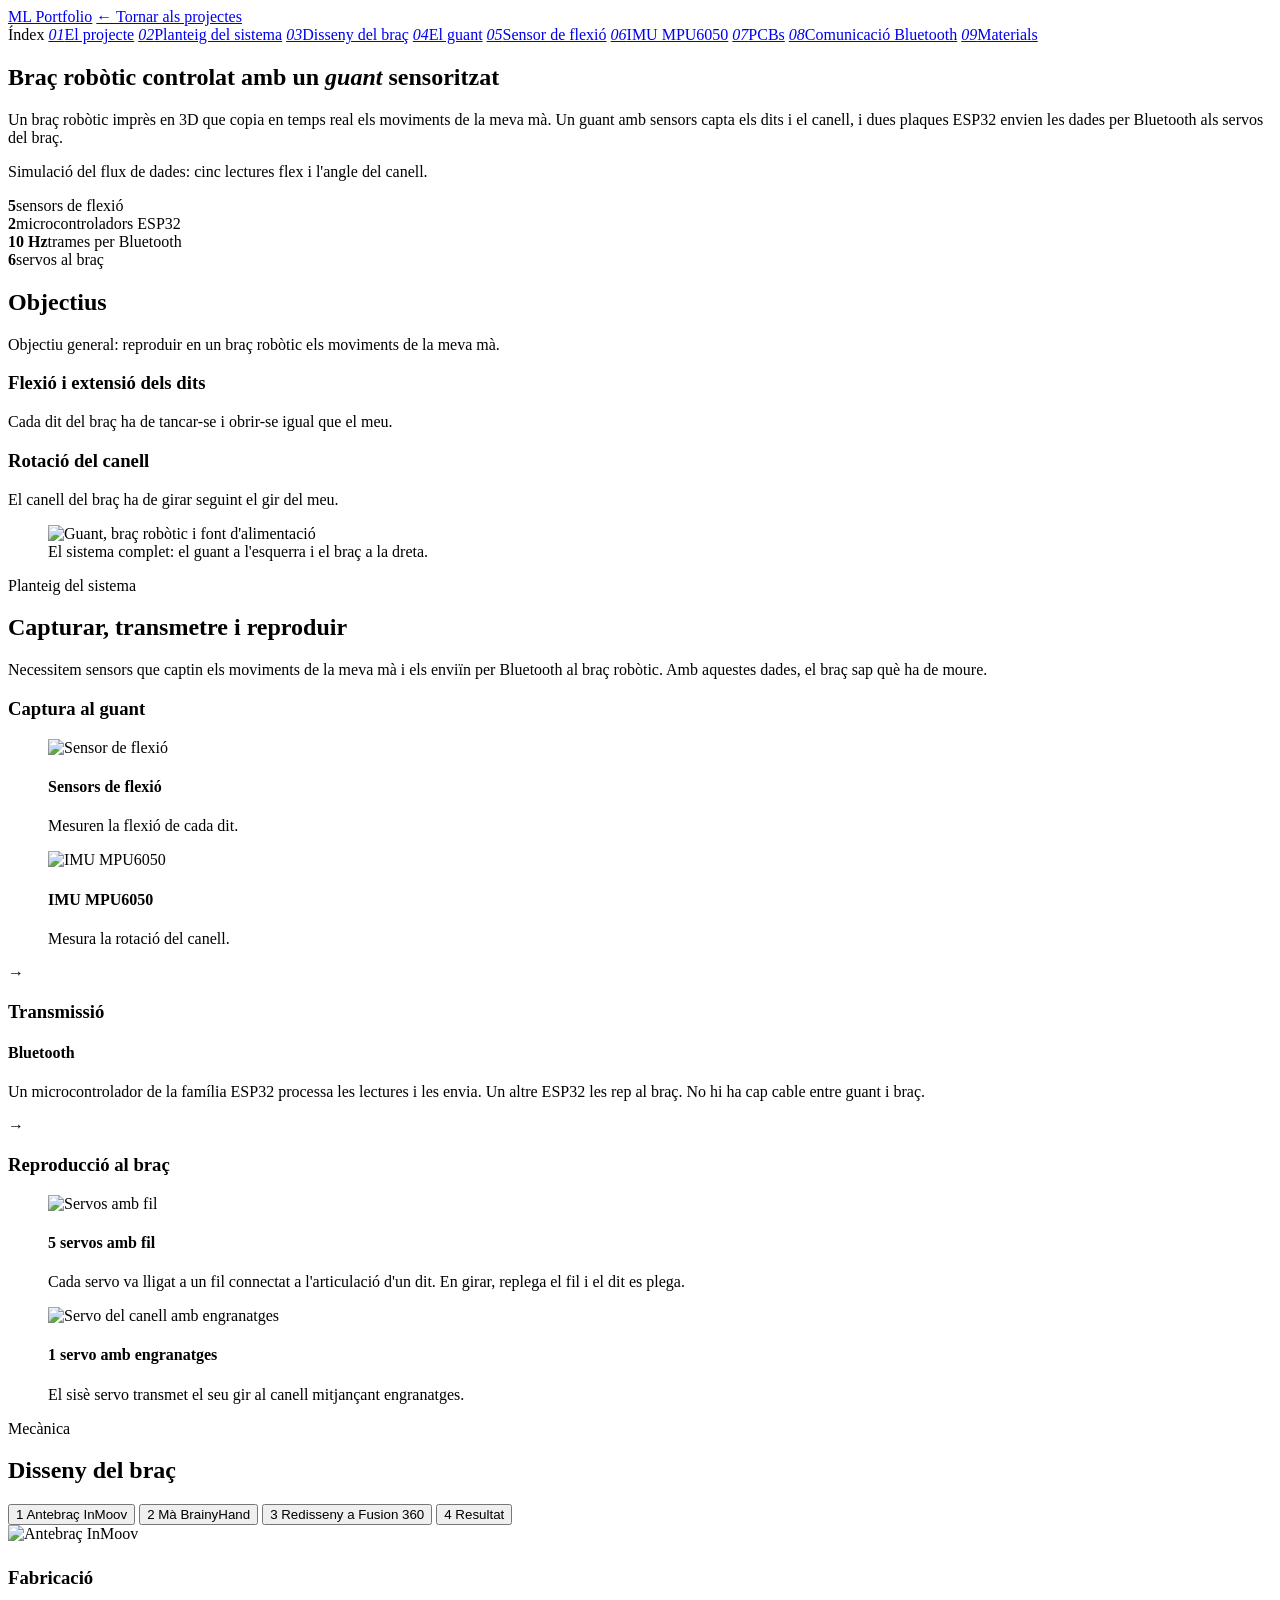
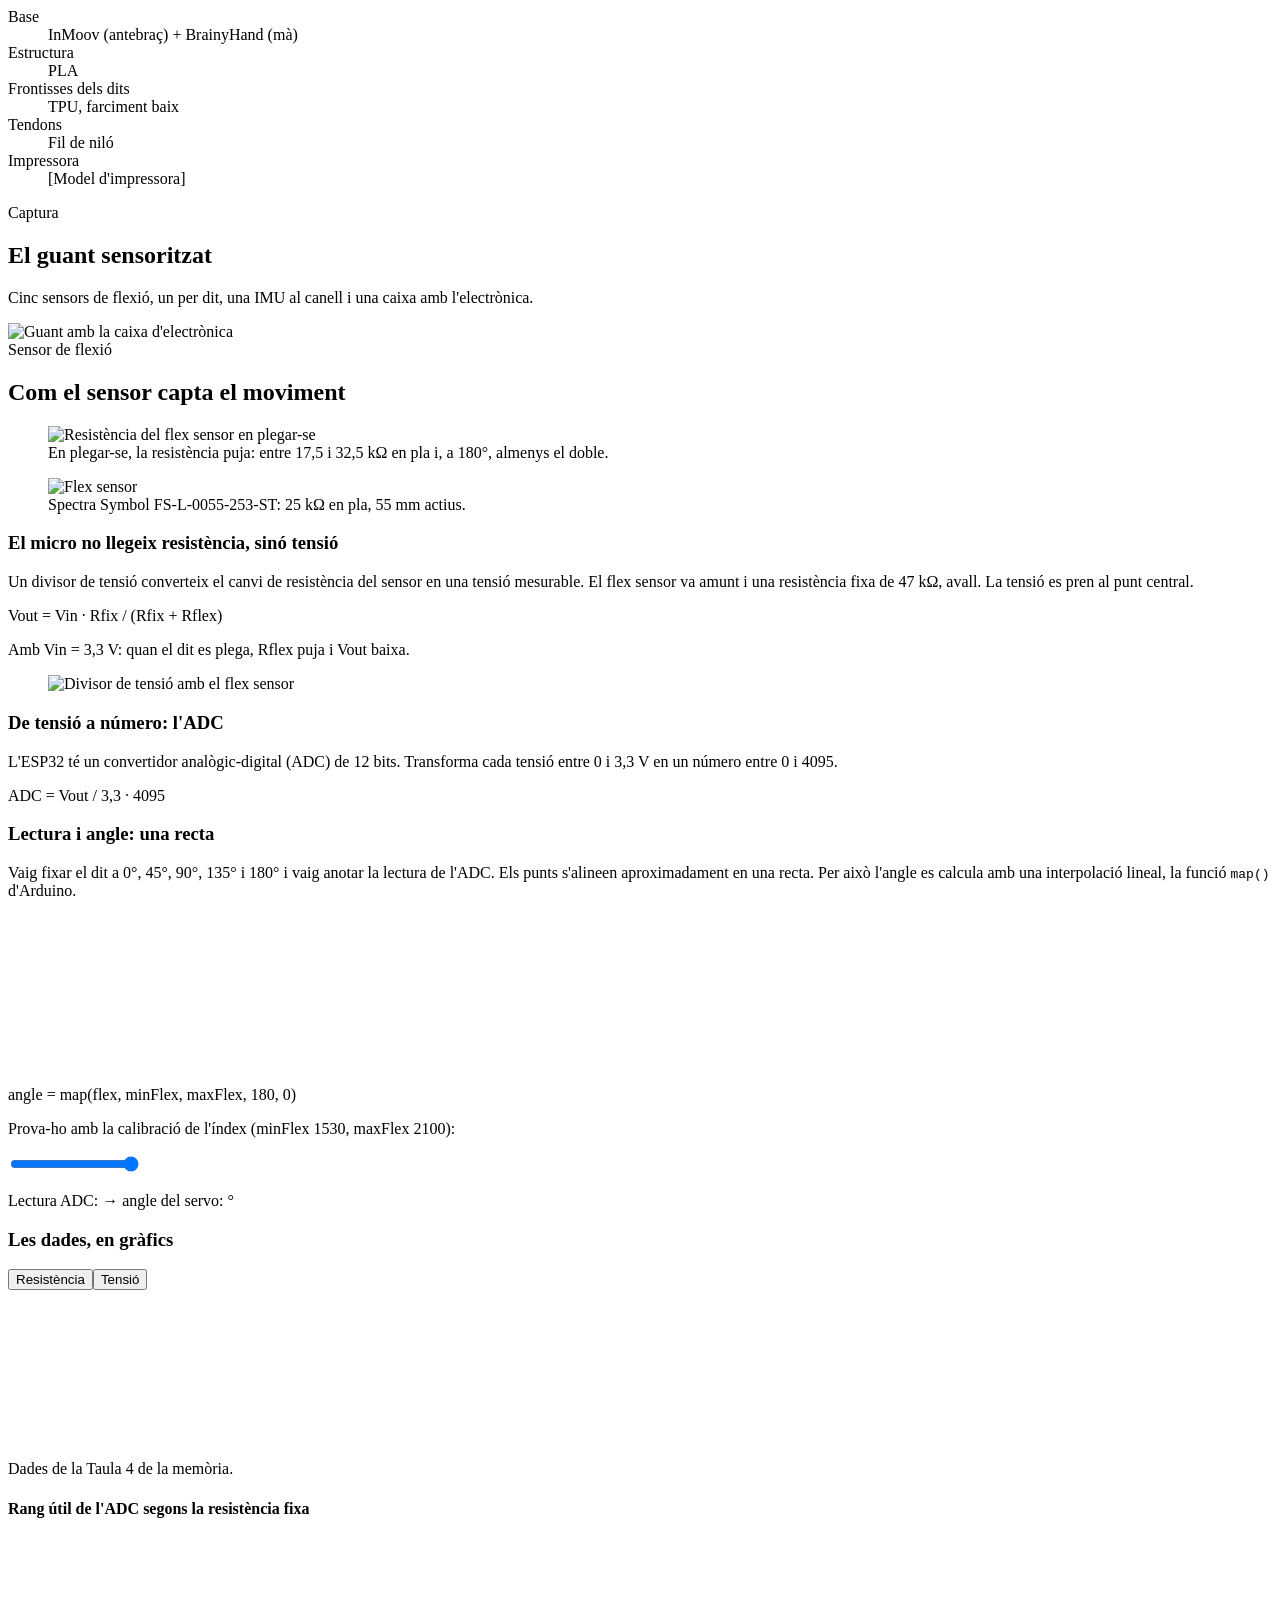
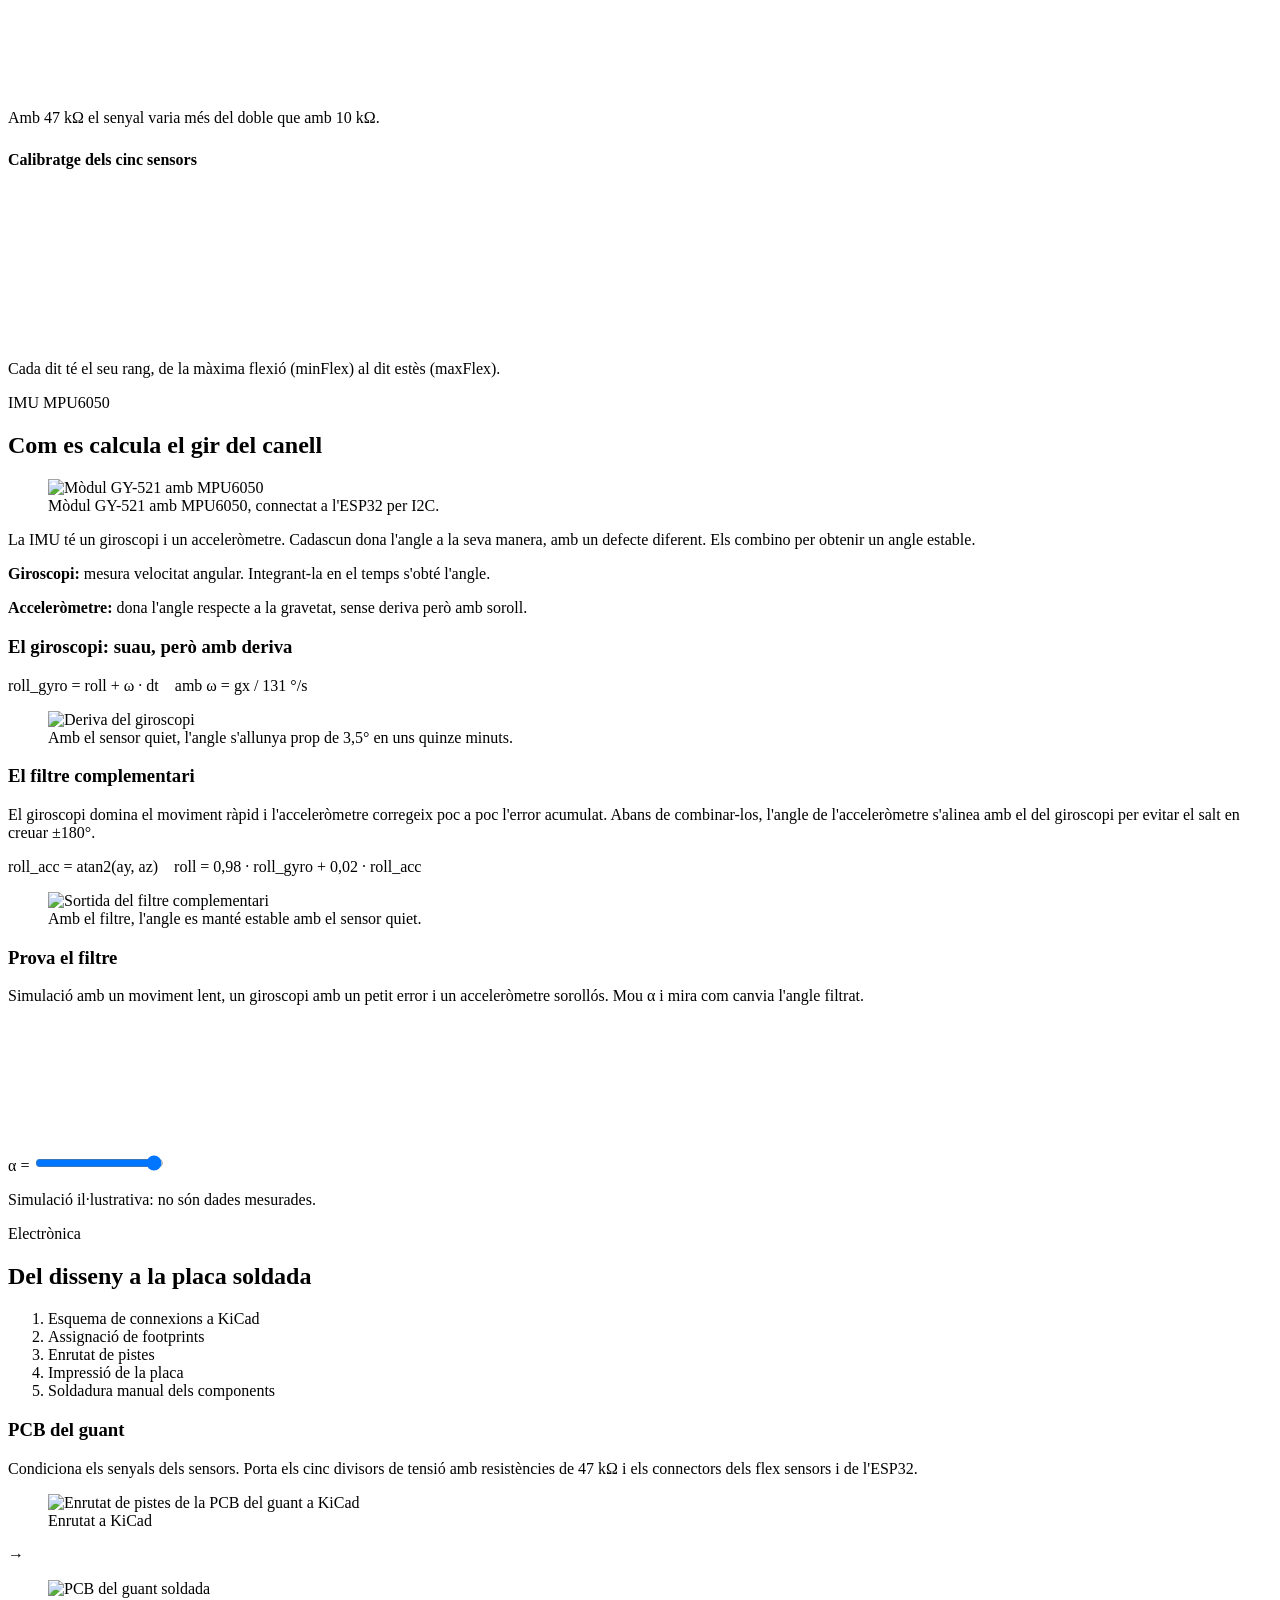
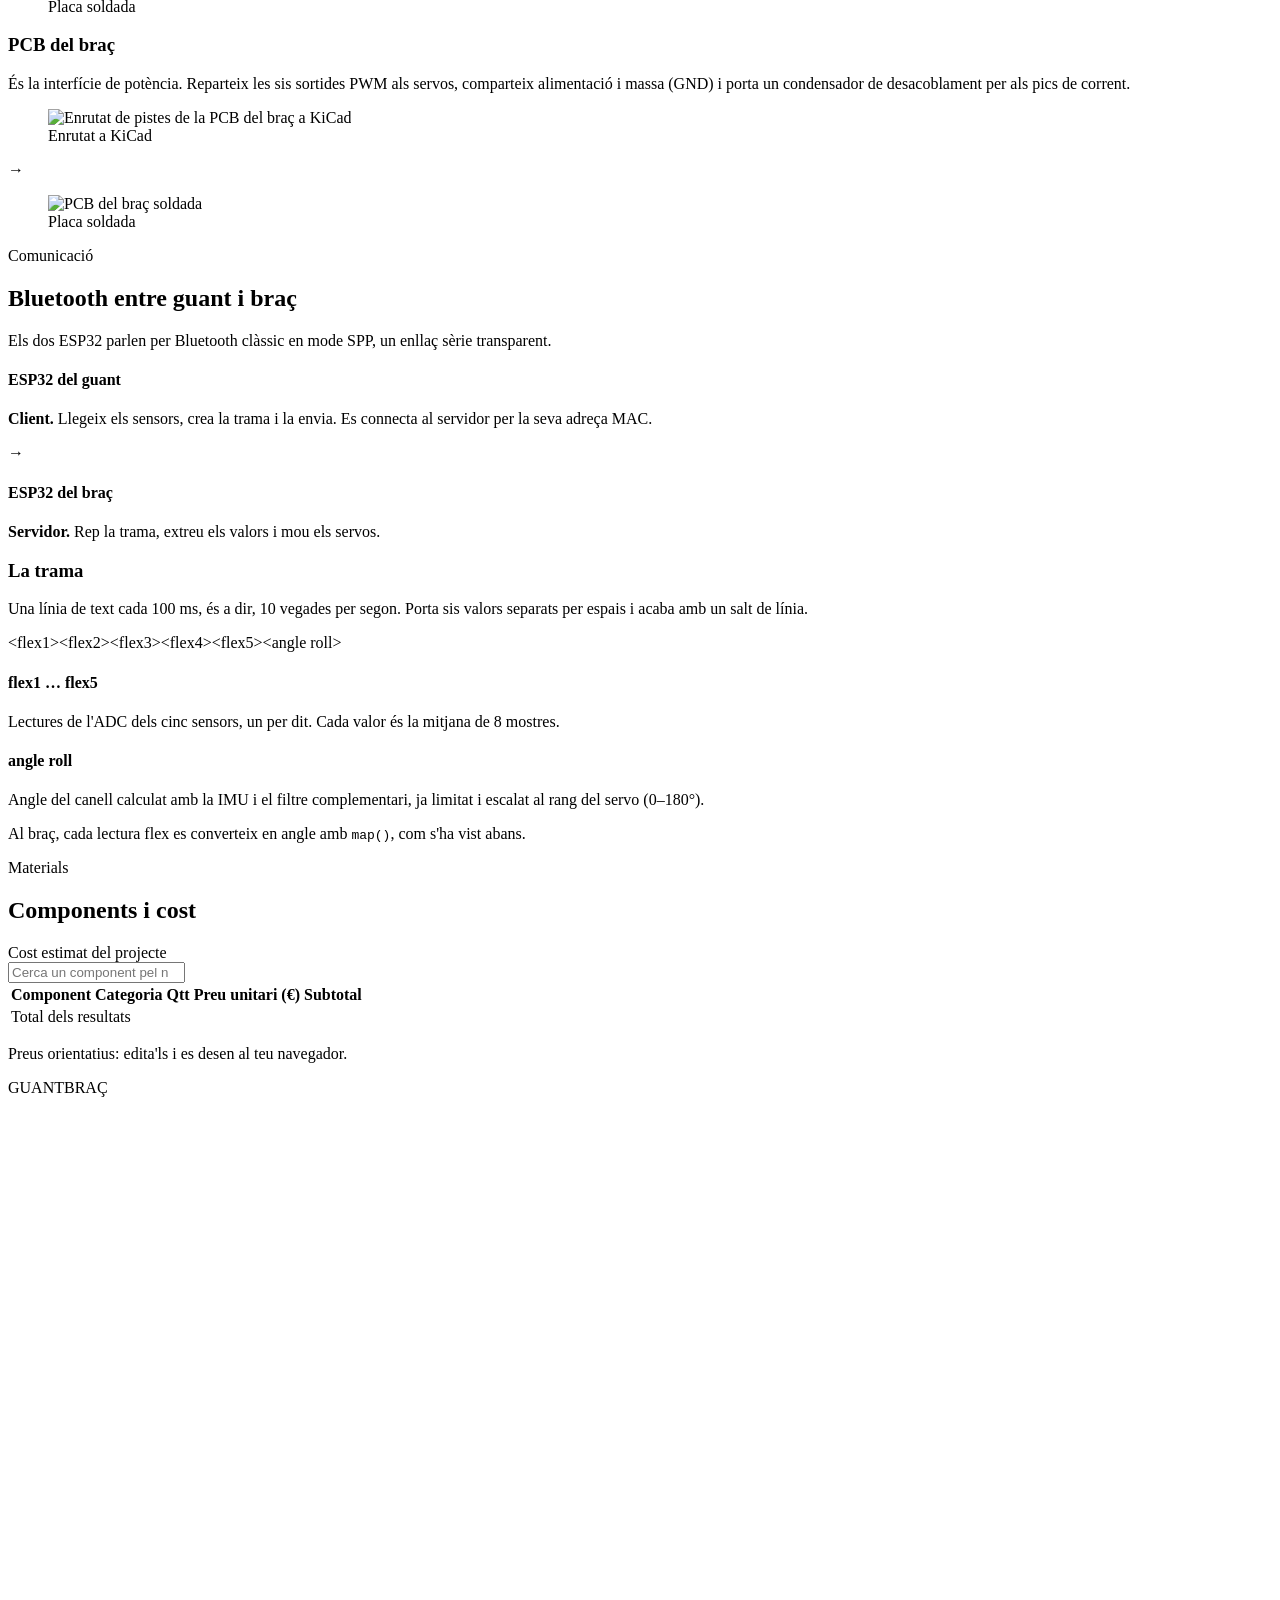
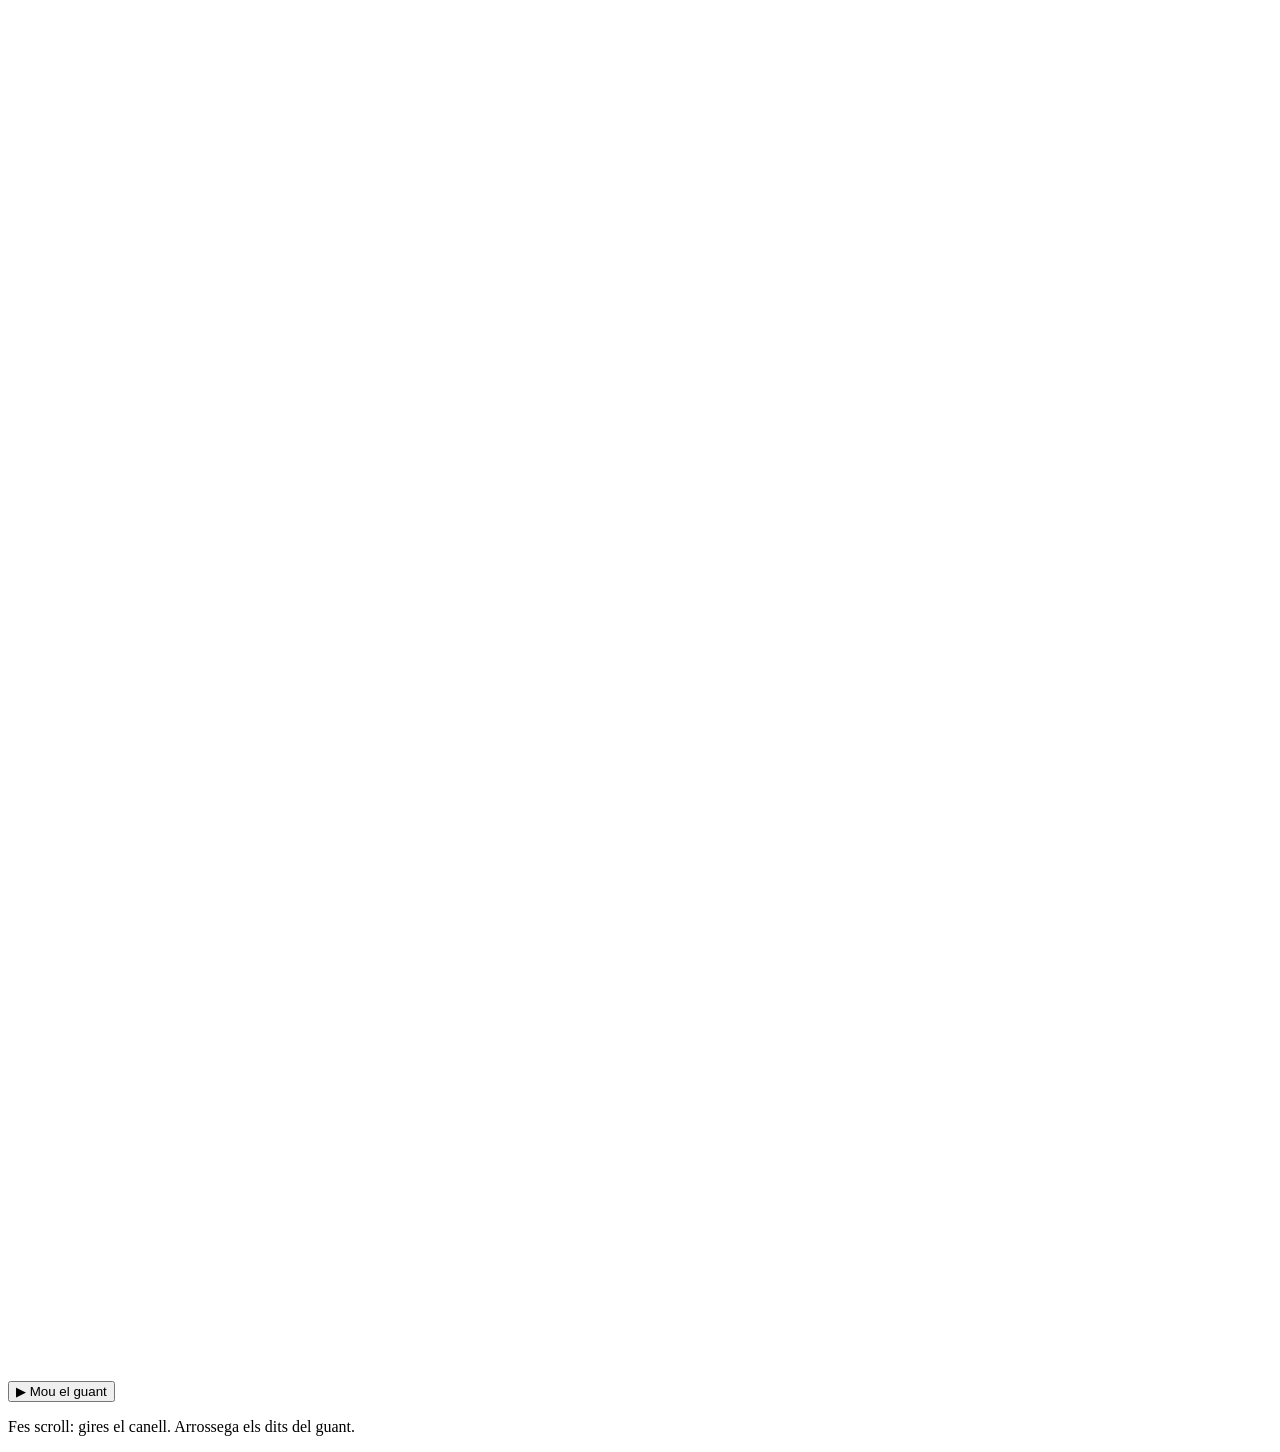
==== index.html @ b6fbe1e4 "Update stylesheet and script references in index.html" ====
<!DOCTYPE html>
<html lang="ca">
<head>
<meta charset="UTF-8">
<meta name="viewport" content="width=device-width, initial-scale=1">
<title>Braç robòtic controlat amb guant sensoritzat | ML Portfolio</title>
<link rel="preconnect" href="https://fonts.googleapis.com">
<link rel="preconnect" href="https://fonts.gstatic.com" crossorigin>
<link href="https://fonts.googleapis.com/css2?family=Syne:wght@600;700;800&family=Manrope:wght@400;500;700;800&family=Space+Mono:wght@400;700&display=swap" rel="stylesheet">
<link rel="stylesheet" href="styles.css">
<script src="https://cdn.jsdelivr.net/npm/chart.js@4.4.1/dist/chart.umd.min.js" defer></script>
<script src="script.js" defer></script>
</head>
<body>
<div id="progress"></div>
<header class="nav">
  <a href="index.html" class="logo">ML Portfolio</a>
  <a href="index.html" class="btn">&larr; Tornar als projectes</a>
</header>

<div class="layout">
<aside class="side">
  <nav class="side-in" aria-label="Índex del projecte">
    <span class="mono">Índex</span>
    <a href="#objectius" class="active"><i>01</i>El projecte</a>
    <a href="#sistema"><i>02</i>Planteig del sistema</a>
    <a href="#disseny"><i>03</i>Disseny del braç</a>
    <a href="#guant"><i>04</i>El guant</a>
    <a href="#flex"><i>05</i>Sensor de flexió</a>
    <a href="#imu"><i>06</i>IMU MPU6050</a>
    <a href="#pcb"><i>07</i>PCBs</a>
    <a href="#bluetooth"><i>08</i>Comunicació Bluetooth</a>
    <a href="#material"><i>09</i>Materials</a>
  </nav>
</aside>

<main class="main">

<section id="objectius">
  <h1>Braç robòtic controlat amb un <em>guant</em> sensoritzat</h1>
  <p class="lead">Un braç robòtic imprès en 3D que copia en temps real els moviments de la meva mà. Un guant amb sensors capta els dits i el canell, i dues plaques ESP32 envien les dades per Bluetooth als servos del braç.</p>
  <div class="ticker" aria-hidden="true"><div id="tick"></div></div>
  <p class="mono tk-note">Simulació del flux de dades: cinc lectures flex i l'angle del canell.</p>
  <div class="stats">
    <div><b>5</b><span>sensors de flexió</span></div><div><b>2</b><span>microcontroladors ESP32</span></div>
    <div><b>10 Hz</b><span>trames per Bluetooth</span></div><div><b>6</b><span>servos al braç</span></div>
  </div>
  <h2>Objectius</h2>
  <p class="lead">Objectiu general: reproduir en un braç robòtic els moviments de la meva mà.</p>
  <div class="grid2">
    <div class="card"><h3>Flexió i extensió dels dits</h3><p>Cada dit del braç ha de tancar-se i obrir-se igual que el meu.</p></div>
    <div class="card"><h3>Rotació del canell</h3><p>El canell del braç ha de girar seguint el gir del meu.</p></div>
  </div>
  <figure class="card fig wide"><img class="zoom" src="img/sistema.jpg" alt="Guant, braç robòtic i font d'alimentació"><figcaption class="mono">El sistema complet: el guant a l'esquerra i el braç a la dreta.</figcaption></figure>
</section>

<section id="sistema">
  <span class="mono">Planteig del sistema</span>
  <h2>Capturar, transmetre i reproduir</h2>
  <p class="lead">Necessitem sensors que captin els moviments de la meva mà i els enviïn per Bluetooth al braç robòtic. Amb aquestes dades, el braç sap què ha de moure.</p>
  <div class="pipe">
    <div class="col">
      <h3>Captura al guant</h3>
      <figure class="card mini"><img class="zoom" src="img/flex.jpg" alt="Sensor de flexió"><h4>Sensors de flexió</h4><p>Mesuren la flexió de cada dit.</p></figure>
      <figure class="card mini"><img class="zoom" src="img/imu.jpg" alt="IMU MPU6050"><h4>IMU MPU6050</h4><p>Mesura la rotació del canell.</p></figure>
    </div>
    <div class="arrow" aria-hidden="true">&rarr;</div>
    <div class="col mid">
      <h3>Transmissió</h3>
      <div class="card"><h4>Bluetooth</h4><p>Un microcontrolador de la família ESP32 processa les lectures i les envia. Un altre ESP32 les rep al braç. No hi ha cap cable entre guant i braç.</p></div>
    </div>
    <div class="arrow" aria-hidden="true">&rarr;</div>
    <div class="col">
      <h3>Reproducció al braç</h3>
      <figure class="card mini"><img class="zoom" src="img/servo-hilo.jpg" alt="Servos amb fil"><h4>5 servos amb fil</h4><p>Cada servo va lligat a un fil connectat a l'articulació d'un dit. En girar, replega el fil i el dit es plega.</p></figure>
      <figure class="card mini"><img class="zoom" src="img/servo-engranajes.jpg" alt="Servo del canell amb engranatges"><h4>1 servo amb engranatges</h4><p>El sisè servo transmet el seu gir al canell mitjançant engranatges.</p></figure>
    </div>
  </div>
</section>

<section id="disseny">
  <span class="mono">Mecànica</span>
  <h2>Disseny del braç</h2>
  <div class="card">
    <div class="tabs" role="tablist">
      <button class="tab active" role="tab" data-step="0">1 Antebraç InMoov</button>
      <button class="tab" role="tab" data-step="1">2 Mà BrainyHand</button>
      <button class="tab" role="tab" data-step="2">3 Redisseny a Fusion 360</button>
      <button class="tab" role="tab" data-step="3">4 Resultat</button>
    </div>
    <div class="grid2 cad" id="cad-panel">
      <img id="cad-img" class="zoom" src="img/inmoov.jpg" alt="Antebraç InMoov">
      <div><h3 id="cad-title"></h3><p id="cad-desc"></p></div>
    </div>
  </div>
  <div class="card" style="margin-top:1.5rem">
    <h3>Fabricació</h3>
    <dl class="specs">
      <div><dt>Base</dt><dd>InMoov (antebraç) + BrainyHand (mà)</dd></div>
      <div><dt>Estructura</dt><dd>PLA</dd></div>
      <div><dt>Frontisses dels dits</dt><dd>TPU, farciment baix</dd></div>
      <div><dt>Tendons</dt><dd>Fil de niló</dd></div>
      <div><dt>Impressora</dt><dd>[Model d'impressora]</dd></div>
    </dl>
  </div>
</section>

<section id="guant">
  <span class="mono">Captura</span>
  <h2>El guant sensoritzat</h2>
  <p class="lead">Cinc sensors de flexió, un per dit, una IMU al canell i una caixa amb l'electrònica.</p>
  <div class="co" id="glove"><img class="zoom" src="img/guante-caja.jpg" alt="Guant amb la caixa d'electrònica"></div>
</section>

<section id="flex">
  <span class="mono">Sensor de flexió</span>
  <h2>Com el sensor capta el moviment</h2>
  <div class="grid2">
    <figure class="card fig"><img class="zoom" src="img/flex-doblar.jpg" alt="Resistència del flex sensor en plegar-se"><figcaption class="mono">En plegar-se, la resistència puja: entre 17,5 i 32,5 kΩ en pla i, a 180°, almenys el doble.</figcaption></figure>
    <figure class="card fig"><img class="zoom" src="img/flex.jpg" alt="Flex sensor"><figcaption class="mono">Spectra Symbol FS-L-0055-253-ST: 25 kΩ en pla, 55 mm actius.</figcaption></figure>
  </div>

  <h3>El micro no llegeix resistència, sinó tensió</h3>
  <div class="grid2 mid-al">
    <div>
      <p>Un divisor de tensió converteix el canvi de resistència del sensor en una tensió mesurable. El flex sensor va amunt i una resistència fixa de 47 kΩ, avall. La tensió es pren al punt central.</p>
      <p class="eq">Vout = Vin · Rfix / (Rfix + Rflex)</p>
      <p>Amb Vin = 3,3 V: quan el dit es plega, Rflex puja i Vout baixa.</p>
    </div>
    <figure class="card fig"><img class="zoom" src="img/divisor.jpg" alt="Divisor de tensió amb el flex sensor"></figure>
  </div>

  <h3>De tensió a número: l'ADC</h3>
  <p>L'ESP32 té un convertidor analògic-digital (ADC) de 12 bits. Transforma cada tensió entre 0 i 3,3 V en un número entre 0 i 4095.</p>
  <p class="eq">ADC = Vout / 3,3 · 4095</p>

  <h3>Lectura i angle: una recta</h3>
  <p>Vaig fixar el dit a 0°, 45°, 90°, 135° i 180° i vaig anotar la lectura de l'ADC. Els punts s'alineen aproximadament en una recta. Per això l'angle es calcula amb una interpolació lineal, la funció <code>map()</code> d'Arduino.</p>
  <div class="grid2">
    <div class="card"><canvas id="chart" aria-label="Lectura ADC segons l'angle"></canvas></div>
    <div class="card">
      <p class="eq">angle = map(flex, minFlex, maxFlex, 180, 0)</p>
      <p>Prova-ho amb la calibració de l'índex (minFlex 1530, maxFlex 2100):</p>
      <input type="range" id="adc" min="1530" max="2100" value="2100" aria-label="Lectura ADC">
      <p class="mono">Lectura ADC: <b id="adc-v"></b> &rarr; angle del servo: <b id="adc-a"></b>°</p>
    </div>
  </div>
  <h3>Les dades, en gràfics</h3>
  <div class="grid2">
    <div class="card">
      <div class="tabs" id="ctabs"><button class="tab active" data-k="r">Resistència</button><button class="tab" data-k="v">Tensió</button></div>
      <canvas id="c-multi"></canvas><p class="mono">Dades de la Taula 4 de la memòria.</p>
    </div>
    <div class="card"><h4>Rang útil de l'ADC segons la resistència fixa</h4><canvas id="c-rf"></canvas><p class="mono">Amb 47 kΩ el senyal varia més del doble que amb 10 kΩ.</p></div>
  </div>
  <div class="card" style="margin-top:1.5rem"><h4>Calibratge dels cinc sensors</h4><canvas id="c-cal"></canvas><p class="mono">Cada dit té el seu rang, de la màxima flexió (minFlex) al dit estès (maxFlex).</p></div>
</section>

<section id="imu">
  <span class="mono">IMU MPU6050</span>
  <h2>Com es calcula el gir del canell</h2>
  <div class="grid2 mid-al">
    <figure class="card fig"><img class="zoom" src="img/imu.jpg" alt="Mòdul GY-521 amb MPU6050"><figcaption class="mono">Mòdul GY-521 amb MPU6050, connectat a l'ESP32 per I2C.</figcaption></figure>
    <div>
      <p>La IMU té un giroscopi i un acceleròmetre. Cadascun dona l'angle a la seva manera, amb un defecte diferent. Els combino per obtenir un angle estable.</p>
      <p><b>Giroscopi:</b> mesura velocitat angular. Integrant-la en el temps s'obté l'angle.</p>
      <p><b>Acceleròmetre:</b> dona l'angle respecte a la gravetat, sense deriva però amb soroll.</p>
    </div>
  </div>

  <h3>El giroscopi: suau, però amb deriva</h3>
  <p class="eq">roll_gyro = roll + ω · dt &nbsp;&nbsp; amb ω = gx / 131 °/s</p>
  <figure class="card fig wide"><img class="zoom" src="img/deriva.jpg" alt="Deriva del giroscopi"><figcaption class="mono">Amb el sensor quiet, l'angle s'allunya prop de 3,5° en uns quinze minuts.</figcaption></figure>

  <h3>El filtre complementari</h3>
  <p>El giroscopi domina el moviment ràpid i l'acceleròmetre corregeix poc a poc l'error acumulat. Abans de combinar-los, l'angle de l'acceleròmetre s'alinea amb el del giroscopi per evitar el salt en creuar ±180°.</p>
  <p class="eq">roll_acc = atan2(ay, az) &nbsp;&nbsp; roll = 0,98 · roll_gyro + 0,02 · roll_acc</p>
  <figure class="card fig wide"><img class="zoom" src="img/filtro.jpg" alt="Sortida del filtre complementari"><figcaption class="mono">Amb el filtre, l'angle es manté estable amb el sensor quiet.</figcaption></figure>
  <h3>Prova el filtre</h3>
  <div class="card">
    <p>Simulació amb un moviment lent, un giroscopi amb un petit error i un acceleròmetre sorollós. Mou α i mira com canvia l'angle filtrat.</p>
    <label class="mono">α = <b id="al-v"></b><input type="range" id="al" min="0" max="1" step="0.01" value="0.98"></label>
    <canvas id="c-sim"></canvas>
    <p class="mono">Simulació il·lustrativa: no són dades mesurades.</p>
  </div>
</section>

<section id="pcb">
  <span class="mono">Electrònica</span>
  <h2>Del disseny a la placa soldada</h2>
  <ol class="steps">
    <li>Esquema de connexions a KiCad</li><li>Assignació de footprints</li><li>Enrutat de pistes</li><li>Impressió de la placa</li><li>Soldadura manual dels components</li>
  </ol>

  <h3>PCB del guant</h3>
  <p>Condiciona els senyals dels sensors. Porta els cinc divisors de tensió amb resistències de 47 kΩ i els connectors dels flex sensors i de l'ESP32.</p>
  <div class="pair">
    <figure class="card fig"><img class="zoom" src="img/kicad-guante.jpg" alt="Enrutat de pistes de la PCB del guant a KiCad"><figcaption class="mono">Enrutat a KiCad</figcaption></figure>
    <span class="arrow" aria-hidden="true">&rarr;</span>
    <figure class="card fig"><img class="zoom" src="img/pcb-guante.jpg" alt="PCB del guant soldada"><figcaption class="mono">Placa soldada</figcaption></figure>
  </div>

  <h3>PCB del braç</h3>
  <p>És la interfície de potència. Reparteix les sis sortides PWM als servos, comparteix alimentació i massa (GND) i porta un condensador de desacoblament per als pics de corrent.</p>
  <div class="pair">
    <figure class="card fig"><img class="zoom" src="img/kicad-brazo.jpg" alt="Enrutat de pistes de la PCB del braç a KiCad"><figcaption class="mono">Enrutat a KiCad</figcaption></figure>
    <span class="arrow" aria-hidden="true">&rarr;</span>
    <figure class="card fig"><img class="zoom" src="img/pcb-brazo-2.jpg" alt="PCB del braç soldada"><figcaption class="mono">Placa soldada</figcaption></figure>
  </div>
</section>

<section id="bluetooth">
  <span class="mono">Comunicació</span>
  <h2>Bluetooth entre guant i braç</h2>
  <p class="lead">Els dos ESP32 parlen per Bluetooth clàssic en mode SPP, un enllaç sèrie transparent.</p>
  <div class="bt">
    <div class="card"><h4>ESP32 del guant</h4><p><b>Client.</b> Llegeix els sensors, crea la trama i la envia. Es connecta al servidor per la seva adreça MAC.</p></div>
    <div class="arrow" aria-hidden="true">&rarr;</div>
    <div class="card"><h4>ESP32 del braç</h4><p><b>Servidor.</b> Rep la trama, extreu els valors i mou els servos.</p></div>
  </div>
  <h3>La trama</h3>
  <p>Una línia de text cada 100 ms, és a dir, 10 vegades per segon. Porta sis valors separats per espais i acaba amb un salt de línia.</p>
  <div class="frame" role="img" aria-label="Trama: flex1 flex2 flex3 flex4 flex5 angle roll">
    <span>&lt;flex1&gt;</span><span>&lt;flex2&gt;</span><span>&lt;flex3&gt;</span><span>&lt;flex4&gt;</span><span>&lt;flex5&gt;</span><span class="roll">&lt;angle roll&gt;</span>
  </div>
  <div class="grid2">
    <div class="card"><h4>flex1 … flex5</h4><p>Lectures de l'ADC dels cinc sensors, un per dit. Cada valor és la mitjana de 8 mostres.</p></div>
    <div class="card"><h4>angle roll</h4><p>Angle del canell calculat amb la IMU i el filtre complementari, ja limitat i escalat al rang del servo (0–180°).</p></div>
  </div>
  <p>Al braç, cada lectura flex es converteix en angle amb <code>map()</code>, com s'ha vist abans.</p>
</section>

<section id="material">
  <span class="mono">Materials</span>
  <h2>Components i cost</h2>
  <div class="total"><span class="mono">Cost estimat del projecte</span><b id="grand"></b></div>
  <div class="mat-bar">
    <input id="q" type="search" placeholder="Cerca un component pel nom  ( / )" aria-label="Cerca un component">
    <div class="chips" id="chips"></div>
  </div>
  <div class="tbl"><table id="mt">
    <thead><tr><th>Component</th><th>Categoria</th><th>Qtt</th><th>Preu unitari (€)</th><th>Subtotal</th></tr></thead>
    <tbody></tbody>
    <tfoot><tr><td colspan="4">Total dels resultats</td><td id="tot"></td></tr></tfoot>
  </table></div>
  <p class="mono">Preus orientatius: edita'ls i es desen al teu navegador.</p>
</section>

</main>
</div>

<aside id="hud" aria-label="Guant i braç en directe">
  <div class="hud-h"><span class="mono">GUANT</span><i class="pkt" id="pkt"></i><span class="mono">BRAÇ</span></div>
  <div class="hud-hands"><svg id="h-g" viewBox="0 0 120 165" aria-label="Guant"></svg><svg id="h-a" viewBox="0 0 120 165" aria-label="Braç"></svg></div>
  <code id="hud-t"></code>
  <span class="mono" id="hud-r"></span>
  <button class="btn" id="demo">▶ Mou el guant</button>
  <p class="mono hint">Fes scroll: gires el canell. Arrossega els dits del guant.</p>
</aside>

<div id="lb" hidden>
  <button id="lb-x" aria-label="Tanca">&times;</button>
  <img id="lb-img" alt="">
  <span class="mono">Roda: zoom · Arrossega: mou · Esc: tanca</span>
</div>
</body>
</html>
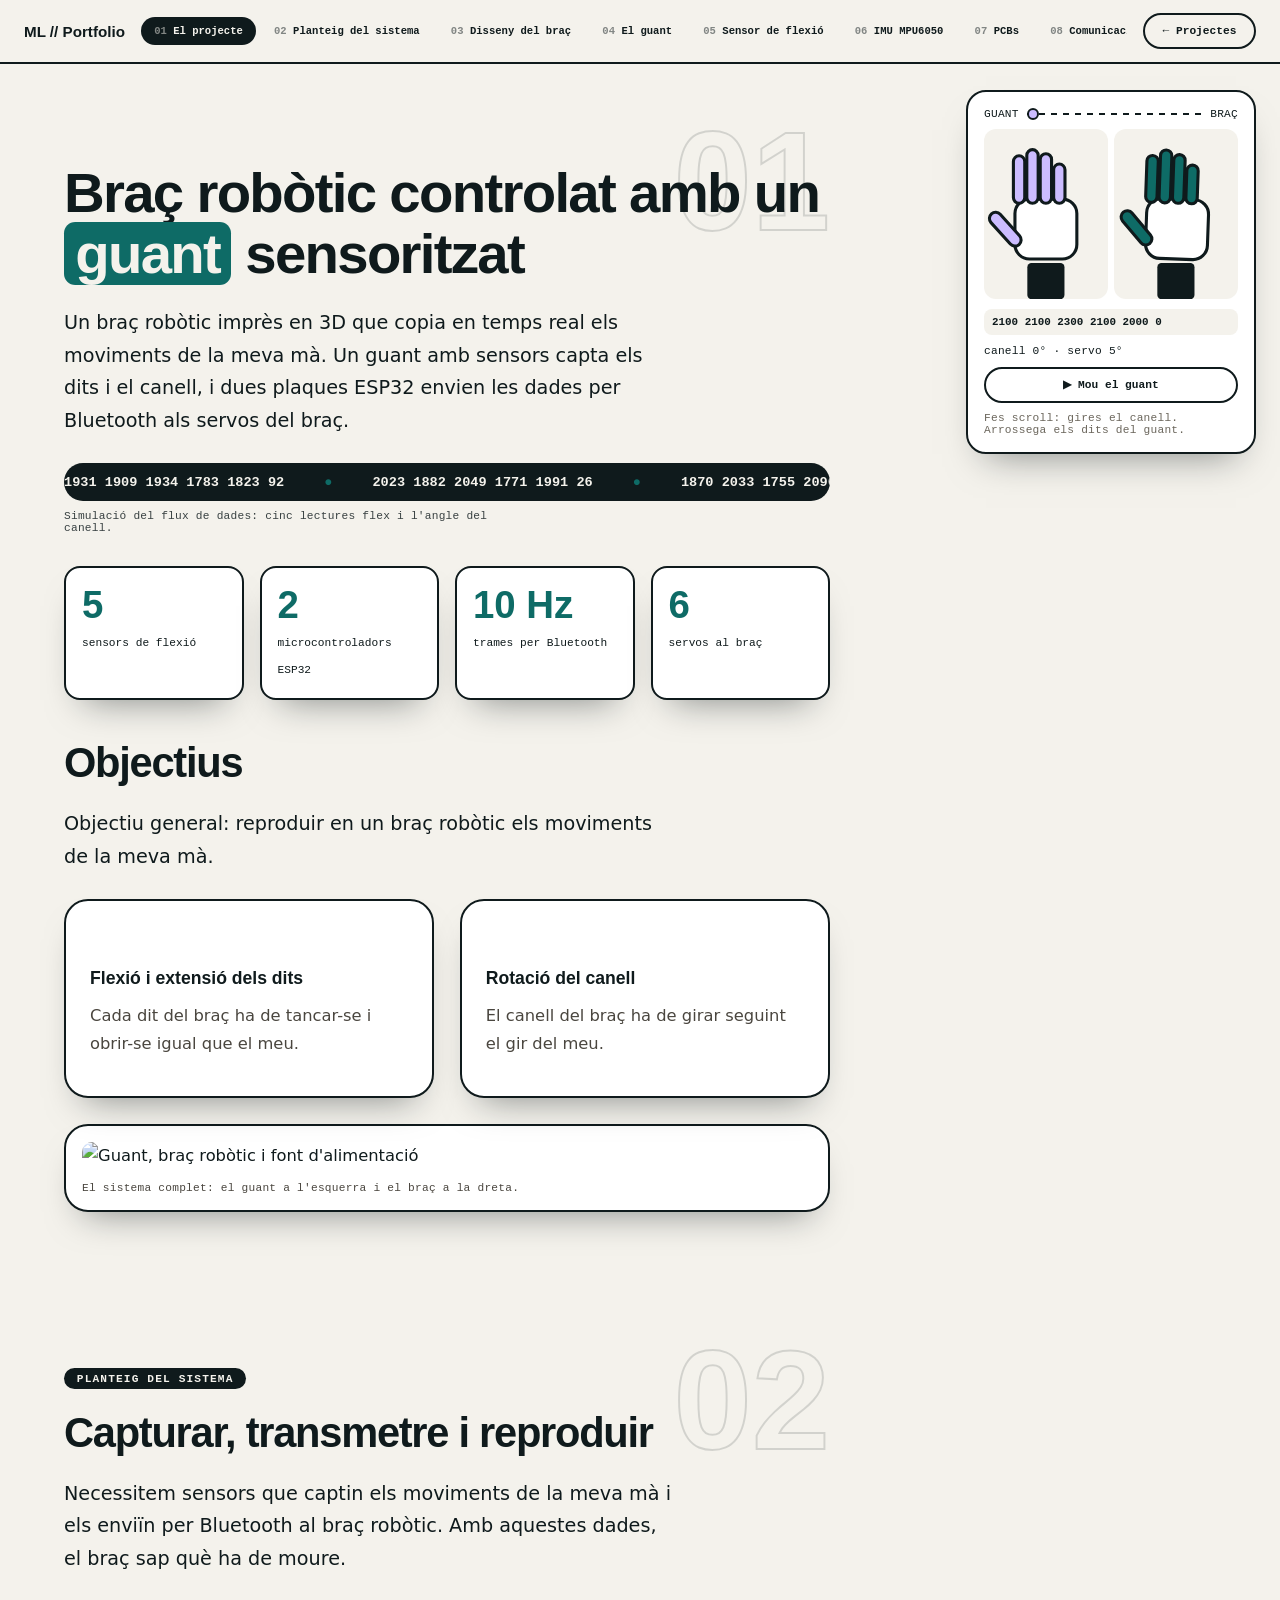
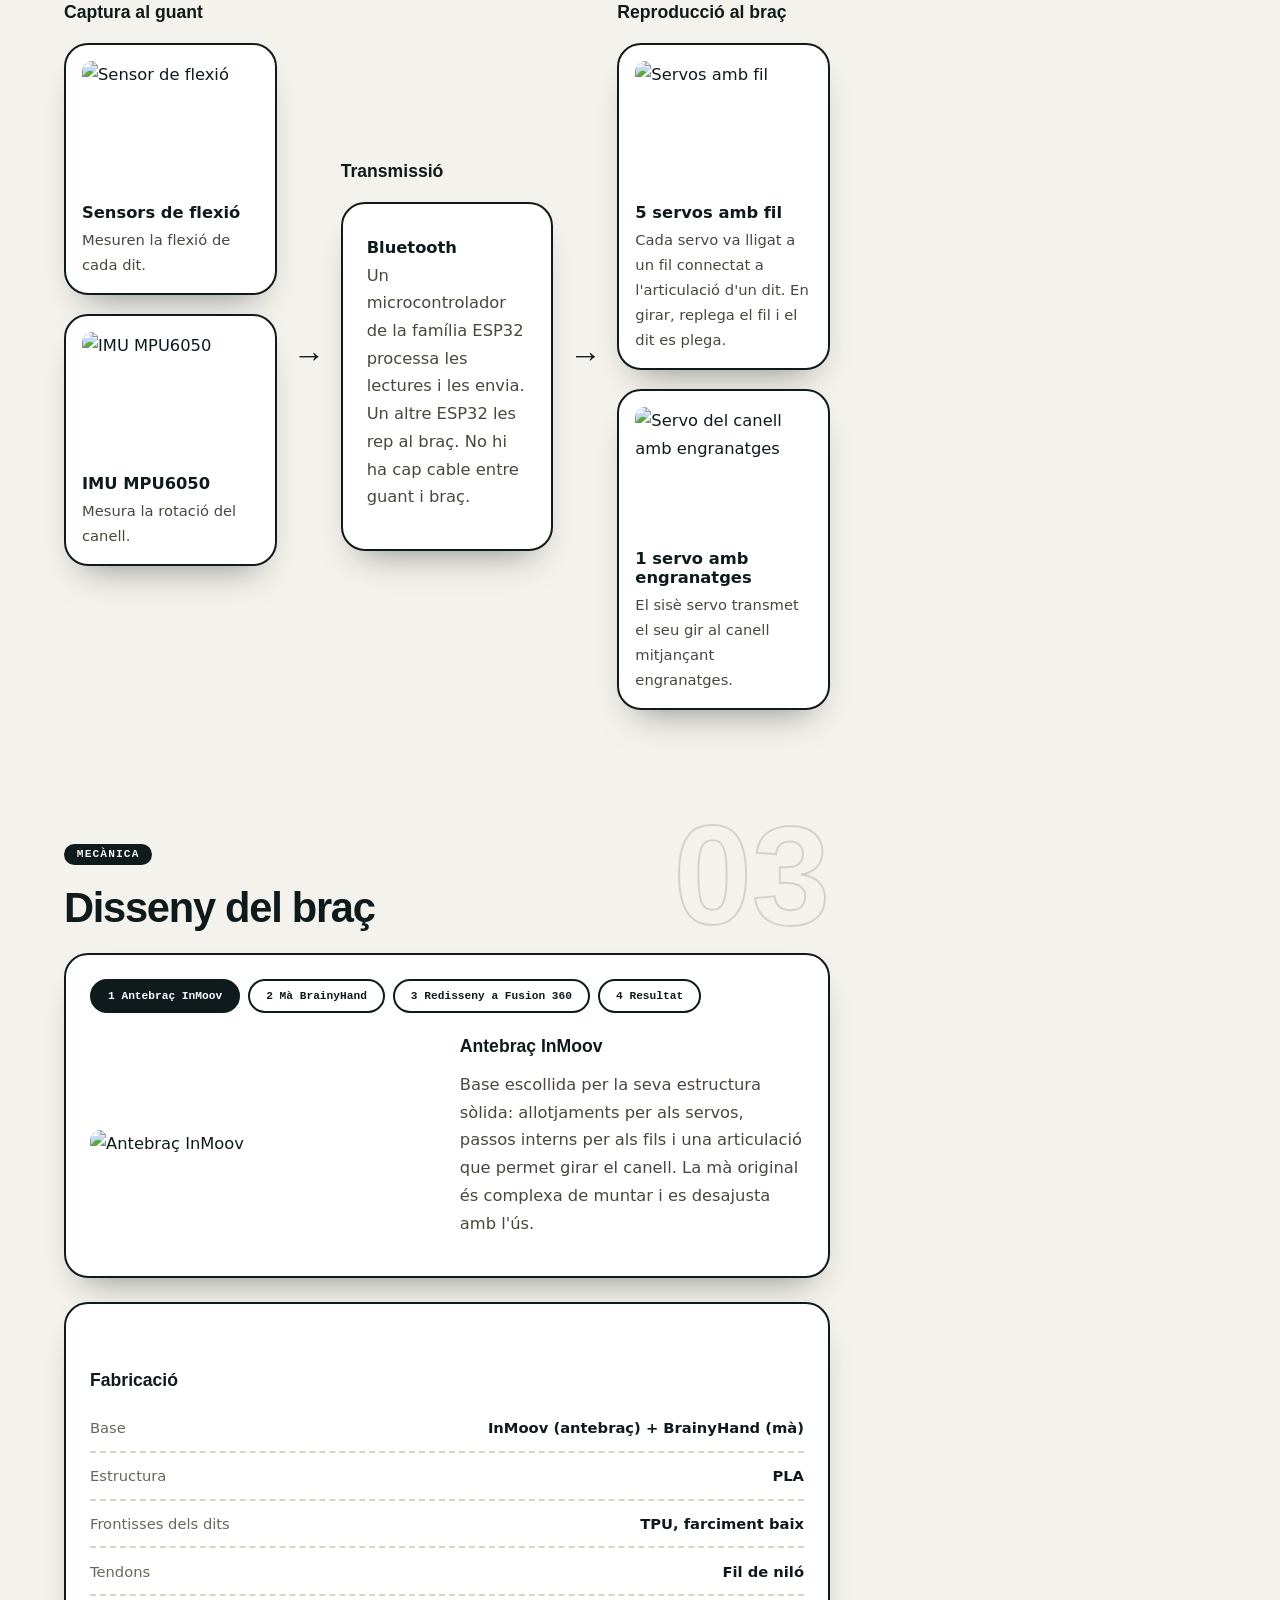
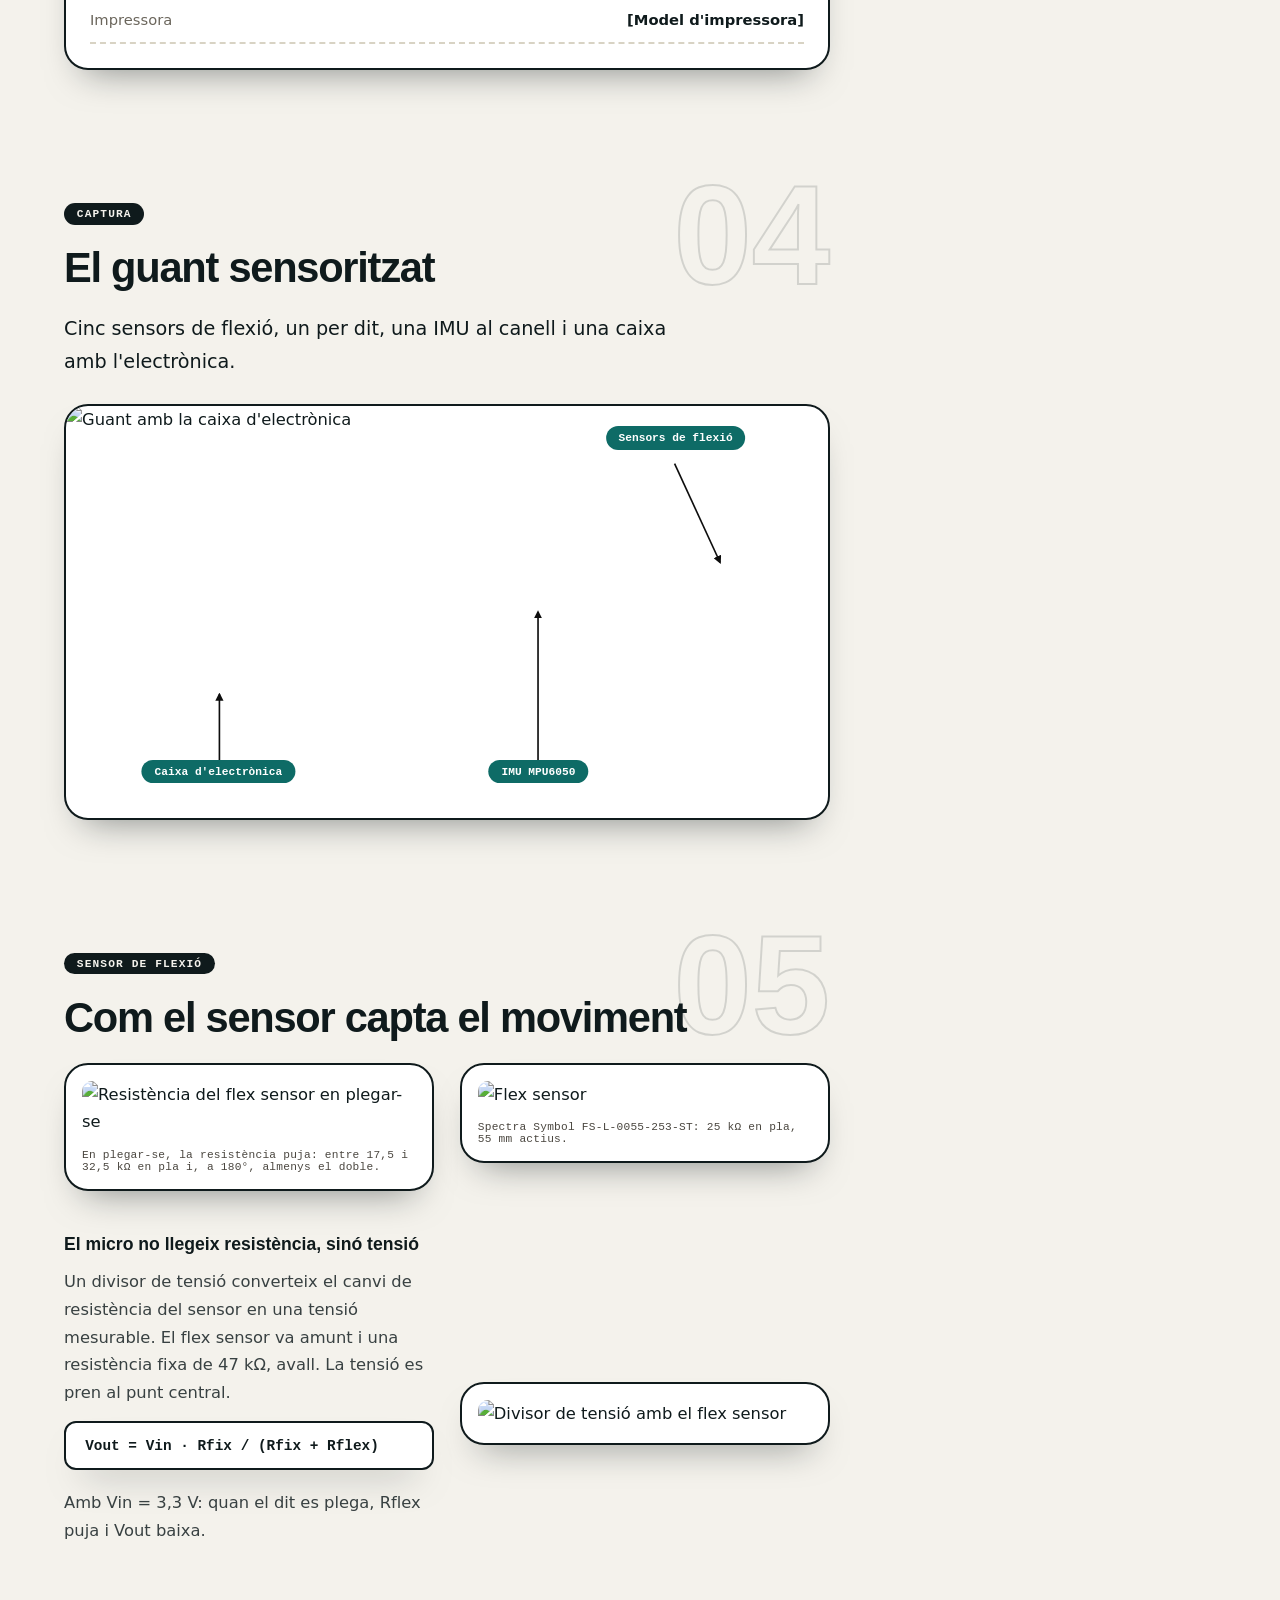
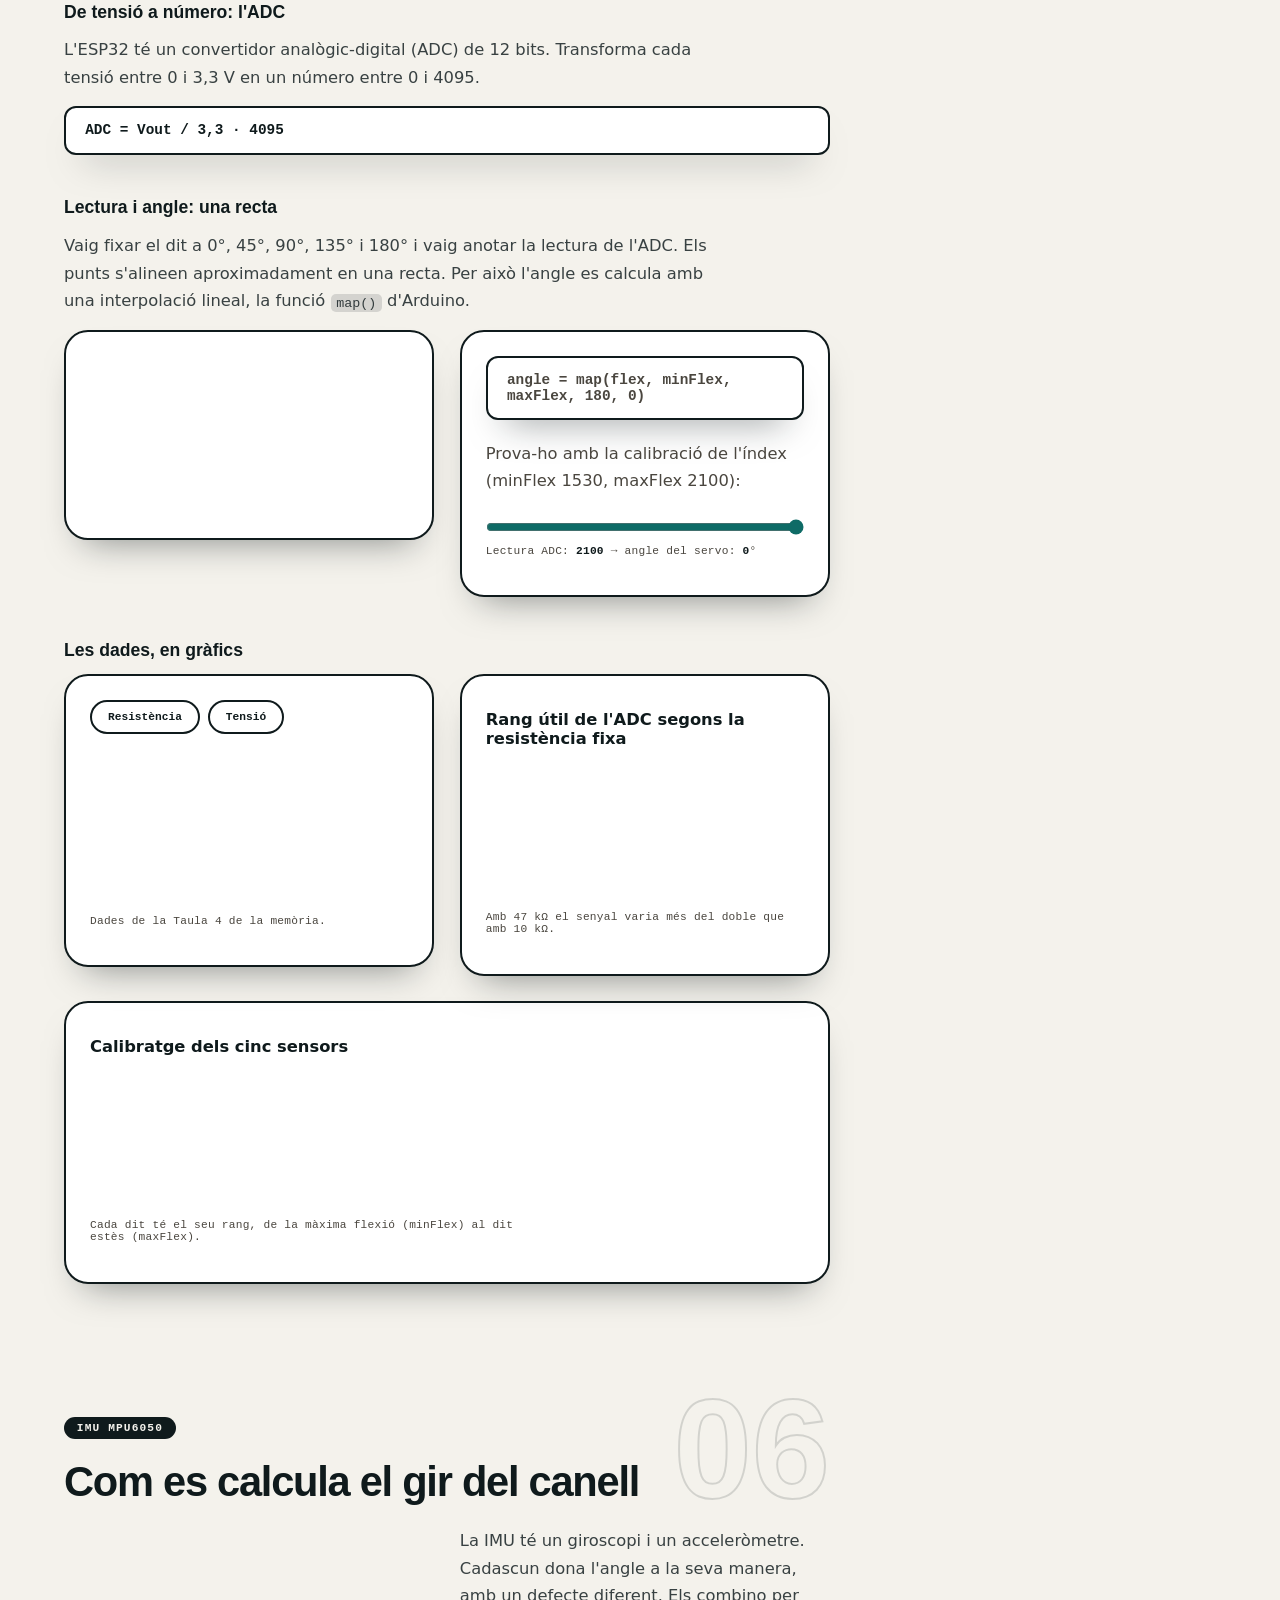
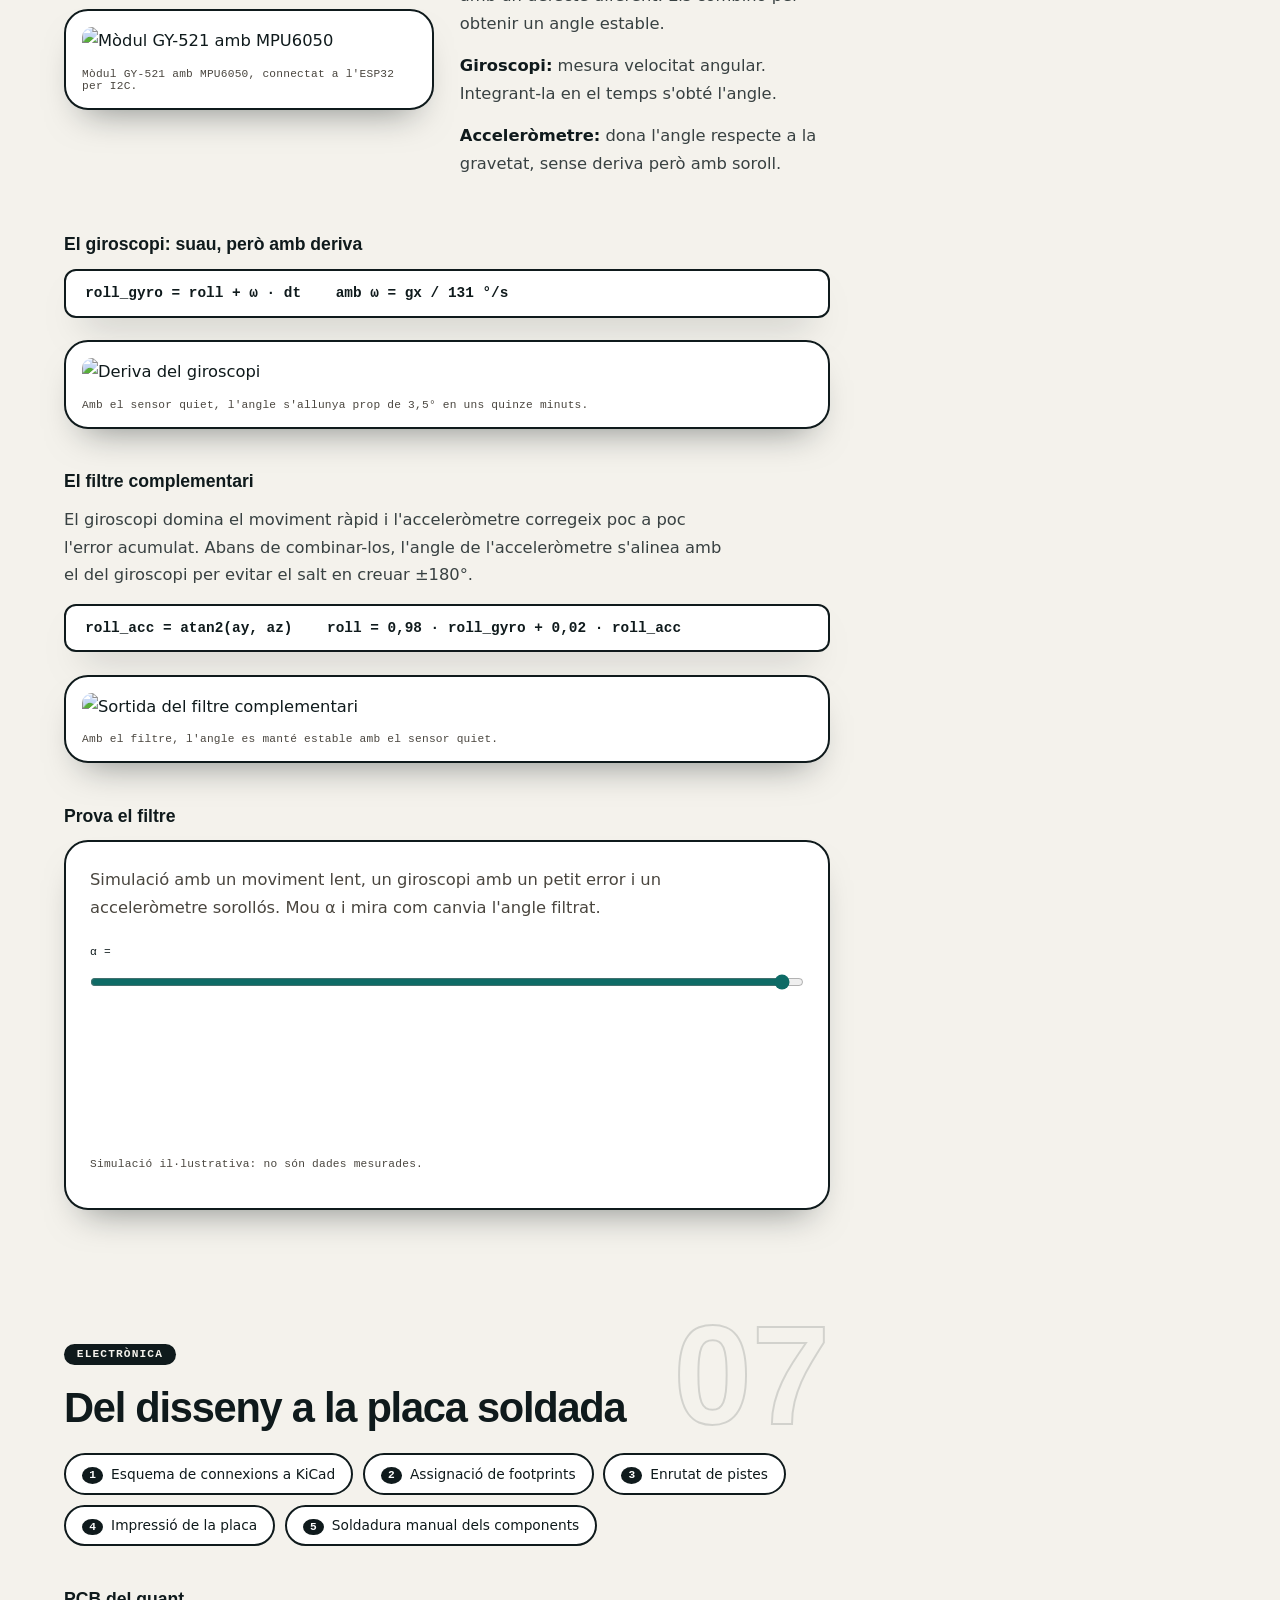
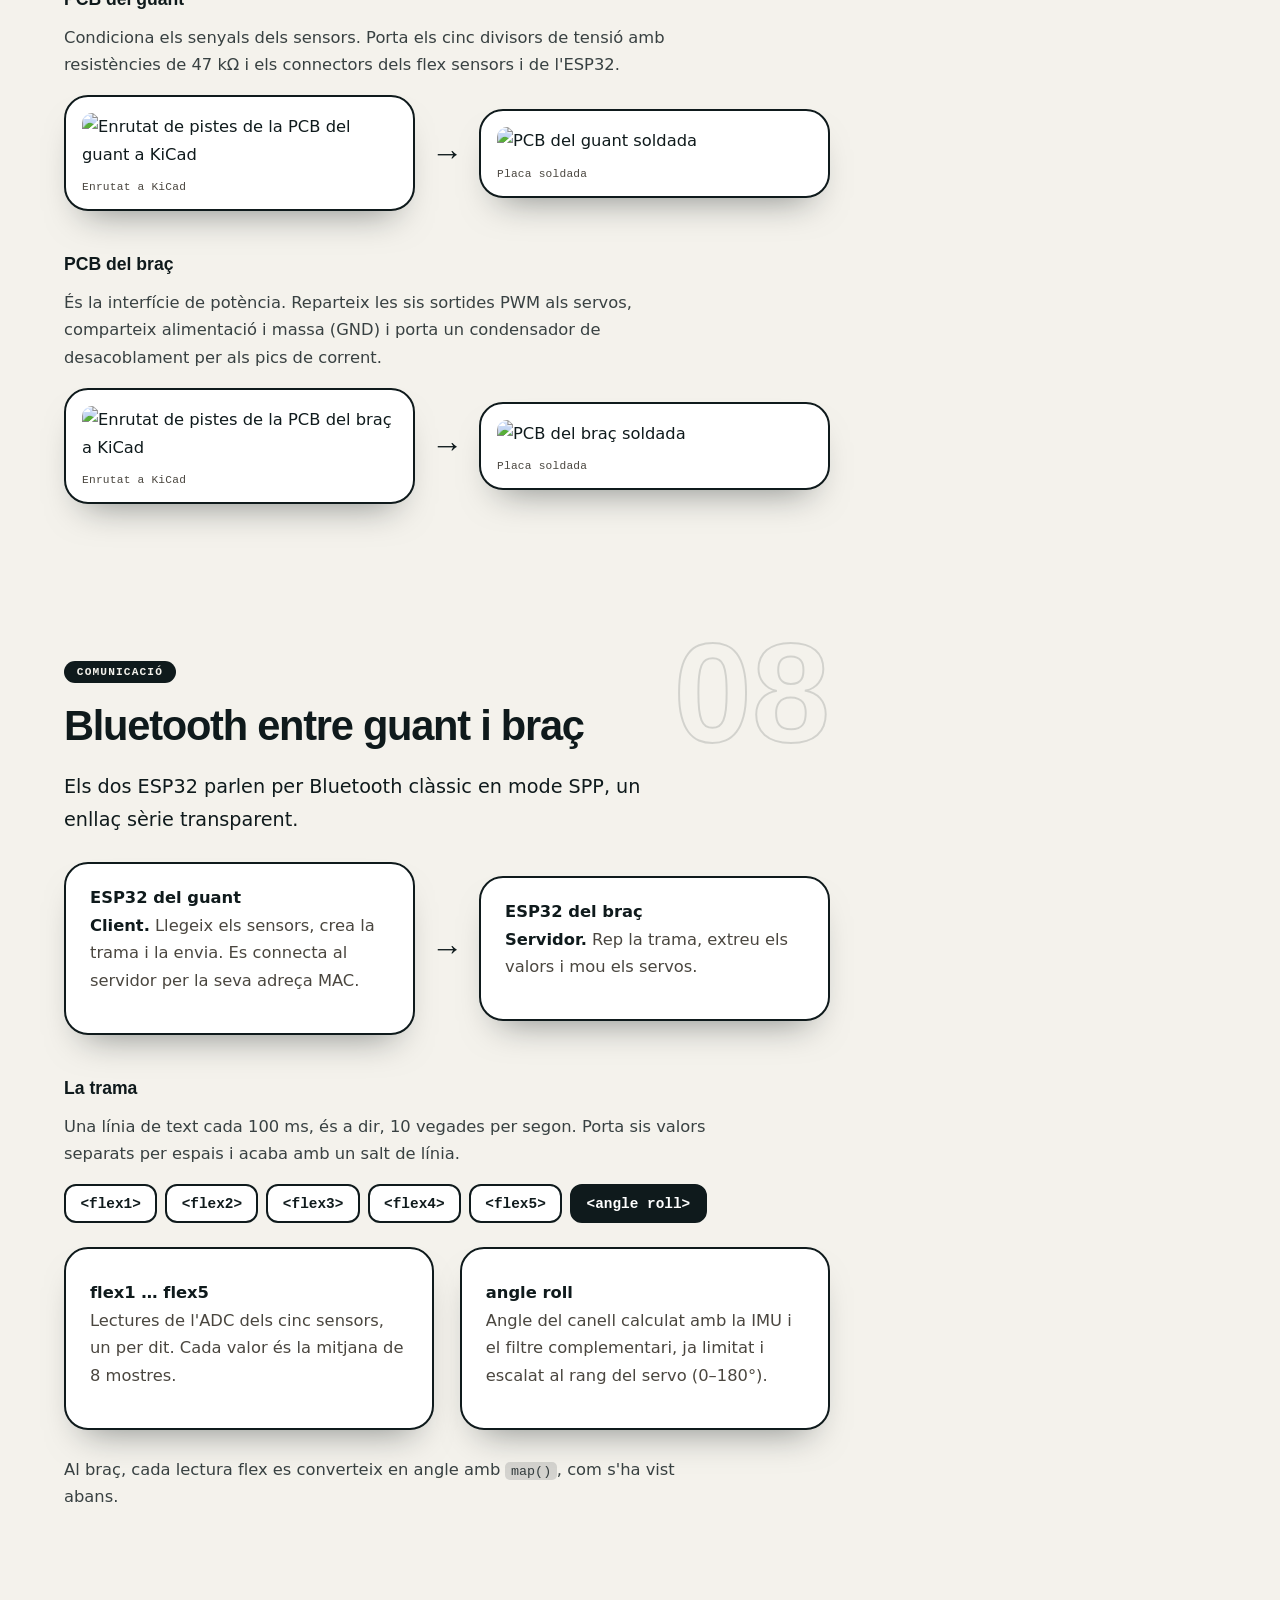
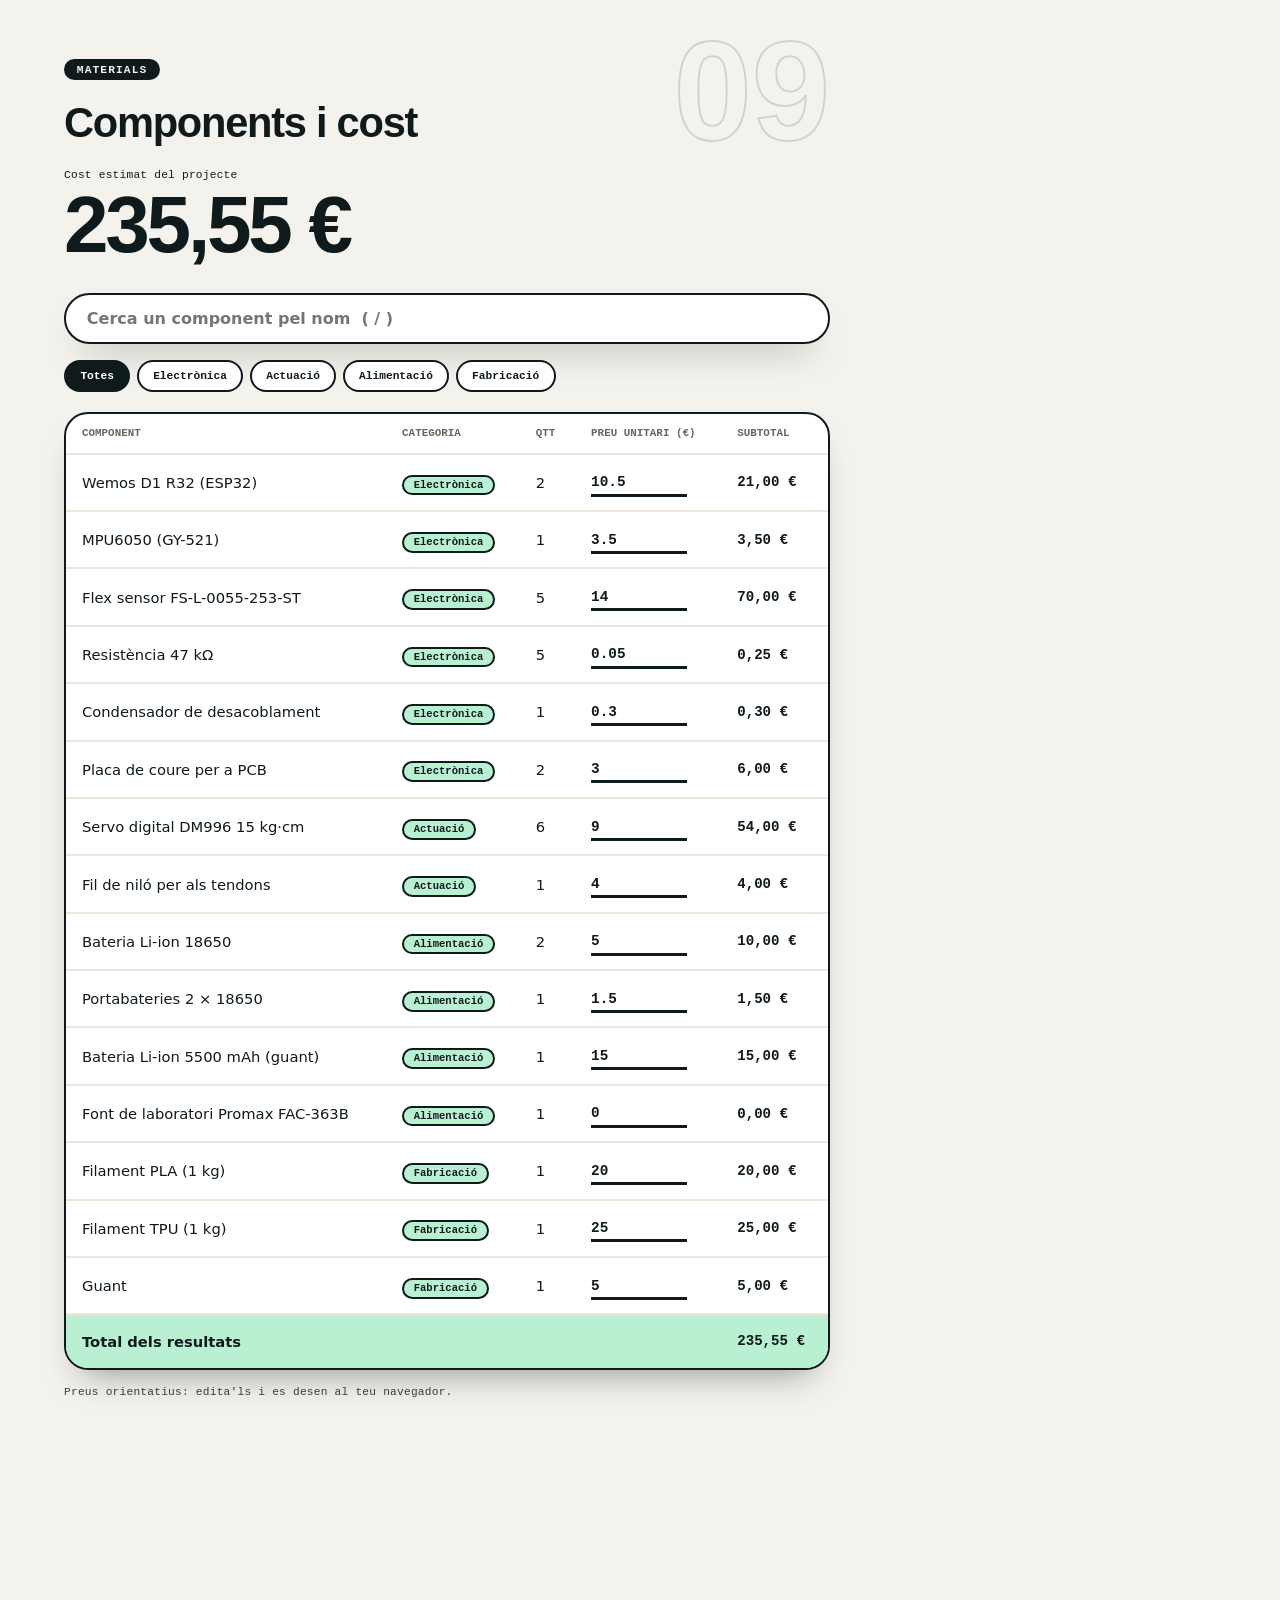
==== commit 3c2702ce: "Update links and text in index.html" ====
--- a/index.html
+++ b/index.html
@@ -6,7 +6,7 @@
 <title>Braç robòtic controlat amb guant sensoritzat | ML Portfolio</title>
 <link rel="preconnect" href="https://fonts.googleapis.com">
 <link rel="preconnect" href="https://fonts.gstatic.com" crossorigin>
-<link href="https://fonts.googleapis.com/css2?family=Syne:wght@600;700;800&family=Manrope:wght@400;500;700;800&family=Space+Mono:wght@400;700&display=swap" rel="stylesheet">
+<link href="https://fonts.googleapis.com/css2?family=Inter:wght@400;500;600&family=Inter+Tight:wght@800;900&family=JetBrains+Mono:wght@400;500;700&display=swap" rel="stylesheet">
 <link rel="stylesheet" href="styles.css">
 <script src="https://cdn.jsdelivr.net/npm/chart.js@4.4.1/dist/chart.umd.min.js" defer></script>
 <script src="script.js" defer></script>
@@ -14,8 +14,8 @@
 <body>
 <div id="progress"></div>
 <header class="nav">
-  <a href="index.html" class="logo">ML Portfolio</a>
-  <a href="index.html" class="btn">&larr; Tornar als projectes</a>
+  <a href="../index.html" class="logo">ML // Portfolio</a>
+  <a href="../index.html" class="btn">&larr; Projectes</a>
 </header>
 
 <div class="layout">
--- a/styles.css
+++ b/styles.css
@@ -0,0 +1,144 @@
+:root{--paper:#f4f2ec;--ink:#0f1a1c;--blue:#0e6b66;--coral:#cbbcff;--yel:#b9f0d2;--disp:'Syne',sans-serif;--sans:'Manrope',system-ui,sans-serif;--mono:'Space Mono',monospace}
+*,*::before,*::after{box-sizing:border-box;margin:0;padding:0}
+html{scroll-behavior:smooth}
+body{--bg:var(--paper);--fg:var(--ink);--acc:var(--blue);background:var(--bg);color:var(--fg);font:500 1.02rem/1.7 var(--sans);transition:background .7s,color .7s;-webkit-font-smoothing:antialiased}
+body[data-t=blue]{--bg:var(--blue);--fg:#fff;--acc:var(--yel)}
+body[data-t=yellow]{--bg:var(--yel);--fg:var(--ink);--acc:var(--blue)}
+body[data-t=coral]{--bg:var(--coral);--fg:var(--ink);--acc:#4b2bd0}
+::selection{background:var(--fg);color:var(--bg)}
+:focus-visible{outline:3px solid var(--acc);outline-offset:3px}
+#progress{position:fixed;top:0;left:0;height:5px;width:0;background:var(--acc);z-index:60}
+.nav{position:fixed;inset:0 0 auto 0;height:4rem;display:flex;align-items:center;gap:1rem;padding:0 1.5rem;background:color-mix(in srgb,var(--bg) 88%,transparent);backdrop-filter:blur(10px);border-bottom:2px solid var(--fg);z-index:50;transition:background .7s}
+.logo{font:800 .95rem var(--disp);text-decoration:none;color:var(--fg);white-space:nowrap}
+.tocbar{display:flex;gap:.3rem;overflow-x:auto;flex:1;scrollbar-width:none}
+.tocbar .mono{display:none}
+.tocbar a{font:700 .66rem var(--mono);color:var(--fg);text-decoration:none;padding:.4rem .7rem;border:2px solid transparent;border-radius:99px;white-space:nowrap;display:flex;gap:.4rem}
+.tocbar a i{font-style:normal;opacity:.5}
+.tocbar a:hover{border-color:var(--fg)}
+.tocbar a.active{background:var(--fg);color:var(--bg)}
+.btn{font:700 .7rem var(--mono);padding:.6rem 1.1rem;border:2px solid var(--fg);background:transparent;border-radius:99px;text-decoration:none;color:var(--fg);cursor:pointer;transition:.2s;white-space:nowrap}
+.btn:hover{background:var(--fg);color:var(--bg)}
+.mono{font:500 .7rem var(--mono);letter-spacing:.02em}
+section>.mono:first-child{display:inline-block;background:var(--fg);color:var(--bg);padding:.3rem .8rem;border-radius:99px;text-transform:uppercase;letter-spacing:.1em;font-weight:700}
+.side{display:none}
+.main{padding:7rem 350px 6rem 4rem;max-width:1180px;counter-reset:sec}
+section{position:relative;counter-increment:sec;padding:2rem 0 6rem;scroll-margin-top:4rem}
+section::before{content:counter(sec,decimal-leading-zero);position:absolute;top:0;right:0;font:800 clamp(5rem,11vw,9rem)/1 var(--disp);color:transparent;-webkit-text-stroke:2px var(--fg);opacity:.14;pointer-events:none}
+h1{font:800 clamp(2rem,4.4vw,3.6rem)/1.08 var(--disp);letter-spacing:-.03em;margin:1.2rem 0 1.4rem}
+h1 em{font-style:normal;background:var(--acc);color:var(--bg);padding:0 .2em;border-radius:.2em}
+h2{font:800 clamp(1.7rem,3.4vw,2.6rem)/1.1 var(--disp);letter-spacing:-.03em;margin:1.2rem 0 1.4rem}
+h3{font:700 1.1rem/1.3 var(--disp);margin:2.6rem 0 .8rem}
+h4{font:700 1.02rem var(--sans);margin:.6rem 0 .3rem}
+p{color:color-mix(in srgb,var(--fg) 82%,transparent);max-width:64ch;margin-bottom:.9rem}
+p b{color:var(--fg)}
+.lead{font-size:1.2rem;color:var(--fg);margin-bottom:1.6rem;max-width:50ch}
+code{font:500 .82em var(--mono);background:color-mix(in srgb,var(--fg) 14%,transparent);border-radius:5px;padding:.1rem .35rem}
+.eq{font:700 .9rem var(--mono);color:var(--ink);background:#fff;border:2px solid var(--ink);box-shadow:0 20px 36px -20px rgba(15,26,28,.5);border-radius:12px;padding:.9rem 1.2rem;max-width:none;overflow-x:auto;margin-bottom:1.2rem}
+.card,.tbl,.co{--fg:var(--ink);--acc:var(--blue);color:var(--ink);background:#fff;border:2px solid var(--ink);border-radius:24px;box-shadow:0 20px 36px -20px rgba(15,26,28,.5)}
+.card{padding:1.5rem}
+.card p,.tbl p{color:#4a463f}
+.card p b{color:var(--ink)}
+.grid2{display:grid;grid-template-columns:1fr 1fr;gap:1.6rem;margin-bottom:1.6rem;align-items:start}
+.mid-al{align-items:center}
+img{max-width:100%;display:block;border-radius:10px}
+.zoom{cursor:zoom-in;transition:transform .3s}
+.zoom:hover{transform:rotate(-1deg) scale(1.03)}
+.fig{margin:0;padding:1rem}.fig img{width:100%}
+.fig figcaption{margin-top:.8rem;color:#4a463f}
+.wide{margin:1.4rem 0}
+.wide img{margin:0 auto;max-height:520px;width:auto}
+canvas{max-width:100%}
+.ticker{overflow:hidden;background:var(--fg);color:var(--bg);border-radius:99px;padding:.7rem 0;margin-top:1rem}
+#tick{display:flex;width:max-content;animation:tk 30s linear infinite}
+#tick span{font:700 .85rem var(--mono);padding-right:2.5rem;white-space:nowrap}
+#tick span::after{content:"●";color:var(--acc);margin-left:2.5rem}
+@keyframes tk{to{transform:translateX(-50%)}}
+.tk-note{margin:.6rem 0 2rem;opacity:.7}
+.stats{display:grid;grid-template-columns:repeat(4,1fr);gap:1rem;margin-bottom:2.5rem}
+.stats div{background:#fff;color:var(--ink);border:2px solid var(--ink);border-radius:16px;padding:1rem;box-shadow:0 20px 36px -20px rgba(15,26,28,.5)}
+.stats b{display:block;font:800 clamp(1.6rem,3vw,2.4rem)/1.1 var(--disp);color:var(--blue)}
+.stats span{font:500 .7rem var(--mono)}
+.pipe{display:grid;grid-template-columns:1fr auto 1fr auto 1fr;gap:1rem;align-items:stretch}
+.col{display:flex;flex-direction:column;gap:1.2rem}
+.col>h3{margin:0}
+.col.mid{justify-content:center}
+.mini{margin:0;padding:1rem}.mini img{width:100%;aspect-ratio:4/3;object-fit:cover}
+.mini p{margin:0;font-size:.92rem}
+.arrow{align-self:center;font:800 2rem var(--disp);color:var(--fg)}
+.tabs{display:flex;flex-wrap:wrap;gap:.5rem;margin-bottom:1.4rem}
+.tab{font:700 .7rem var(--mono);padding:.55rem 1rem;border:2px solid var(--ink);background:#fff;border-radius:99px;cursor:pointer;color:var(--ink);transition:.15s}
+.tab:hover{background:var(--yel)}
+.tab.active{background:var(--ink);color:#fff}
+.cad{align-items:center;margin:0;transition:opacity .25s}
+.cad.fade{opacity:0}
+.cad h3{margin-top:0}
+.specs div{display:flex;justify-content:space-between;gap:1rem;padding:.65rem 0;border-bottom:2px dashed #d8d3c4;font-size:.92rem}
+.specs dt{color:#6b665c}.specs dd{font-weight:700;text-align:right}
+.co{position:relative;aspect-ratio:923/501;overflow:hidden}
+.co>img{width:100%;height:100%;object-fit:cover;border-radius:0}
+.co svg{position:absolute;inset:0;width:100%;height:100%;pointer-events:none}
+.tag{position:absolute;transform:translateX(-50%);background:var(--blue);color:#fff;border-radius:99px;padding:.35rem .8rem;font:700 .7rem var(--mono);white-space:nowrap}
+.steps{display:flex;flex-wrap:wrap;gap:.6rem;list-style:none;counter-reset:s;margin-bottom:.5rem}
+.steps li{counter-increment:s;background:#fff;color:var(--ink);border:2px solid var(--ink);border-radius:99px;padding:.45rem 1rem;font-size:.86rem}
+.steps li::before{content:counter(s);font:700 .7rem var(--mono);background:var(--ink);color:#fff;border-radius:50%;padding:.15rem .45rem;margin-right:.5rem}
+.pair,.bt{display:grid;grid-template-columns:1fr auto 1fr;gap:1rem;align-items:center;margin:1rem 0 1.5rem}
+.bt h4{margin-top:0}
+.frame{display:flex;flex-wrap:wrap;gap:.5rem;margin:1rem 0 1.5rem;font:700 .9rem var(--mono)}
+.frame span{background:#fff;color:var(--ink);border:2px solid var(--ink);border-radius:12px;padding:.6rem .9rem}
+.frame .roll{background:var(--ink);color:#fff}
+input[type=range]{width:100%;accent-color:var(--blue);margin:.6rem 0}
+.total{display:flex;flex-direction:column;margin-bottom:1.5rem}
+.total b{font:800 clamp(2.4rem,7vw,5rem)/1.1 var(--disp);letter-spacing:-.04em}
+.mat-bar{display:flex;flex-wrap:wrap;gap:1rem;align-items:center;margin-bottom:1.2rem}
+#q{flex:1 1 280px;font:700 1rem var(--sans);padding:.9rem 1.3rem;border:2px solid var(--ink);border-radius:99px;background:#fff;color:var(--ink);box-shadow:0 20px 36px -20px rgba(15,26,28,.5)}
+.chips{display:flex;flex-wrap:wrap;gap:.4rem}
+.chip{font:700 .7rem var(--mono);padding:.5rem .9rem;border:2px solid var(--ink);background:#fff;border-radius:99px;cursor:pointer;color:var(--ink)}
+.chip.on{background:var(--ink);color:#fff}
+.tbl{overflow-x:auto;margin-bottom:1rem}
+table{width:100%;border-collapse:collapse;font-size:.92rem}
+th,td{padding:.85rem 1rem;border-bottom:2px solid #ece7d9;text-align:left;white-space:nowrap}
+th{font:700 .68rem var(--mono);color:#6b665c;text-transform:uppercase}
+tbody tr:hover{background:#e7fbf0}
+tfoot td{font-weight:900;border:0;background:var(--yel)}
+.sub,tfoot td:last-child{font:700 .88rem var(--mono)}
+.pill{font:700 .66rem var(--mono);background:var(--yel);border:2px solid var(--ink);border-radius:99px;padding:.15rem .6rem}
+td input{width:6rem;font:700 .9rem var(--mono);border:0;border-bottom:3px solid var(--ink);background:transparent;padding:.2rem 0;color:var(--ink)}
+td input:focus{outline:0;border-color:var(--blue)}
+.rv{opacity:0;transform:translateY(40px) rotate(1deg);transition:opacity .6s,transform .6s cubic-bezier(.2,.9,.3,1.2)}
+.rv.in{opacity:1;transform:none}
+#hud{position:fixed;right:1.5rem;top:5.6rem;width:290px;background:#fff;color:var(--ink);border:2px solid var(--ink);border-radius:20px;box-shadow:0 20px 36px -20px rgba(15,26,28,.5);padding:1rem;z-index:40;display:flex;flex-direction:column;gap:.6rem}
+#hud p{color:#6b665c;margin:0}
+.hud-h{display:flex;align-items:center;gap:.5rem}
+.pkt{position:relative;flex:1;height:2px;background:repeating-linear-gradient(90deg,var(--ink) 0 6px,transparent 6px 12px)}
+.pkt::after{content:"";position:absolute;top:-5px;left:0;width:12px;height:12px;border-radius:50%;background:var(--coral);border:2px solid var(--ink)}
+.pkt.go::after{animation:fly .1s linear}
+@keyframes fly{from{left:0}to{left:calc(100% - 12px)}}
+.hud-hands{display:grid;grid-template-columns:1fr 1fr;gap:.4rem}
+#h-g,#h-a{width:100%;background:#f4f2ec;border-radius:12px;overflow:hidden}
+#h-g{touch-action:none}
+.palm{fill:#fff;stroke:var(--ink);stroke-width:3}
+.ar{fill:var(--ink)}
+#h-g .fg{fill:var(--coral);stroke:var(--ink);stroke-width:3;cursor:ns-resize}
+#h-a .fg{fill:var(--blue);stroke:var(--ink);stroke-width:3}
+#hud code{display:block;font:700 .68rem var(--mono);background:#f4f2ec;padding:.45rem .5rem;border-radius:8px;overflow:hidden;white-space:nowrap}
+#hud .btn{--fg:var(--ink);--bg:#fff}
+#lb{position:fixed;inset:0;background:rgba(15,26,28,.94);z-index:100;display:flex;flex-direction:column;align-items:center;justify-content:center;gap:1rem;overflow:hidden}
+#lb[hidden]{display:none}
+#lb-img{max-width:88vw;max-height:80vh;border-radius:0;cursor:grab;user-select:none;-webkit-user-drag:none}
+#lb .mono{color:#ddd}
+#lb-x{position:absolute;top:1rem;right:1.5rem;font-size:2.4rem;background:none;border:0;color:#fff;cursor:pointer}
+@media (max-width:1100px){
+.main{padding:6rem 1.2rem 10rem}
+#hud{top:auto;bottom:.6rem;left:.6rem;right:.6rem;width:auto;flex-direction:row;align-items:center;padding:.5rem;gap:.6rem;border-radius:16px}
+.hud-h,#hud .hint,#hud-r{display:none}
+.hud-hands{flex:0 0 130px}
+#hud code{flex:1;font-size:.6rem}
+}
+@media (max-width:992px){
+.grid2,.pipe,.pair,.bt{grid-template-columns:1fr}
+.stats{grid-template-columns:1fr 1fr}
+.arrow{transform:rotate(90deg);justify-self:center}
+.logo,.nav .btn{display:none}
+.tag{font-size:.55rem;padding:.2rem .5rem}
+}
+@media (prefers-reduced-motion:reduce){*{transition:none!important;animation:none!important;scroll-behavior:auto!important}.rv{opacity:1;transform:none}}
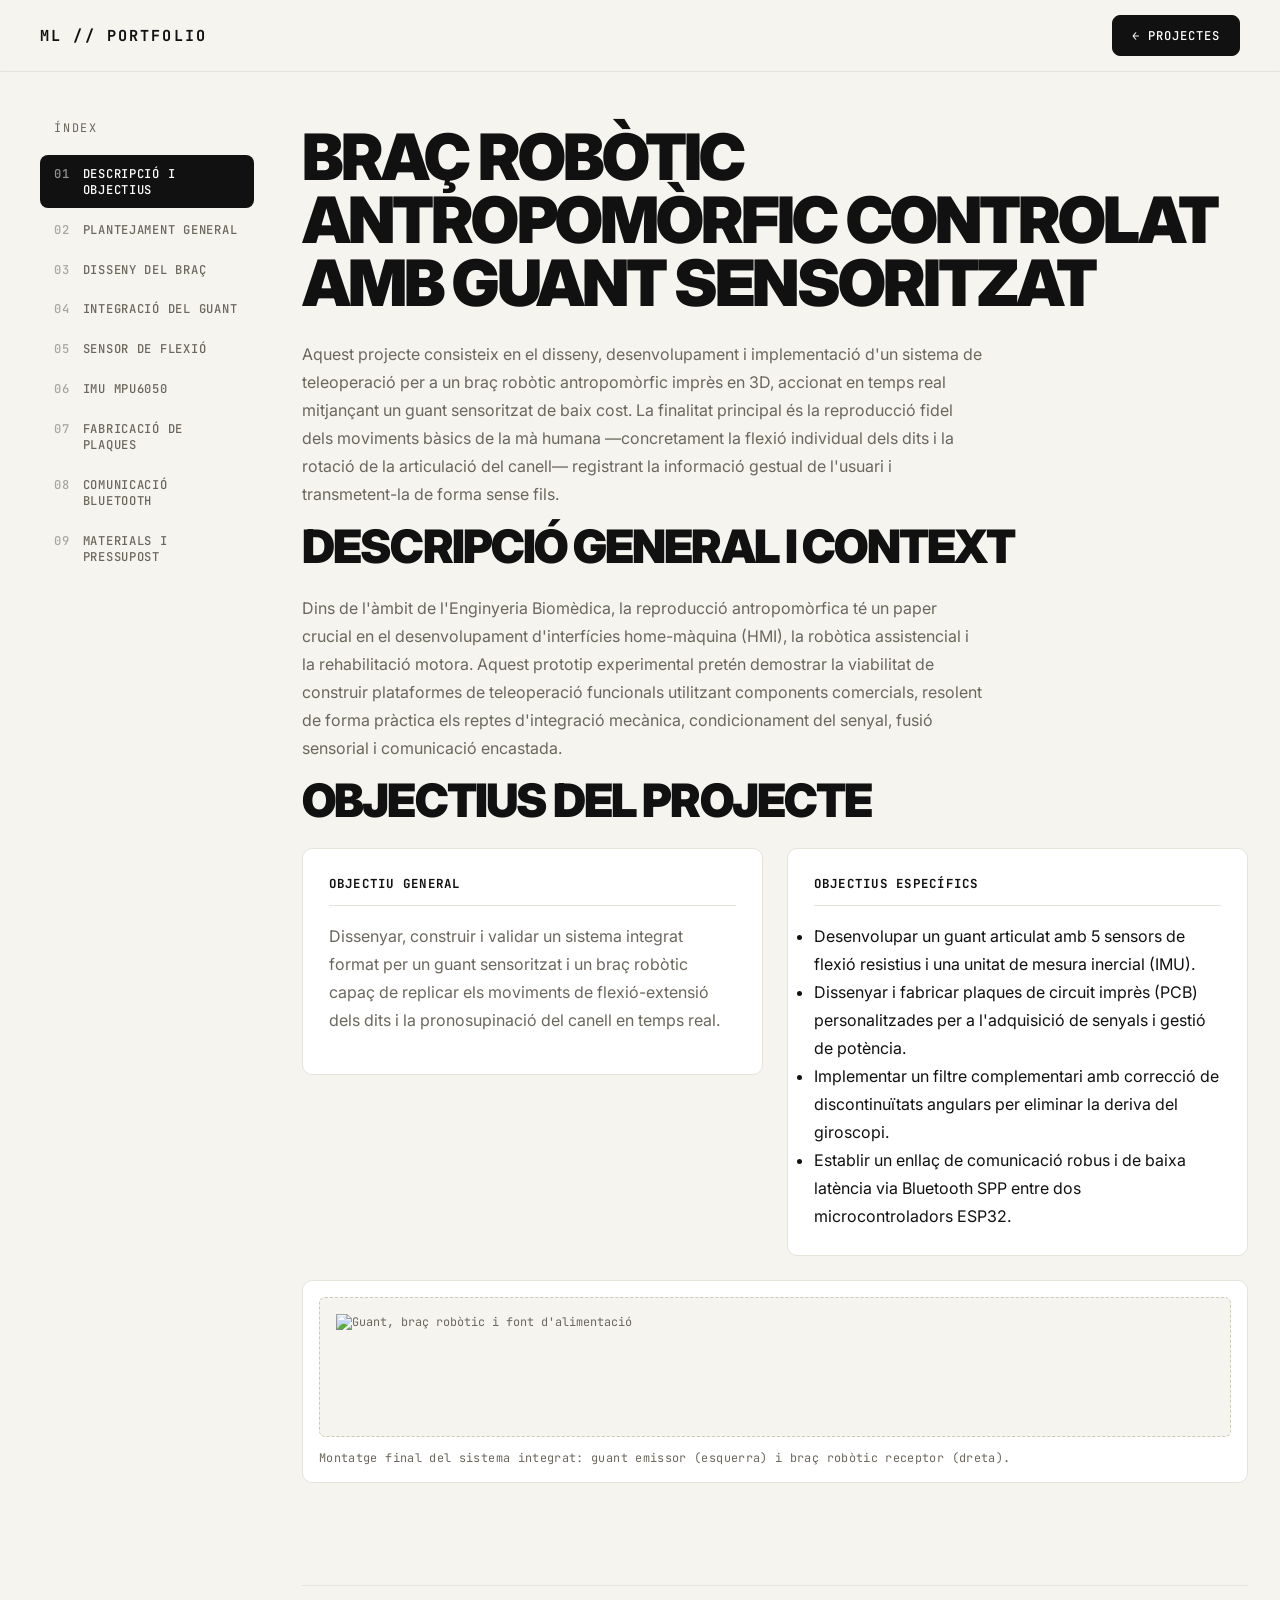
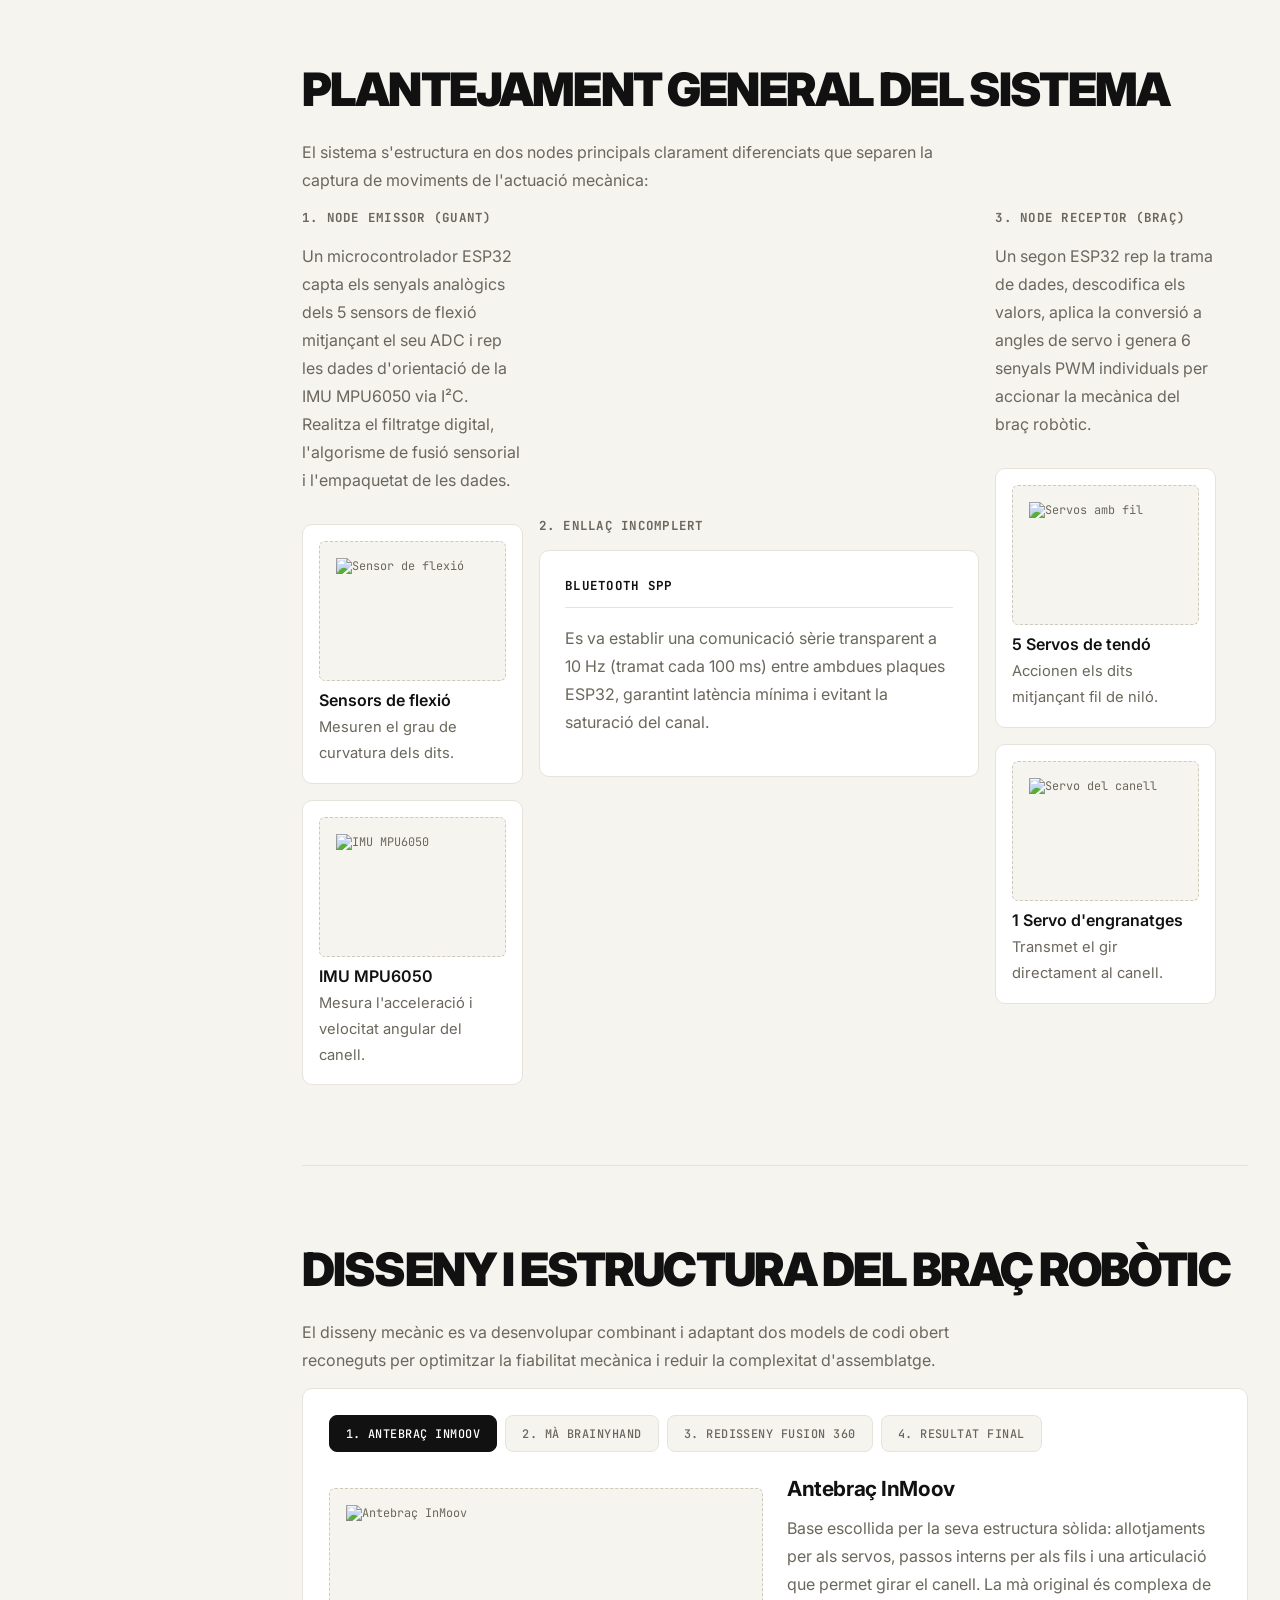
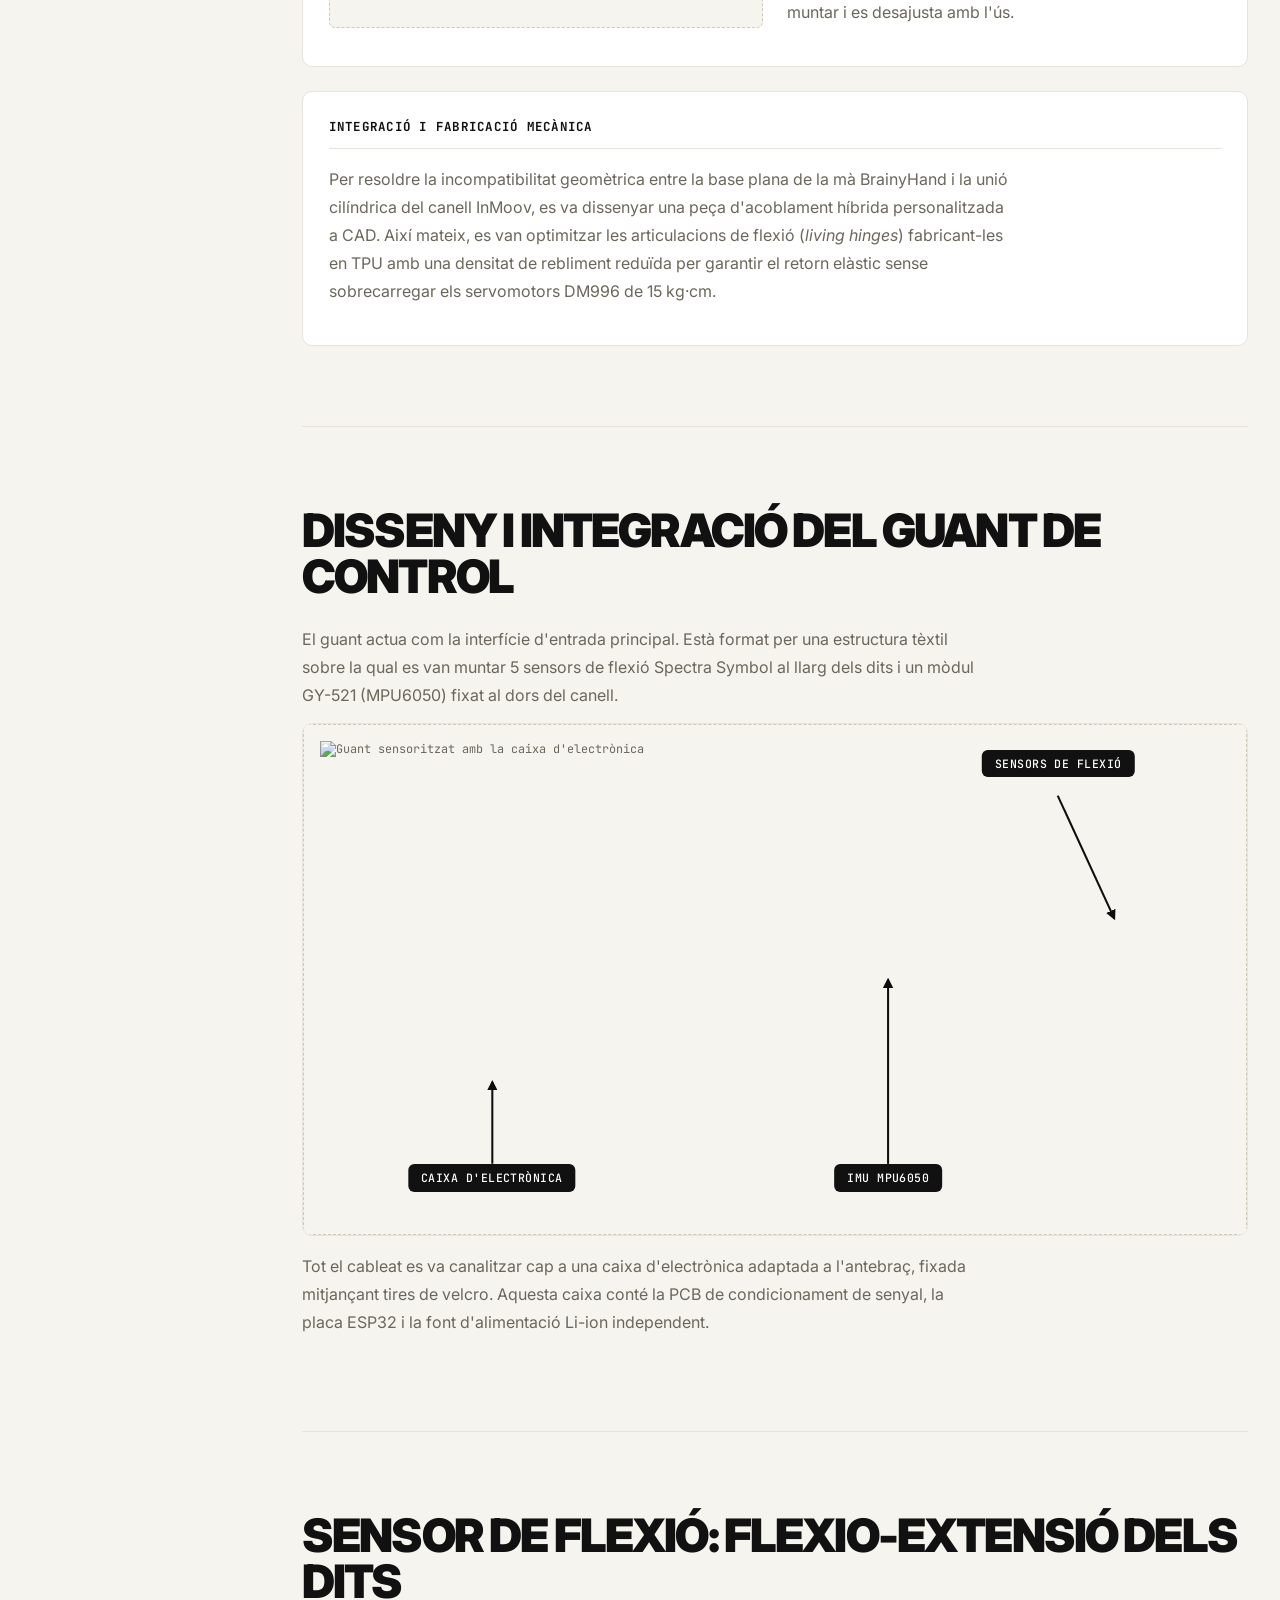
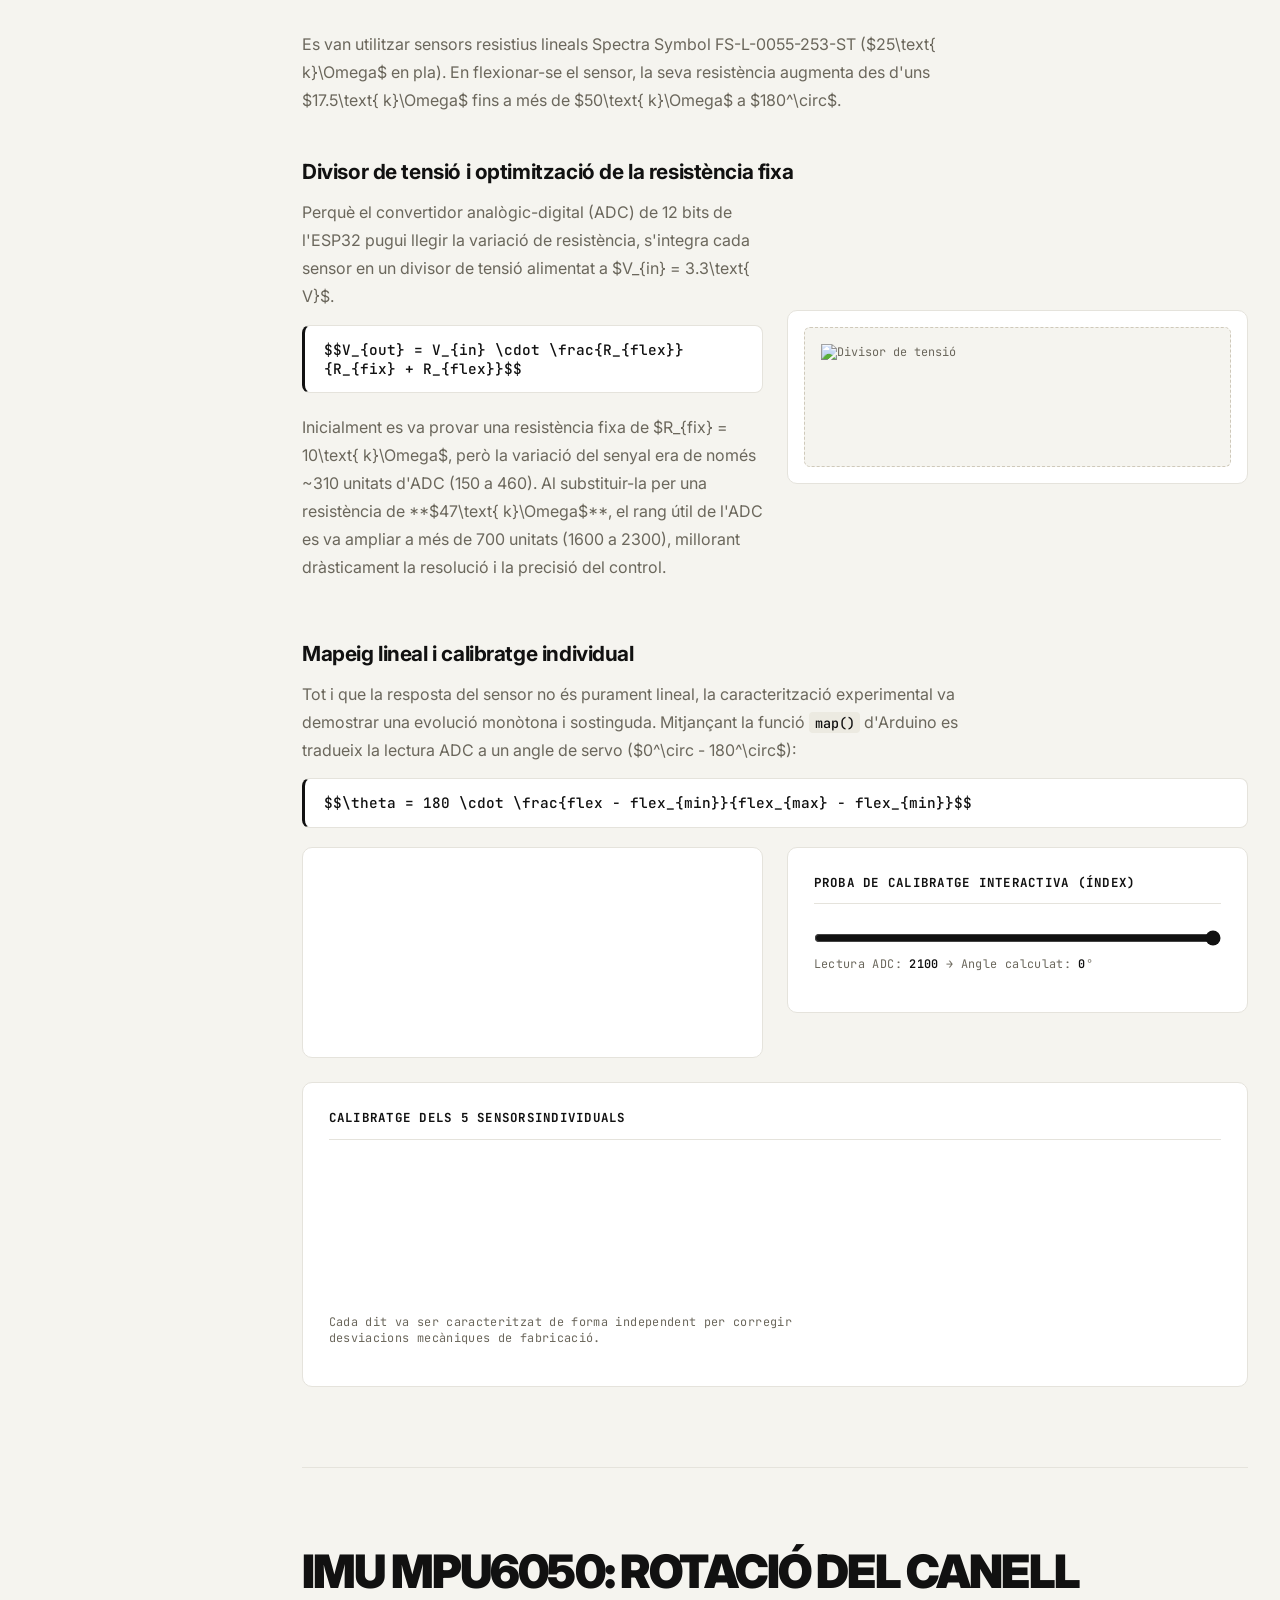
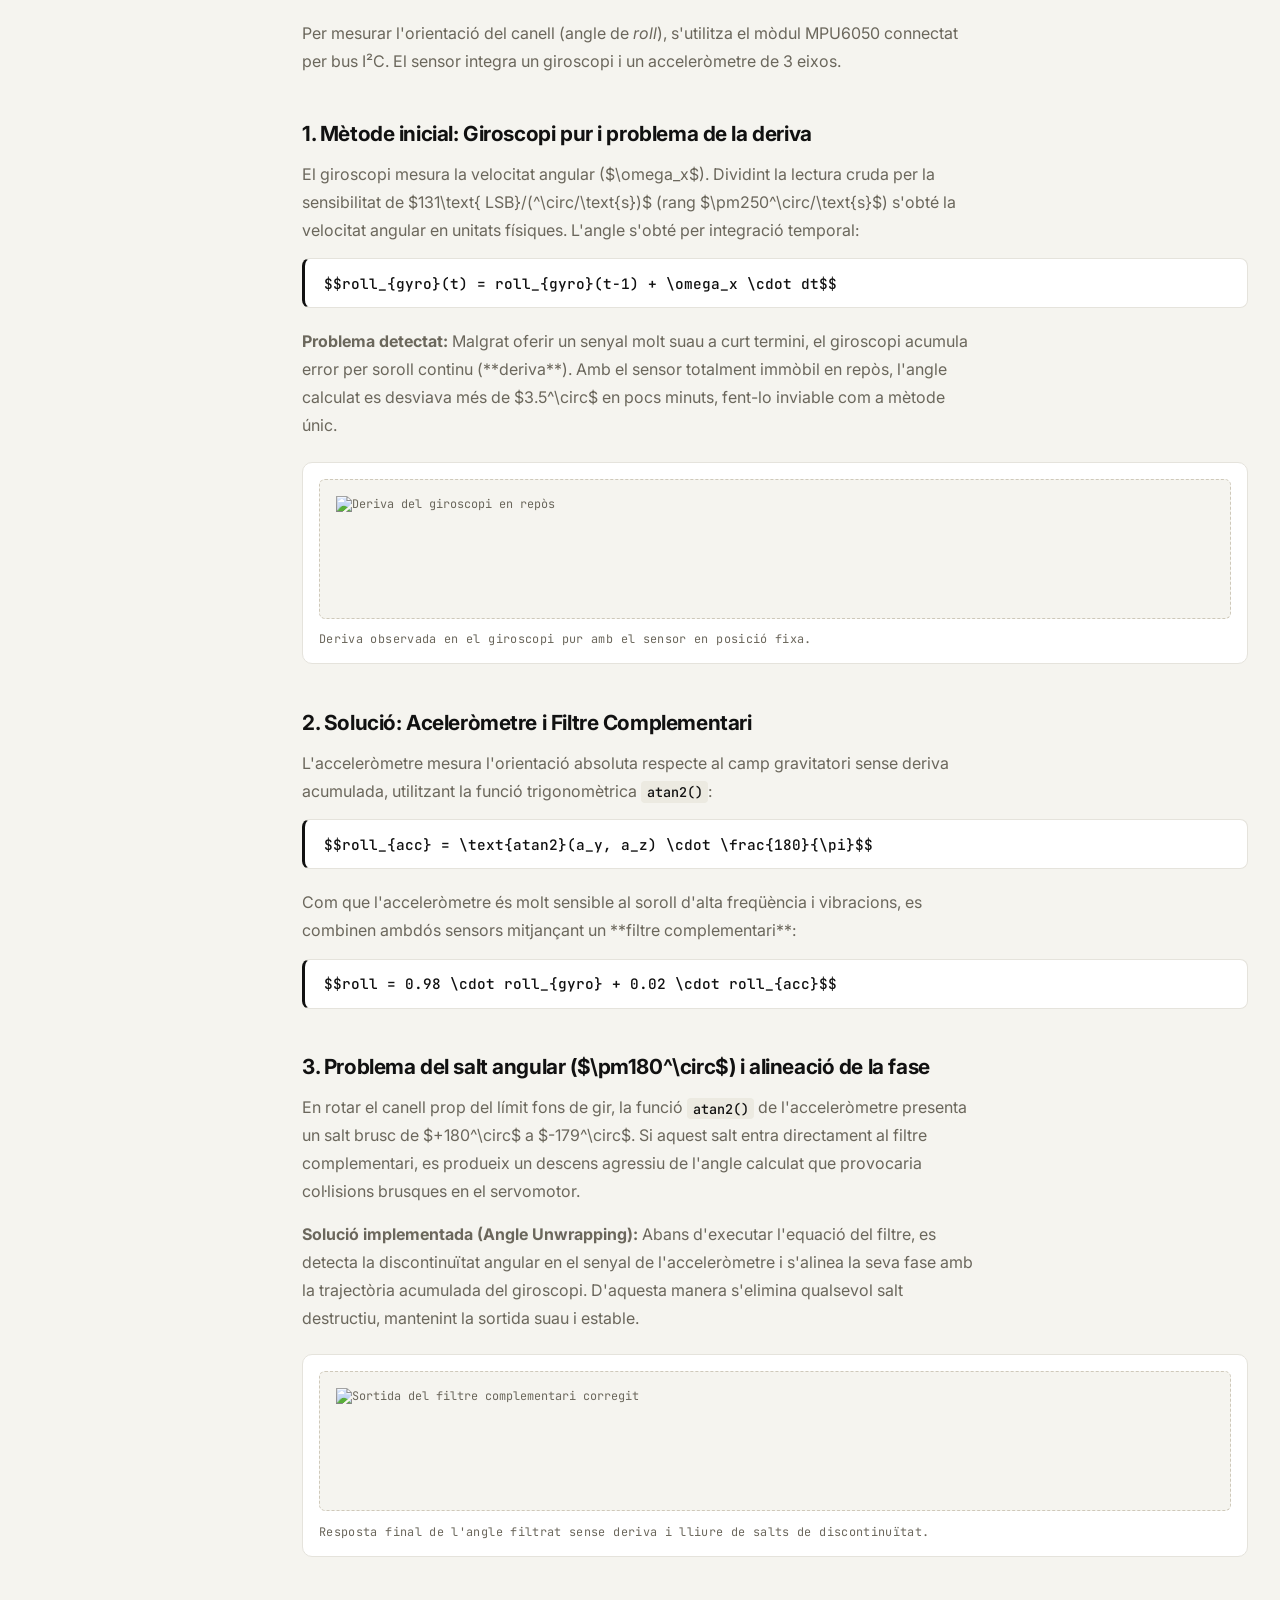
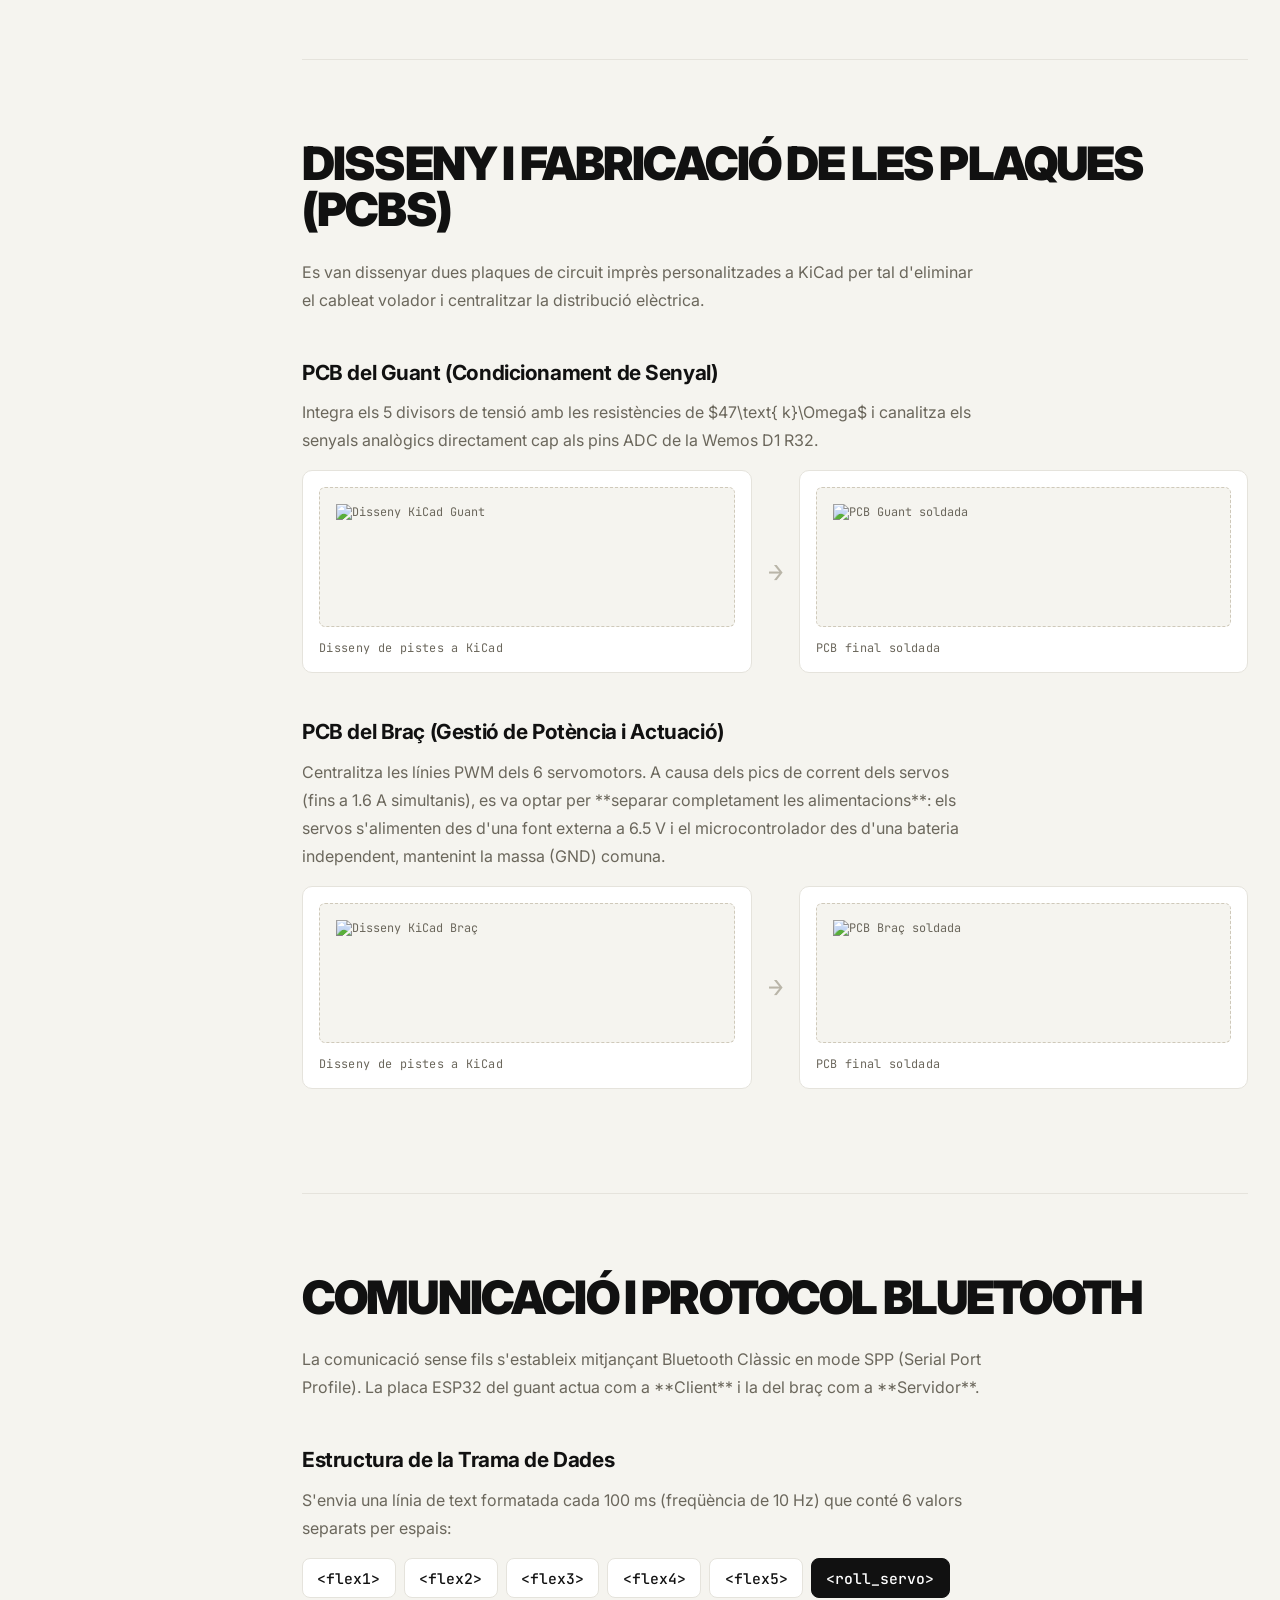
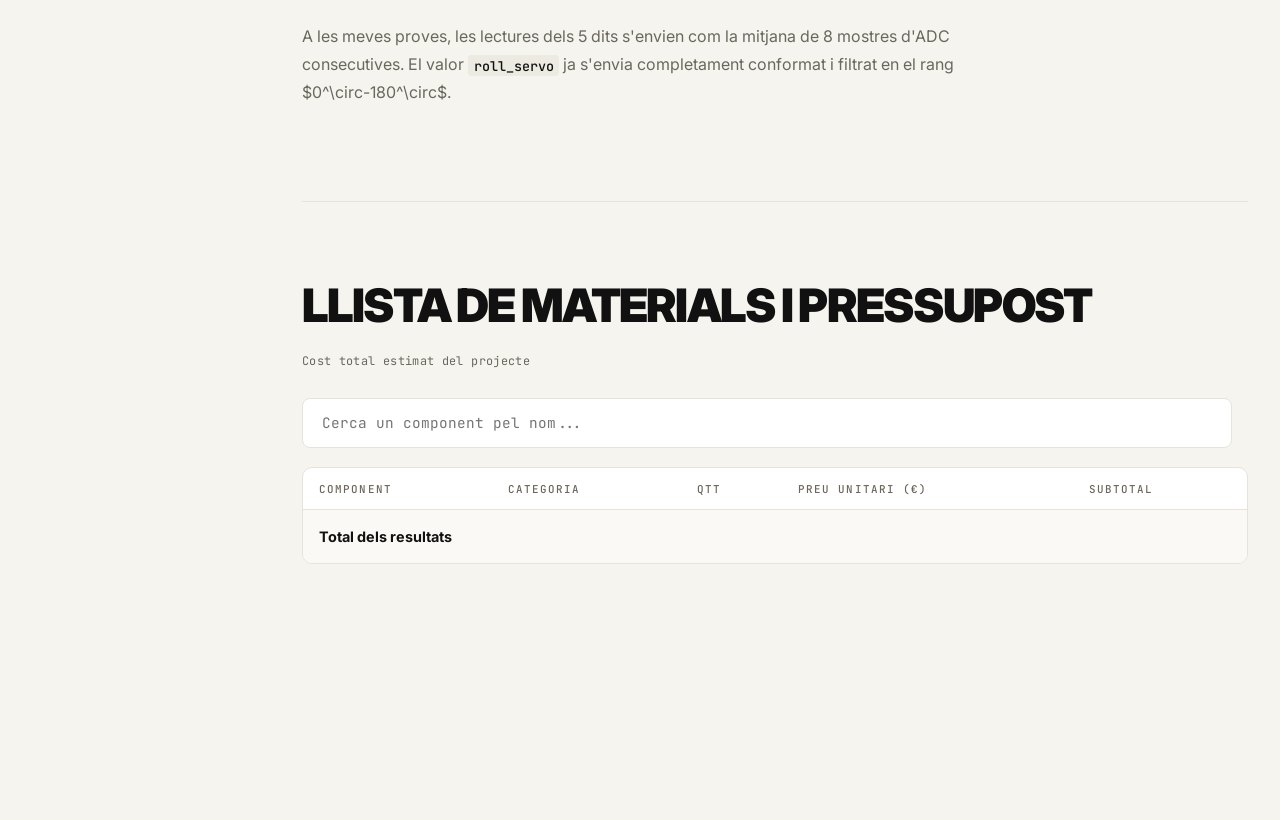
==== commit 811ac967: "Update index.html" ====
--- a/index.html
+++ b/index.html
@@ -1,262 +1,312 @@
 <!DOCTYPE html>
 <html lang="ca">
 <head>
-<meta charset="UTF-8">
-<meta name="viewport" content="width=device-width, initial-scale=1">
-<title>Braç robòtic controlat amb guant sensoritzat | ML Portfolio</title>
-<link rel="preconnect" href="https://fonts.googleapis.com">
-<link rel="preconnect" href="https://fonts.gstatic.com" crossorigin>
-<link href="https://fonts.googleapis.com/css2?family=Inter:wght@400;500;600&family=Inter+Tight:wght@800;900&family=JetBrains+Mono:wght@400;500;700&display=swap" rel="stylesheet">
-<link rel="stylesheet" href="styles.css">
-<script src="https://cdn.jsdelivr.net/npm/chart.js@4.4.1/dist/chart.umd.min.js" defer></script>
-<script src="script.js" defer></script>
+  <meta charset="UTF-8">
+  <meta name="viewport" content="width=device-width, initial-scale=1">
+  <title>Braç robòtic antropomòrfic controlat amb guant sensoritzat | Portfolio</title>
+  <link rel="preconnect" href="https://fonts.googleapis.com">
+  <link rel="preconnect" href="https://fonts.gstatic.com" crossorigin>
+  <link href="https://fonts.googleapis.com/css2?family=Inter:wght@400;500;600;700&family=JetBrains+Mono:wght@400;500;700&display=swap" rel="stylesheet">
+  <link rel="stylesheet" href="styles.css">
+  <script src="https://cdn.jsdelivr.net/npm/chart.js@4.4.1/dist/chart.umd.min.js" defer></script>
+  <script src="script.js" defer></script>
 </head>
 <body>
 <div id="progress"></div>
+
 <header class="nav">
   <a href="../index.html" class="logo">ML // Portfolio</a>
   <a href="../index.html" class="btn">&larr; Projectes</a>
 </header>
 
 <div class="layout">
-<aside class="side">
-  <nav class="side-in" aria-label="Índex del projecte">
-    <span class="mono">Índex</span>
-    <a href="#objectius" class="active"><i>01</i>El projecte</a>
-    <a href="#sistema"><i>02</i>Planteig del sistema</a>
-    <a href="#disseny"><i>03</i>Disseny del braç</a>
-    <a href="#guant"><i>04</i>El guant</a>
-    <a href="#flex"><i>05</i>Sensor de flexió</a>
-    <a href="#imu"><i>06</i>IMU MPU6050</a>
-    <a href="#pcb"><i>07</i>PCBs</a>
-    <a href="#bluetooth"><i>08</i>Comunicació Bluetooth</a>
-    <a href="#material"><i>09</i>Materials</a>
-  </nav>
-</aside>
-
-<main class="main">
-
-<section id="objectius">
-  <h1>Braç robòtic controlat amb un <em>guant</em> sensoritzat</h1>
-  <p class="lead">Un braç robòtic imprès en 3D que copia en temps real els moviments de la meva mà. Un guant amb sensors capta els dits i el canell, i dues plaques ESP32 envien les dades per Bluetooth als servos del braç.</p>
-  <div class="ticker" aria-hidden="true"><div id="tick"></div></div>
-  <p class="mono tk-note">Simulació del flux de dades: cinc lectures flex i l'angle del canell.</p>
-  <div class="stats">
-    <div><b>5</b><span>sensors de flexió</span></div><div><b>2</b><span>microcontroladors ESP32</span></div>
-    <div><b>10 Hz</b><span>trames per Bluetooth</span></div><div><b>6</b><span>servos al braç</span></div>
-  </div>
-  <h2>Objectius</h2>
-  <p class="lead">Objectiu general: reproduir en un braç robòtic els moviments de la meva mà.</p>
-  <div class="grid2">
-    <div class="card"><h3>Flexió i extensió dels dits</h3><p>Cada dit del braç ha de tancar-se i obrir-se igual que el meu.</p></div>
-    <div class="card"><h3>Rotació del canell</h3><p>El canell del braç ha de girar seguint el gir del meu.</p></div>
-  </div>
-  <figure class="card fig wide"><img class="zoom" src="img/sistema.jpg" alt="Guant, braç robòtic i font d'alimentació"><figcaption class="mono">El sistema complet: el guant a l'esquerra i el braç a la dreta.</figcaption></figure>
-</section>
-
-<section id="sistema">
-  <span class="mono">Planteig del sistema</span>
-  <h2>Capturar, transmetre i reproduir</h2>
-  <p class="lead">Necessitem sensors que captin els moviments de la meva mà i els enviïn per Bluetooth al braç robòtic. Amb aquestes dades, el braç sap què ha de moure.</p>
-  <div class="pipe">
-    <div class="col">
-      <h3>Captura al guant</h3>
-      <figure class="card mini"><img class="zoom" src="img/flex.jpg" alt="Sensor de flexió"><h4>Sensors de flexió</h4><p>Mesuren la flexió de cada dit.</p></figure>
-      <figure class="card mini"><img class="zoom" src="img/imu.jpg" alt="IMU MPU6050"><h4>IMU MPU6050</h4><p>Mesura la rotació del canell.</p></figure>
-    </div>
-    <div class="arrow" aria-hidden="true">&rarr;</div>
-    <div class="col mid">
-      <h3>Transmissió</h3>
-      <div class="card"><h4>Bluetooth</h4><p>Un microcontrolador de la família ESP32 processa les lectures i les envia. Un altre ESP32 les rep al braç. No hi ha cap cable entre guant i braç.</p></div>
-    </div>
-    <div class="arrow" aria-hidden="true">&rarr;</div>
-    <div class="col">
-      <h3>Reproducció al braç</h3>
-      <figure class="card mini"><img class="zoom" src="img/servo-hilo.jpg" alt="Servos amb fil"><h4>5 servos amb fil</h4><p>Cada servo va lligat a un fil connectat a l'articulació d'un dit. En girar, replega el fil i el dit es plega.</p></figure>
-      <figure class="card mini"><img class="zoom" src="img/servo-engranajes.jpg" alt="Servo del canell amb engranatges"><h4>1 servo amb engranatges</h4><p>El sisè servo transmet el seu gir al canell mitjançant engranatges.</p></figure>
-    </div>
-  </div>
-</section>
-
-<section id="disseny">
-  <span class="mono">Mecànica</span>
-  <h2>Disseny del braç</h2>
-  <div class="card">
-    <div class="tabs" role="tablist">
-      <button class="tab active" role="tab" data-step="0">1 Antebraç InMoov</button>
-      <button class="tab" role="tab" data-step="1">2 Mà BrainyHand</button>
-      <button class="tab" role="tab" data-step="2">3 Redisseny a Fusion 360</button>
-      <button class="tab" role="tab" data-step="3">4 Resultat</button>
-    </div>
-    <div class="grid2 cad" id="cad-panel">
-      <img id="cad-img" class="zoom" src="img/inmoov.jpg" alt="Antebraç InMoov">
-      <div><h3 id="cad-title"></h3><p id="cad-desc"></p></div>
-    </div>
-  </div>
-  <div class="card" style="margin-top:1.5rem">
-    <h3>Fabricació</h3>
-    <dl class="specs">
-      <div><dt>Base</dt><dd>InMoov (antebraç) + BrainyHand (mà)</dd></div>
-      <div><dt>Estructura</dt><dd>PLA</dd></div>
-      <div><dt>Frontisses dels dits</dt><dd>TPU, farciment baix</dd></div>
-      <div><dt>Tendons</dt><dd>Fil de niló</dd></div>
-      <div><dt>Impressora</dt><dd>[Model d'impressora]</dd></div>
-    </dl>
-  </div>
-</section>
-
-<section id="guant">
-  <span class="mono">Captura</span>
-  <h2>El guant sensoritzat</h2>
-  <p class="lead">Cinc sensors de flexió, un per dit, una IMU al canell i una caixa amb l'electrònica.</p>
-  <div class="co" id="glove"><img class="zoom" src="img/guante-caja.jpg" alt="Guant amb la caixa d'electrònica"></div>
-</section>
-
-<section id="flex">
-  <span class="mono">Sensor de flexió</span>
-  <h2>Com el sensor capta el moviment</h2>
-  <div class="grid2">
-    <figure class="card fig"><img class="zoom" src="img/flex-doblar.jpg" alt="Resistència del flex sensor en plegar-se"><figcaption class="mono">En plegar-se, la resistència puja: entre 17,5 i 32,5 kΩ en pla i, a 180°, almenys el doble.</figcaption></figure>
-    <figure class="card fig"><img class="zoom" src="img/flex.jpg" alt="Flex sensor"><figcaption class="mono">Spectra Symbol FS-L-0055-253-ST: 25 kΩ en pla, 55 mm actius.</figcaption></figure>
-  </div>
-
-  <h3>El micro no llegeix resistència, sinó tensió</h3>
-  <div class="grid2 mid-al">
-    <div>
-      <p>Un divisor de tensió converteix el canvi de resistència del sensor en una tensió mesurable. El flex sensor va amunt i una resistència fixa de 47 kΩ, avall. La tensió es pren al punt central.</p>
-      <p class="eq">Vout = Vin · Rfix / (Rfix + Rflex)</p>
-      <p>Amb Vin = 3,3 V: quan el dit es plega, Rflex puja i Vout baixa.</p>
-    </div>
-    <figure class="card fig"><img class="zoom" src="img/divisor.jpg" alt="Divisor de tensió amb el flex sensor"></figure>
-  </div>
-
-  <h3>De tensió a número: l'ADC</h3>
-  <p>L'ESP32 té un convertidor analògic-digital (ADC) de 12 bits. Transforma cada tensió entre 0 i 3,3 V en un número entre 0 i 4095.</p>
-  <p class="eq">ADC = Vout / 3,3 · 4095</p>
-
-  <h3>Lectura i angle: una recta</h3>
-  <p>Vaig fixar el dit a 0°, 45°, 90°, 135° i 180° i vaig anotar la lectura de l'ADC. Els punts s'alineen aproximadament en una recta. Per això l'angle es calcula amb una interpolació lineal, la funció <code>map()</code> d'Arduino.</p>
-  <div class="grid2">
-    <div class="card"><canvas id="chart" aria-label="Lectura ADC segons l'angle"></canvas></div>
-    <div class="card">
-      <p class="eq">angle = map(flex, minFlex, maxFlex, 180, 0)</p>
-      <p>Prova-ho amb la calibració de l'índex (minFlex 1530, maxFlex 2100):</p>
-      <input type="range" id="adc" min="1530" max="2100" value="2100" aria-label="Lectura ADC">
-      <p class="mono">Lectura ADC: <b id="adc-v"></b> &rarr; angle del servo: <b id="adc-a"></b>°</p>
-    </div>
-  </div>
-  <h3>Les dades, en gràfics</h3>
-  <div class="grid2">
-    <div class="card">
-      <div class="tabs" id="ctabs"><button class="tab active" data-k="r">Resistència</button><button class="tab" data-k="v">Tensió</button></div>
-      <canvas id="c-multi"></canvas><p class="mono">Dades de la Taula 4 de la memòria.</p>
-    </div>
-    <div class="card"><h4>Rang útil de l'ADC segons la resistència fixa</h4><canvas id="c-rf"></canvas><p class="mono">Amb 47 kΩ el senyal varia més del doble que amb 10 kΩ.</p></div>
-  </div>
-  <div class="card" style="margin-top:1.5rem"><h4>Calibratge dels cinc sensors</h4><canvas id="c-cal"></canvas><p class="mono">Cada dit té el seu rang, de la màxima flexió (minFlex) al dit estès (maxFlex).</p></div>
-</section>
-
-<section id="imu">
-  <span class="mono">IMU MPU6050</span>
-  <h2>Com es calcula el gir del canell</h2>
-  <div class="grid2 mid-al">
-    <figure class="card fig"><img class="zoom" src="img/imu.jpg" alt="Mòdul GY-521 amb MPU6050"><figcaption class="mono">Mòdul GY-521 amb MPU6050, connectat a l'ESP32 per I2C.</figcaption></figure>
-    <div>
-      <p>La IMU té un giroscopi i un acceleròmetre. Cadascun dona l'angle a la seva manera, amb un defecte diferent. Els combino per obtenir un angle estable.</p>
-      <p><b>Giroscopi:</b> mesura velocitat angular. Integrant-la en el temps s'obté l'angle.</p>
-      <p><b>Acceleròmetre:</b> dona l'angle respecte a la gravetat, sense deriva però amb soroll.</p>
-    </div>
-  </div>
-
-  <h3>El giroscopi: suau, però amb deriva</h3>
-  <p class="eq">roll_gyro = roll + ω · dt &nbsp;&nbsp; amb ω = gx / 131 °/s</p>
-  <figure class="card fig wide"><img class="zoom" src="img/deriva.jpg" alt="Deriva del giroscopi"><figcaption class="mono">Amb el sensor quiet, l'angle s'allunya prop de 3,5° en uns quinze minuts.</figcaption></figure>
-
-  <h3>El filtre complementari</h3>
-  <p>El giroscopi domina el moviment ràpid i l'acceleròmetre corregeix poc a poc l'error acumulat. Abans de combinar-los, l'angle de l'acceleròmetre s'alinea amb el del giroscopi per evitar el salt en creuar ±180°.</p>
-  <p class="eq">roll_acc = atan2(ay, az) &nbsp;&nbsp; roll = 0,98 · roll_gyro + 0,02 · roll_acc</p>
-  <figure class="card fig wide"><img class="zoom" src="img/filtro.jpg" alt="Sortida del filtre complementari"><figcaption class="mono">Amb el filtre, l'angle es manté estable amb el sensor quiet.</figcaption></figure>
-  <h3>Prova el filtre</h3>
-  <div class="card">
-    <p>Simulació amb un moviment lent, un giroscopi amb un petit error i un acceleròmetre sorollós. Mou α i mira com canvia l'angle filtrat.</p>
-    <label class="mono">α = <b id="al-v"></b><input type="range" id="al" min="0" max="1" step="0.01" value="0.98"></label>
-    <canvas id="c-sim"></canvas>
-    <p class="mono">Simulació il·lustrativa: no són dades mesurades.</p>
-  </div>
-</section>
-
-<section id="pcb">
-  <span class="mono">Electrònica</span>
-  <h2>Del disseny a la placa soldada</h2>
-  <ol class="steps">
-    <li>Esquema de connexions a KiCad</li><li>Assignació de footprints</li><li>Enrutat de pistes</li><li>Impressió de la placa</li><li>Soldadura manual dels components</li>
-  </ol>
-
-  <h3>PCB del guant</h3>
-  <p>Condiciona els senyals dels sensors. Porta els cinc divisors de tensió amb resistències de 47 kΩ i els connectors dels flex sensors i de l'ESP32.</p>
-  <div class="pair">
-    <figure class="card fig"><img class="zoom" src="img/kicad-guante.jpg" alt="Enrutat de pistes de la PCB del guant a KiCad"><figcaption class="mono">Enrutat a KiCad</figcaption></figure>
-    <span class="arrow" aria-hidden="true">&rarr;</span>
-    <figure class="card fig"><img class="zoom" src="img/pcb-guante.jpg" alt="PCB del guant soldada"><figcaption class="mono">Placa soldada</figcaption></figure>
-  </div>
-
-  <h3>PCB del braç</h3>
-  <p>És la interfície de potència. Reparteix les sis sortides PWM als servos, comparteix alimentació i massa (GND) i porta un condensador de desacoblament per als pics de corrent.</p>
-  <div class="pair">
-    <figure class="card fig"><img class="zoom" src="img/kicad-brazo.jpg" alt="Enrutat de pistes de la PCB del braç a KiCad"><figcaption class="mono">Enrutat a KiCad</figcaption></figure>
-    <span class="arrow" aria-hidden="true">&rarr;</span>
-    <figure class="card fig"><img class="zoom" src="img/pcb-brazo-2.jpg" alt="PCB del braç soldada"><figcaption class="mono">Placa soldada</figcaption></figure>
-  </div>
-</section>
-
-<section id="bluetooth">
-  <span class="mono">Comunicació</span>
-  <h2>Bluetooth entre guant i braç</h2>
-  <p class="lead">Els dos ESP32 parlen per Bluetooth clàssic en mode SPP, un enllaç sèrie transparent.</p>
-  <div class="bt">
-    <div class="card"><h4>ESP32 del guant</h4><p><b>Client.</b> Llegeix els sensors, crea la trama i la envia. Es connecta al servidor per la seva adreça MAC.</p></div>
-    <div class="arrow" aria-hidden="true">&rarr;</div>
-    <div class="card"><h4>ESP32 del braç</h4><p><b>Servidor.</b> Rep la trama, extreu els valors i mou els servos.</p></div>
-  </div>
-  <h3>La trama</h3>
-  <p>Una línia de text cada 100 ms, és a dir, 10 vegades per segon. Porta sis valors separats per espais i acaba amb un salt de línia.</p>
-  <div class="frame" role="img" aria-label="Trama: flex1 flex2 flex3 flex4 flex5 angle roll">
-    <span>&lt;flex1&gt;</span><span>&lt;flex2&gt;</span><span>&lt;flex3&gt;</span><span>&lt;flex4&gt;</span><span>&lt;flex5&gt;</span><span class="roll">&lt;angle roll&gt;</span>
-  </div>
-  <div class="grid2">
-    <div class="card"><h4>flex1 … flex5</h4><p>Lectures de l'ADC dels cinc sensors, un per dit. Cada valor és la mitjana de 8 mostres.</p></div>
-    <div class="card"><h4>angle roll</h4><p>Angle del canell calculat amb la IMU i el filtre complementari, ja limitat i escalat al rang del servo (0–180°).</p></div>
-  </div>
-  <p>Al braç, cada lectura flex es converteix en angle amb <code>map()</code>, com s'ha vist abans.</p>
-</section>
-
-<section id="material">
-  <span class="mono">Materials</span>
-  <h2>Components i cost</h2>
-  <div class="total"><span class="mono">Cost estimat del projecte</span><b id="grand"></b></div>
-  <div class="mat-bar">
-    <input id="q" type="search" placeholder="Cerca un component pel nom  ( / )" aria-label="Cerca un component">
-    <div class="chips" id="chips"></div>
-  </div>
-  <div class="tbl"><table id="mt">
-    <thead><tr><th>Component</th><th>Categoria</th><th>Qtt</th><th>Preu unitari (€)</th><th>Subtotal</th></tr></thead>
-    <tbody></tbody>
-    <tfoot><tr><td colspan="4">Total dels resultats</td><td id="tot"></td></tr></tfoot>
-  </table></div>
-  <p class="mono">Preus orientatius: edita'ls i es desen al teu navegador.</p>
-</section>
-
-</main>
+  <aside class="side">
+    <nav class="side-in" aria-label="Índex del projecte">
+      <span class="mono">Índex</span>
+      <a href="#objectius" class="active"><i>01</i>Descripció i objectius</a>
+      <a href="#plantejament"><i>02</i>Plantejament general</a>
+      <a href="#disseny-brac"><i>03</i>Disseny del braç</a>
+      <a href="#disseny-guant"><i>04</i>Integració del guant</a>
+      <a href="#sensor-flexio"><i>05</i>Sensor de flexió</a>
+      <a href="#imu-mpu6050"><i>06</i>IMU MPU6050</a>
+      <a href="#pcb-plaques"><i>07</i>Fabricació de plaques</a>
+      <a href="#comunicacio-bt"><i>08</i>Comunicació Bluetooth</a>
+      <a href="#materials-pressupost"><i>09</i>Materials i pressupost</a>
+    </nav>
+  </aside>
+
+  <main class="main">
+
+    <!-- 01. Descripció i objectius del projecte -->
+    <section id="objectius">
+      <h1>Braç robòtic antropomòrfic controlat amb guant sensoritzat</h1>
+      
+      <p class="intro-text">
+        Aquest projecte consisteix en el disseny, desenvolupament i implementació d'un sistema de teleoperació per a un braç robòtic antropomòrfic imprès en 3D, accionat en temps real mitjançant un guant sensoritzat de baix cost. La finalitat principal és la reproducció fidel dels moviments bàsics de la mà humana —concretament la flexió individual dels dits i la rotació de la articulació del canell— registrant la informació gestual de l'usuari i transmetent-la de forma sense fils.
+      </p>
+
+      <h2>Descripció general i context</h2>
+      <p>
+        Dins de l'àmbit de l'Enginyeria Biomèdica, la reproducció antropomòrfica té un paper crucial en el desenvolupament d'interfícies home-màquina (HMI), la robòtica assistencial i la rehabilitació motora. Aquest prototip experimental pretén demostrar la viabilitat de construir plataformes de teleoperació funcionals utilitzant components comercials, resolent de forma pràctica els reptes d'integració mecànica, condicionament del senyal, fusió sensorial i comunicació encastada.
+      </p>
+
+      <h2>Objectius del projecte</h2>
+      <div class="grid2">
+        <div class="card">
+          <h3>Objectiu General</h3>
+          <p>Dissenyar, construir i validar un sistema integrat format per un guant sensoritzat i un braç robòtic capaç de replicar els moviments de flexió-extensió dels dits i la pronosupinació del canell en temps real.</p>
+        </div>
+        <div class="card">
+          <h3>Objectius Específics</h3>
+          <ul>
+            <li>Desenvolupar un guant articulat amb 5 sensors de flexió resistius i una unitat de mesura inercial (IMU).</li>
+            <li>Dissenyar i fabricar plaques de circuit imprès (PCB) personalitzades per a l'adquisició de senyals i gestió de potència.</li>
+            <li>Implementar un filtre complementari amb correcció de discontinuïtats angulars per eliminar la deriva del giroscopi.</li>
+            <li>Establir un enllaç de comunicació robus i de baixa latència via Bluetooth SPP entre dos microcontroladors ESP32.</li>
+          </ul>
+        </div>
+      </div>
+
+      <figure class="card fig wide">
+        <img class="zoom" src="img/sistema.jpg" alt="Guant, braç robòtic i font d'alimentació">
+        <figcaption class="mono">Montatge final del sistema integrat: guant emissor (esquerra) i braç robòtic receptor (dreta).</figcaption>
+      </figure>
+    </section>
+
+    <!-- Plantejament general del sistema -->
+    <section id="plantejament">
+      <h2>Plantejament general del sistema</h2>
+      <p class="intro-text">
+        El sistema s'estructura en dos nodes principals clarament diferenciats que separen la captura de moviments de l'actuació mecànica:
+      </p>
+
+      <div class="pipe">
+        <div class="col">
+          <h3>1. Node Emissor (Guant)</h3>
+          <p>Un microcontrolador ESP32 capta els senyals analògics dels 5 sensors de flexió mitjançant el seu ADC i rep les dades d'orientació de la IMU MPU6050 via I²C. Realitza el filtratge digital, l'algorisme de fusió sensorial i l'empaquetat de les dades.</p>
+          <figure class="card mini"><img class="zoom" src="img/flex.jpg" alt="Sensor de flexió"><h4>Sensors de flexió</h4><p>Mesuren el grau de curvatura dels dits.</p></figure>
+          <figure class="card mini"><img class="zoom" src="img/imu.jpg" alt="IMU MPU6050"><h4>IMU MPU6050</h4><p>Mesura l'acceleració i velocitat angular del canell.</p></figure>
+        </div>
+        
+        <div class="col mid">
+          <h3>2. Enllaç Incomplert</h3>
+          <div class="card">
+            <h4>Bluetooth SPP</h4>
+            <p>Es va establir una comunicació sèrie transparent a 10 Hz (tramat cada 100 ms) entre ambdues plaques ESP32, garantint latència mínima i evitant la saturació del canal.</p>
+          </div>
+        </div>
+
+        <div class="col">
+          <h3>3. Node Receptor (Braç)</h3>
+          <p>Un segon ESP32 rep la trama de dades, descodifica els valors, aplica la conversió a angles de servo i genera 6 senyals PWM individuals per accionar la mecànica del braç robòtic.</p>
+          <figure class="card mini"><img class="zoom" src="img/servo-hilo.jpg" alt="Servos amb fil"><h4>5 Servos de tendó</h4><p>Accionen els dits mitjançant fil de niló.</p></figure>
+          <figure class="card mini"><img class="zoom" src="img/servo-engranajes.jpg" alt="Servo del canell"><h4>1 Servo d'engranatges</h4><p>Transmet el gir directament al canell.</p></figure>
+        </div>
+      </div>
+    </section>
+
+    <!-- Disseny i estructura del braç robòtic -->
+    <section id="disseny-brac">
+      <h2>Disseny i estructura del braç robòtic</h2>
+      <p>
+        El disseny mecànic es va desenvolupar combinant i adaptant dos models de codi obert reconeguts per optimitzar la fiabilitat mecànica i reduir la complexitat d'assemblatge.
+      </p>
+
+      <div class="card">
+        <div class="tabs" role="tablist">
+          <button class="tab active" role="tab" data-step="0">1. Antebraç InMoov</button>
+          <button class="tab" role="tab" data-step="1">2. Mà BrainyHand</button>
+          <button class="tab" role="tab" data-step="2">3. Redisseny Fusion 360</button>
+          <button class="tab" role="tab" data-step="3">4. Resultat Final</button>
+        </div>
+        <div class="grid2 cad" id="cad-panel">
+          <img id="cad-img" class="zoom" src="img/inmoov.jpg" alt="Antebraç InMoov">
+          <div><h3 id="cad-title"></h3><p id="cad-desc"></p></div>
+        </div>
+      </div>
+
+      <div class="card" style="margin-top:1.5rem">
+        <h3>Integració i Fabricació Mecànica</h3>
+        <p>
+          Per resoldre la incompatibilitat geomètrica entre la base plana de la mà BrainyHand i la unió cilíndrica del canell InMoov, es va dissenyar una peça d'acoblament híbrida personalitzada a CAD. Així mateix, es van optimitzar les articulacions de flexió (<em>living hinges</em>) fabricant-les en TPU amb una densitat de rebliment reduïda per garantir el retorn elàstic sense sobrecarregar els servomotors DM996 de 15 kg·cm.
+        </p>
+      </div>
+    </section>
+
+    <!-- Disseny i integració del guant de control -->
+    <section id="disseny-guant">
+      <h2>Disseny i integració del guant de control</h2>
+      <p>
+        El guant actua com la interfície d'entrada principal. Està format per una estructura tèxtil sobre la qual es van muntar 5 sensors de flexió Spectra Symbol al llarg dels dits i un mòdul GY-521 (MPU6050) fixat al dors del canell.
+      </p>
+      <div class="co" id="glove">
+        <img class="zoom" src="img/guante-caja.jpg" alt="Guant sensoritzat amb la caixa d'electrònica">
+      </div>
+      <p style="margin-top: 1rem;">
+        Tot el cableat es va canalitzar cap a una caixa d'electrònica adaptada a l'antebraç, fixada mitjançant tires de velcro. Aquesta caixa conté la PCB de condicionament de senyal, la placa ESP32 i la font d'alimentació Li-ion independent.
+      </p>
+    </section>
+
+    <!-- Sensor de flexió: flexio-extensio dels dits -->
+    <section id="sensor-flexio">
+      <h2>Sensor de flexió: flexio-extensió dels dits</h2>
+      <p>
+        Es van utilitzar sensors resistius lineals Spectra Symbol FS-L-0055-253-ST ($25\text{ k}\Omega$ en pla). En flexionar-se el sensor, la seva resistència augmenta des d'uns $17.5\text{ k}\Omega$ fins a més de $50\text{ k}\Omega$ a $180^\circ$.
+      </p>
+
+      <h3>Divisor de tensió i optimització de la resistència fixa</h3>
+      <div class="grid2 mid-al">
+        <div>
+          <p>
+            Perquè el convertidor analògic-digital (ADC) de 12 bits de l'ESP32 pugui llegir la variació de resistència, s'integra cada sensor en un divisor de tensió alimentat a $V_{in} = 3.3\text{ V}$.
+          </p>
+          <p class="eq">$$V_{out} = V_{in} \cdot \frac{R_{flex}}{R_{fix} + R_{flex}}$$</p>
+          <p>
+            Inicialment es va provar una resistència fixa de $R_{fix} = 10\text{ k}\Omega$, però la variació del senyal era de només ~310 unitats d'ADC (150 a 460). Al substituir-la per una resistència de **$47\text{ k}\Omega$**, el rang útil de l'ADC es va ampliar a més de 700 unitats (1600 a 2300), millorant dràsticament la resolució i la precisió del control.
+          </p>
+        </div>
+        <figure class="card fig"><img class="zoom" src="img/divisor.jpg" alt="Divisor de tensió"></figure>
+      </div>
+
+      <h3>Mapeig lineal i calibratge individual</h3>
+      <p>
+        Tot i que la resposta del sensor no és purament lineal, la caracterització experimental va demostrar una evolució monòtona i sostinguda. Mitjançant la funció <code>map()</code> d'Arduino es tradueix la lectura ADC a un angle de servo ($0^\circ - 180^\circ$):
+      </p>
+      <p class="eq">$$\theta = 180 \cdot \frac{flex - flex_{min}}{flex_{max} - flex_{min}}$$</p>
+
+      <div class="grid2">
+        <div class="card"><canvas id="chart" aria-label="Lectura ADC segons l'angle"></canvas></div>
+        <div class="card">
+          <h4>Proba de calibratge interactiva (Índex)</h4>
+          <input type="range" id="adc" min="1530" max="2100" value="2100" aria-label="Lectura ADC">
+          <p class="mono">Lectura ADC: <b id="adc-v"></b> &rarr; Angle calculat: <b id="adc-a"></b>°</p>
+        </div>
+      </div>
+
+      <div class="card" style="margin-top:1.5rem">
+        <h4>Calibratge dels 5 sensorsIndividuals</h4>
+        <canvas id="c-cal"></canvas>
+        <p class="mono">Cada dit va ser caracteritzat de forma independent per corregir desviacions mecàniques de fabricació.</p>
+      </div>
+    </section>
+
+    <!-- IMU MPU6050: roacion de la muñeca -->
+    <section id="imu-mpu6050">
+      <h2>IMU MPU6050: rotació del canell</h2>
+      <p>
+        Per mesurar l'orientació del canell (angle de <em>roll</em>), s'utilitza el mòdul MPU6050 connectat per bus I²C. El sensor integra un giroscopi i un acceleròmetre de 3 eixos.
+      </p>
+
+      <h3>1. Mètode inicial: Giroscopi pur i problema de la deriva</h3>
+      <p>
+        El giroscopi mesura la velocitat angular ($\omega_x$). Dividint la lectura cruda per la sensibilitat de $131\text{ LSB}/(^\circ/\text{s})$ (rang $\pm250^\circ/\text{s}$) s'obté la velocitat angular en unitats físiques. L'angle s'obté per integració temporal:
+      </p>
+      <p class="eq">$$roll_{gyro}(t) = roll_{gyro}(t-1) + \omega_x \cdot dt$$</p>
+      <p>
+        <strong>Problema detectat:</strong> Malgrat oferir un senyal molt suau a curt termini, el giroscopi acumula error per soroll continu (**deriva**). Amb el sensor totalment immòbil en repòs, l'angle calculat es desviava més de $3.5^\circ$ en pocs minuts, fent-lo inviable com a mètode únic.
+      </p>
+
+      <figure class="card fig wide">
+        <img class="zoom" src="img/deriva.jpg" alt="Deriva del giroscopi en repòs">
+        <figcaption class="mono">Deriva observada en el giroscopi pur amb el sensor en posició fixa.</figcaption>
+      </figure>
+
+      <h3>2. Solució: Aceleròmetre i Filtre Complementari</h3>
+      <p>
+        L'acceleròmetre mesura l'orientació absoluta respecte al camp gravitatori sense deriva acumulada, utilitzant la funció trigonomètrica <code>atan2()</code>:
+      </p>
+      <p class="eq">$$roll_{acc} = \text{atan2}(a_y, a_z) \cdot \frac{180}{\pi}$$</p>
+      <p>
+        Com que l'acceleròmetre és molt sensible al soroll d'alta freqüència i vibracions, es combinen ambdós sensors mitjançant un **filtre complementari**:
+      </p>
+      <p class="eq">$$roll = 0.98 \cdot roll_{gyro} + 0.02 \cdot roll_{acc}$$</p>
+
+      <h3>3. Problema del salt angular ($\pm180^\circ$) i alineació de la fase</h3>
+      <p>
+        En rotar el canell prop del límit fons de gir, la funció <code>atan2()</code> de l'acceleròmetre presenta un salt brusc de $+180^\circ$ a $-179^\circ$. Si aquest salt entra directament al filtre complementari, es produeix un descens agressiu de l'angle calculat que provocaria col·lisions brusques en el servomotor.
+      </p>
+      <p>
+        <strong>Solució implementada (Angle Unwrapping):</strong> Abans d'executar l'equació del filtre, es detecta la discontinuïtat angular en el senyal de l'acceleròmetre i s'alinea la seva fase amb la trajectòria acumulada del giroscopi. D'aquesta manera s'elimina qualsevol salt destructiu, mantenint la sortida suau i estable.
+      </p>
+
+      <figure class="card fig wide">
+        <img class="zoom" src="img/filtro.jpg" alt="Sortida del filtre complementari corregit">
+        <figcaption class="mono">Resposta final de l'angle filtrat sense deriva i lliure de salts de discontinuïtat.</figcaption>
+      </figure>
+    </section>
+
+    <!-- Disseny i fabricació de les plaques -->
+    <section id="pcb-plaques">
+      <h2>Disseny i fabricació de les plaques (PCBs)</h2>
+      <p>
+        Es van dissenyar dues plaques de circuit imprès personalitzades a KiCad per tal d'eliminar el cableat volador i centralitzar la distribució elèctrica.
+      </p>
+
+      <h3>PCB del Guant (Condicionament de Senyal)</h3>
+      <p>
+        Integra els 5 divisors de tensió amb les resistències de $47\text{ k}\Omega$ i canalitza els senyals analògics directament cap als pins ADC de la Wemos D1 R32.
+      </p>
+      <div class="pair">
+        <figure class="card fig"><img class="zoom" src="img/kicad-guante.jpg" alt="Disseny KiCad Guant"><figcaption class="mono">Disseny de pistes a KiCad</figcaption></figure>
+        <span class="arrow" aria-hidden="true">&rarr;</span>
+        <figure class="card fig"><img class="zoom" src="img/pcb-guante.jpg" alt="PCB Guant soldada"><figcaption class="mono">PCB final soldada</figcaption></figure>
+      </div>
+
+      <h3>PCB del Braç (Gestió de Potència i Actuació)</h3>
+      <p>
+        Centralitza les línies PWM dels 6 servomotors. A causa dels pics de corrent dels servos (fins a 1.6 A simultanis), es va optar per **separar completament les alimentacions**: els servos s'alimenten des d'una font externa a 6.5 V i el microcontrolador des d'una bateria independent, mantenint la massa (GND) comuna.
+      </p>
+      <div class="pair">
+        <figure class="card fig"><img class="zoom" src="img/kicad-brazo.jpg" alt="Disseny KiCad Braç"><figcaption class="mono">Disseny de pistes a KiCad</figcaption></figure>
+        <span class="arrow" aria-hidden="true">&rarr;</span>
+        <figure class="card fig"><img class="zoom" src="img/pcb-brazo-2.jpg" alt="PCB Braç soldada"><figcaption class="mono">PCB final soldada</figcaption></figure>
+      </div>
+    </section>
+
+    <!-- Comunicació i protocol Bluetooth -->
+    <section id="comunicacio-bt">
+      <h2>Comunicació i protocol Bluetooth</h2>
+      <p>
+        La comunicació sense fils s'estableix mitjançant Bluetooth Clàssic en mode SPP (Serial Port Profile). La placa ESP32 del guant actua com a **Client** i la del braç com a **Servidor**.
+      </p>
+
+      <h3>Estructura de la Trama de Dades</h3>
+      <p>
+        S'envia una línia de text formatada cada 100 ms (freqüència de 10 Hz) que conté 6 valors separats per espais:
+      </p>
+      <div class="frame" role="img" aria-label="Trama de dades">
+        <span>&lt;flex1&gt;</span><span>&lt;flex2&gt;</span><span>&lt;flex3&gt;</span><span>&lt;flex4&gt;</span><span>&lt;flex5&gt;</span><span class="roll">&lt;roll_servo&gt;</span>
+      </div>
+      <p>
+        A les meves proves, les lectures dels 5 dits s'envien com la mitjana de 8 mostres d'ADC consecutives. El valor <code>roll_servo</code> ja s'envia completament conformat i filtrat en el rang $0^\circ-180^\circ$.
+      </p>
+    </section>
+
+    <!-- Llista de materials i pressupost -->
+    <section id="materials-pressupost">
+      <h2>Llista de materials i pressupost</h2>
+      <div class="total"><span class="mono">Cost total estimat del projecte</span><b id="grand"></b></div>
+      
+      <div class="mat-bar">
+        <input id="q" type="search" placeholder="Cerca un component pel nom..." aria-label="Cerca un component">
+        <div class="chips" id="chips"></div>
+      </div>
+      
+      <div class="tbl">
+        <table id="mt">
+          <thead>
+            <tr><th>Component</th><th>Categoria</th><th>Qtt</th><th>Preu unitari (€)</th><th>Subtotal</th></tr>
+          </thead>
+          <tbody></tbody>
+          <tfoot>
+            <tr><td colspan="4">Total dels resultats</td><td id="tot"></td></tr>
+          </tfoot>
+        </table>
+      </div>
+    </section>
+
+  </main>
 </div>
-
-<aside id="hud" aria-label="Guant i braç en directe">
-  <div class="hud-h"><span class="mono">GUANT</span><i class="pkt" id="pkt"></i><span class="mono">BRAÇ</span></div>
-  <div class="hud-hands"><svg id="h-g" viewBox="0 0 120 165" aria-label="Guant"></svg><svg id="h-a" viewBox="0 0 120 165" aria-label="Braç"></svg></div>
-  <code id="hud-t"></code>
-  <span class="mono" id="hud-r"></span>
-  <button class="btn" id="demo">▶ Mou el guant</button>
-  <p class="mono hint">Fes scroll: gires el canell. Arrossega els dits del guant.</p>
-</aside>
 
 <div id="lb" hidden>
   <button id="lb-x" aria-label="Tanca">&times;</button>
--- a/styles.css
+++ b/styles.css
@@ -1,144 +1,151 @@
-:root{--paper:#f4f2ec;--ink:#0f1a1c;--blue:#0e6b66;--coral:#cbbcff;--yel:#b9f0d2;--disp:'Syne',sans-serif;--sans:'Manrope',system-ui,sans-serif;--mono:'Space Mono',monospace}
+:root{--bg:#f5f4ef;--card:#fff;--line:#e5e3dc;--ink:#111;--mute:#6b675c;--head:'Inter Tight','Inter',sans-serif;--sans:'Inter',system-ui,sans-serif;--mono:'JetBrains Mono',monospace}
 *,*::before,*::after{box-sizing:border-box;margin:0;padding:0}
 html{scroll-behavior:smooth}
-body{--bg:var(--paper);--fg:var(--ink);--acc:var(--blue);background:var(--bg);color:var(--fg);font:500 1.02rem/1.7 var(--sans);transition:background .7s,color .7s;-webkit-font-smoothing:antialiased}
-body[data-t=blue]{--bg:var(--blue);--fg:#fff;--acc:var(--yel)}
-body[data-t=yellow]{--bg:var(--yel);--fg:var(--ink);--acc:var(--blue)}
-body[data-t=coral]{--bg:var(--coral);--fg:var(--ink);--acc:#4b2bd0}
-::selection{background:var(--fg);color:var(--bg)}
-:focus-visible{outline:3px solid var(--acc);outline-offset:3px}
-#progress{position:fixed;top:0;left:0;height:5px;width:0;background:var(--acc);z-index:60}
-.nav{position:fixed;inset:0 0 auto 0;height:4rem;display:flex;align-items:center;gap:1rem;padding:0 1.5rem;background:color-mix(in srgb,var(--bg) 88%,transparent);backdrop-filter:blur(10px);border-bottom:2px solid var(--fg);z-index:50;transition:background .7s}
-.logo{font:800 .95rem var(--disp);text-decoration:none;color:var(--fg);white-space:nowrap}
-.tocbar{display:flex;gap:.3rem;overflow-x:auto;flex:1;scrollbar-width:none}
-.tocbar .mono{display:none}
-.tocbar a{font:700 .66rem var(--mono);color:var(--fg);text-decoration:none;padding:.4rem .7rem;border:2px solid transparent;border-radius:99px;white-space:nowrap;display:flex;gap:.4rem}
-.tocbar a i{font-style:normal;opacity:.5}
-.tocbar a:hover{border-color:var(--fg)}
-.tocbar a.active{background:var(--fg);color:var(--bg)}
-.btn{font:700 .7rem var(--mono);padding:.6rem 1.1rem;border:2px solid var(--fg);background:transparent;border-radius:99px;text-decoration:none;color:var(--fg);cursor:pointer;transition:.2s;white-space:nowrap}
-.btn:hover{background:var(--fg);color:var(--bg)}
-.mono{font:500 .7rem var(--mono);letter-spacing:.02em}
-section>.mono:first-child{display:inline-block;background:var(--fg);color:var(--bg);padding:.3rem .8rem;border-radius:99px;text-transform:uppercase;letter-spacing:.1em;font-weight:700}
-.side{display:none}
-.main{padding:7rem 350px 6rem 4rem;max-width:1180px;counter-reset:sec}
-section{position:relative;counter-increment:sec;padding:2rem 0 6rem;scroll-margin-top:4rem}
-section::before{content:counter(sec,decimal-leading-zero);position:absolute;top:0;right:0;font:800 clamp(5rem,11vw,9rem)/1 var(--disp);color:transparent;-webkit-text-stroke:2px var(--fg);opacity:.14;pointer-events:none}
-h1{font:800 clamp(2rem,4.4vw,3.6rem)/1.08 var(--disp);letter-spacing:-.03em;margin:1.2rem 0 1.4rem}
-h1 em{font-style:normal;background:var(--acc);color:var(--bg);padding:0 .2em;border-radius:.2em}
-h2{font:800 clamp(1.7rem,3.4vw,2.6rem)/1.1 var(--disp);letter-spacing:-.03em;margin:1.2rem 0 1.4rem}
-h3{font:700 1.1rem/1.3 var(--disp);margin:2.6rem 0 .8rem}
-h4{font:700 1.02rem var(--sans);margin:.6rem 0 .3rem}
-p{color:color-mix(in srgb,var(--fg) 82%,transparent);max-width:64ch;margin-bottom:.9rem}
-p b{color:var(--fg)}
-.lead{font-size:1.2rem;color:var(--fg);margin-bottom:1.6rem;max-width:50ch}
-code{font:500 .82em var(--mono);background:color-mix(in srgb,var(--fg) 14%,transparent);border-radius:5px;padding:.1rem .35rem}
-.eq{font:700 .9rem var(--mono);color:var(--ink);background:#fff;border:2px solid var(--ink);box-shadow:0 20px 36px -20px rgba(15,26,28,.5);border-radius:12px;padding:.9rem 1.2rem;max-width:none;overflow-x:auto;margin-bottom:1.2rem}
-.card,.tbl,.co{--fg:var(--ink);--acc:var(--blue);color:var(--ink);background:#fff;border:2px solid var(--ink);border-radius:24px;box-shadow:0 20px 36px -20px rgba(15,26,28,.5)}
-.card{padding:1.5rem}
-.card p,.tbl p{color:#4a463f}
-.card p b{color:var(--ink)}
-.grid2{display:grid;grid-template-columns:1fr 1fr;gap:1.6rem;margin-bottom:1.6rem;align-items:start}
+body{background:var(--bg);color:var(--ink);font:400 1rem/1.75 var(--sans);-webkit-font-smoothing:antialiased}
+::selection{background:var(--ink);color:#fff}
+:focus-visible{outline:2px solid var(--ink);outline-offset:3px}
+#progress{position:fixed;top:0;left:0;height:3px;width:0;background:var(--ink);z-index:60}
+.nav{position:fixed;inset:0 0 auto 0;height:4.5rem;display:flex;align-items:center;justify-content:space-between;padding:0 2.5rem;background:rgba(245,244,239,.92);backdrop-filter:blur(10px);border-bottom:1px solid var(--line);z-index:50}
+.logo{font:700 .95rem var(--mono);letter-spacing:.14em;text-transform:uppercase;text-decoration:none;color:var(--ink)}
+.btn{font:500 .76rem var(--mono);letter-spacing:.08em;text-transform:uppercase;padding:.7rem 1.2rem;border-radius:8px;border:1px solid var(--ink);background:var(--ink);color:#fff;text-decoration:none;cursor:pointer;transition:.2s}
+.btn:hover{background:transparent;color:var(--ink)}
+.mono{font:400 .74rem var(--mono);letter-spacing:.03em;color:var(--mute)}
+.layout{max-width:1500px;margin:0 auto;padding-top:4.5rem;display:grid;grid-template-columns:270px minmax(0,1fr)}
+.side{padding:3rem 1rem 3rem 2.5rem}
+.side-in{position:sticky;top:7.5rem;display:flex;flex-direction:column;gap:.2rem}
+.side-in .mono{text-transform:uppercase;letter-spacing:.14em;margin:0 0 1rem .9rem}
+.side-in a{display:flex;gap:.8rem;font:500 .76rem var(--mono);letter-spacing:.06em;text-transform:uppercase;color:var(--mute);text-decoration:none;padding:.65rem .9rem;border-radius:8px;transition:.2s}
+.side-in a i{font-style:normal;opacity:.55}
+.side-in a:hover{color:var(--ink);background:rgba(0,0,0,.05)}
+.side-in a.active{background:var(--ink);color:#fff}
+.main{padding:3.5rem 360px 6rem 2rem;min-width:0;counter-reset:sec}
+section{counter-increment:sec;padding-bottom:5rem;margin-bottom:5rem;border-bottom:1px solid var(--line);scroll-margin-top:6rem}
+section:last-child{border:0;margin:0}
+section>.mono:first-child{display:block;margin-bottom:1rem;text-transform:uppercase;letter-spacing:.16em}
+section>.mono:first-child::before{content:counter(sec,decimal-leading-zero) "  //  "}
+h1{font:900 clamp(2.4rem,5vw,4.4rem)/.98 var(--head);letter-spacing:-.045em;text-transform:uppercase;margin:.4rem 0 1.6rem}
+h1 em{font-style:normal;background:var(--ink);color:var(--bg);padding:0 .15em;border-radius:.12em}
+h2{font:900 clamp(1.8rem,3.6vw,2.9rem)/1 var(--head);letter-spacing:-.04em;text-transform:uppercase;margin:0 0 1.6rem}
+h3{font:700 1.3rem/1.3 var(--head);letter-spacing:-.02em;margin:2.8rem 0 .8rem}
+h4{font:600 1rem var(--sans);margin:.6rem 0 .3rem}
+p{color:var(--mute);max-width:68ch;margin-bottom:.9rem}
+p b{color:var(--ink);font-weight:600}
+.lead{font-size:1.15rem;color:#3a3833;max-width:56ch;margin-bottom:1.6rem}
+code{font:500 .84em var(--mono);background:#eceae1;border-radius:4px;padding:.1rem .35rem;color:var(--ink)}
+.eq{font:500 .9rem var(--mono);color:var(--ink);background:var(--card);border:1px solid var(--line);border-left:3px solid var(--ink);border-radius:8px;padding:.9rem 1.2rem;max-width:none;overflow-x:auto;margin-bottom:1.2rem}
+.card,.tbl,.co{background:var(--card);border:1px solid var(--line);border-radius:10px;transition:transform .25s,box-shadow .25s,border-color .25s}
+.card{padding:1.6rem}
+.card:hover,.co:hover{transform:translateY(-3px);border-color:#c9c5b8;box-shadow:0 14px 34px -16px rgba(0,0,0,.18)}
+.card>h3:first-child,.card>h4:first-child{font:700 .78rem var(--mono);letter-spacing:.1em;text-transform:uppercase;padding-bottom:.8rem;margin:0 0 1rem;border-bottom:1px solid var(--line)}
+.grid2{display:grid;grid-template-columns:1fr 1fr;gap:1.5rem;margin-bottom:1.5rem;align-items:start}
 .mid-al{align-items:center}
-img{max-width:100%;display:block;border-radius:10px}
-.zoom{cursor:zoom-in;transition:transform .3s}
-.zoom:hover{transform:rotate(-1deg) scale(1.03)}
-.fig{margin:0;padding:1rem}.fig img{width:100%}
-.fig figcaption{margin-top:.8rem;color:#4a463f}
+img{max-width:100%;display:block;border-radius:6px}
+img[data-missing]{min-height:140px;padding:1rem;background:var(--bg);border:1px dashed #cfc9ba;font:400 .74rem var(--mono);color:var(--mute)}
+.zoom{cursor:zoom-in}
+.fig{margin:0;padding:1rem}.fig img{width:100%;max-height:340px;object-fit:contain}
+.fig figcaption{margin-top:.8rem}
 .wide{margin:1.4rem 0}
 .wide img{margin:0 auto;max-height:520px;width:auto}
 canvas{max-width:100%}
-.ticker{overflow:hidden;background:var(--fg);color:var(--bg);border-radius:99px;padding:.7rem 0;margin-top:1rem}
-#tick{display:flex;width:max-content;animation:tk 30s linear infinite}
-#tick span{font:700 .85rem var(--mono);padding-right:2.5rem;white-space:nowrap}
-#tick span::after{content:"●";color:var(--acc);margin-left:2.5rem}
+.ticker{overflow:hidden;border-block:1px solid var(--line);padding:.7rem 0;margin-top:1.4rem}
+#tick{display:flex;width:max-content;animation:tk 45s linear infinite}
+#tick span{font:500 .82rem var(--mono);padding-right:2rem;white-space:nowrap;color:var(--ink)}
+#tick span::after{content:"—";margin-left:2rem;color:#b9b5a8}
 @keyframes tk{to{transform:translateX(-50%)}}
-.tk-note{margin:.6rem 0 2rem;opacity:.7}
-.stats{display:grid;grid-template-columns:repeat(4,1fr);gap:1rem;margin-bottom:2.5rem}
-.stats div{background:#fff;color:var(--ink);border:2px solid var(--ink);border-radius:16px;padding:1rem;box-shadow:0 20px 36px -20px rgba(15,26,28,.5)}
-.stats b{display:block;font:800 clamp(1.6rem,3vw,2.4rem)/1.1 var(--disp);color:var(--blue)}
-.stats span{font:500 .7rem var(--mono)}
+.tk-note{margin:.6rem 0 2.2rem}
+.stats{display:grid;grid-template-columns:repeat(4,1fr);gap:1rem;margin-bottom:3.5rem}
+.stats div{background:var(--card);border:1px solid var(--line);border-radius:10px;padding:1.2rem 1.3rem}
+.stats b{display:block;font:900 clamp(2rem,3.6vw,3rem)/1 var(--head);letter-spacing:-.04em}
+.stats span{font:400 .72rem var(--mono);color:var(--mute)}
 .pipe{display:grid;grid-template-columns:1fr auto 1fr auto 1fr;gap:1rem;align-items:stretch}
-.col{display:flex;flex-direction:column;gap:1.2rem}
-.col>h3{margin:0}
+.col{display:flex;flex-direction:column;gap:1rem}
+.col>h3{margin:0;font:700 .78rem var(--mono);letter-spacing:.1em;text-transform:uppercase;color:var(--mute)}
 .col.mid{justify-content:center}
 .mini{margin:0;padding:1rem}.mini img{width:100%;aspect-ratio:4/3;object-fit:cover}
 .mini p{margin:0;font-size:.92rem}
-.arrow{align-self:center;font:800 2rem var(--disp);color:var(--fg)}
+.arrow{align-self:center;color:#b9b5a8;font:400 1.6rem var(--mono)}
 .tabs{display:flex;flex-wrap:wrap;gap:.5rem;margin-bottom:1.4rem}
-.tab{font:700 .7rem var(--mono);padding:.55rem 1rem;border:2px solid var(--ink);background:#fff;border-radius:99px;cursor:pointer;color:var(--ink);transition:.15s}
-.tab:hover{background:var(--yel)}
-.tab.active{background:var(--ink);color:#fff}
+.tab{font:500 .74rem var(--mono);letter-spacing:.04em;text-transform:uppercase;padding:.6rem 1rem;border:1px solid var(--line);background:var(--bg);border-radius:8px;cursor:pointer;color:var(--mute);transition:.2s}
+.tab:hover{color:var(--ink);border-color:#c9c5b8}
+.tab.active{background:var(--ink);border-color:var(--ink);color:#fff}
 .cad{align-items:center;margin:0;transition:opacity .25s}
 .cad.fade{opacity:0}
 .cad h3{margin-top:0}
-.specs div{display:flex;justify-content:space-between;gap:1rem;padding:.65rem 0;border-bottom:2px dashed #d8d3c4;font-size:.92rem}
-.specs dt{color:#6b665c}.specs dd{font-weight:700;text-align:right}
+.specs div{display:flex;justify-content:space-between;gap:1rem;padding:.7rem 0;border-bottom:1px solid var(--line);font-size:.92rem}
+.specs dt{color:var(--mute)}.specs dd{font-weight:600;text-align:right}
 .co{position:relative;aspect-ratio:923/501;overflow:hidden}
 .co>img{width:100%;height:100%;object-fit:cover;border-radius:0}
 .co svg{position:absolute;inset:0;width:100%;height:100%;pointer-events:none}
-.tag{position:absolute;transform:translateX(-50%);background:var(--blue);color:#fff;border-radius:99px;padding:.35rem .8rem;font:700 .7rem var(--mono);white-space:nowrap}
+.tag{position:absolute;transform:translateX(-50%);background:var(--ink);color:#fff;border-radius:6px;padding:.4rem .8rem;font:500 .72rem var(--mono);letter-spacing:.04em;text-transform:uppercase;white-space:nowrap}
 .steps{display:flex;flex-wrap:wrap;gap:.6rem;list-style:none;counter-reset:s;margin-bottom:.5rem}
-.steps li{counter-increment:s;background:#fff;color:var(--ink);border:2px solid var(--ink);border-radius:99px;padding:.45rem 1rem;font-size:.86rem}
-.steps li::before{content:counter(s);font:700 .7rem var(--mono);background:var(--ink);color:#fff;border-radius:50%;padding:.15rem .45rem;margin-right:.5rem}
+.steps li{counter-increment:s;background:var(--card);border:1px solid var(--line);border-radius:8px;padding:.5rem 1rem;font-size:.86rem}
+.steps li::before{content:counter(s,decimal-leading-zero);font:500 .72rem var(--mono);color:var(--mute);margin-right:.6rem}
 .pair,.bt{display:grid;grid-template-columns:1fr auto 1fr;gap:1rem;align-items:center;margin:1rem 0 1.5rem}
-.bt h4{margin-top:0}
-.frame{display:flex;flex-wrap:wrap;gap:.5rem;margin:1rem 0 1.5rem;font:700 .9rem var(--mono)}
-.frame span{background:#fff;color:var(--ink);border:2px solid var(--ink);border-radius:12px;padding:.6rem .9rem}
-.frame .roll{background:var(--ink);color:#fff}
-input[type=range]{width:100%;accent-color:var(--blue);margin:.6rem 0}
-.total{display:flex;flex-direction:column;margin-bottom:1.5rem}
-.total b{font:800 clamp(2.4rem,7vw,5rem)/1.1 var(--disp);letter-spacing:-.04em}
+.frame{display:flex;flex-wrap:wrap;gap:.5rem;margin:1rem 0 1.5rem;font:500 .92rem var(--mono)}
+.frame span{background:var(--card);border:1px solid var(--line);border-radius:8px;padding:.6rem .9rem}
+.frame .roll{background:var(--ink);border-color:var(--ink);color:#fff}
+input[type=range]{width:100%;accent-color:var(--ink);margin:.6rem 0}
+.total{display:flex;flex-direction:column;gap:.3rem;margin-bottom:1.5rem}
+.total b{font:900 clamp(2.8rem,7vw,5rem)/1 var(--head);letter-spacing:-.05em}
 .mat-bar{display:flex;flex-wrap:wrap;gap:1rem;align-items:center;margin-bottom:1.2rem}
-#q{flex:1 1 280px;font:700 1rem var(--sans);padding:.9rem 1.3rem;border:2px solid var(--ink);border-radius:99px;background:#fff;color:var(--ink);box-shadow:0 20px 36px -20px rgba(15,26,28,.5)}
+#q{flex:1 1 280px;font:400 .9rem var(--mono);padding:.9rem 1.2rem;border:1px solid var(--line);border-radius:8px;background:var(--card);color:var(--ink)}
+#q:focus{outline:0;border-color:var(--ink)}
 .chips{display:flex;flex-wrap:wrap;gap:.4rem}
-.chip{font:700 .7rem var(--mono);padding:.5rem .9rem;border:2px solid var(--ink);background:#fff;border-radius:99px;cursor:pointer;color:var(--ink)}
-.chip.on{background:var(--ink);color:#fff}
+.chip{font:500 .72rem var(--mono);letter-spacing:.04em;text-transform:uppercase;padding:.55rem .9rem;border:1px solid var(--line);background:var(--card);border-radius:8px;cursor:pointer;color:var(--mute)}
+.chip.on{background:var(--ink);border-color:var(--ink);color:#fff}
 .tbl{overflow-x:auto;margin-bottom:1rem}
-table{width:100%;border-collapse:collapse;font-size:.92rem}
-th,td{padding:.85rem 1rem;border-bottom:2px solid #ece7d9;text-align:left;white-space:nowrap}
-th{font:700 .68rem var(--mono);color:#6b665c;text-transform:uppercase}
-tbody tr:hover{background:#e7fbf0}
-tfoot td{font-weight:900;border:0;background:var(--yel)}
-.sub,tfoot td:last-child{font:700 .88rem var(--mono)}
-.pill{font:700 .66rem var(--mono);background:var(--yel);border:2px solid var(--ink);border-radius:99px;padding:.15rem .6rem}
-td input{width:6rem;font:700 .9rem var(--mono);border:0;border-bottom:3px solid var(--ink);background:transparent;padding:.2rem 0;color:var(--ink)}
-td input:focus{outline:0;border-color:var(--blue)}
-.rv{opacity:0;transform:translateY(40px) rotate(1deg);transition:opacity .6s,transform .6s cubic-bezier(.2,.9,.3,1.2)}
+.tbl:hover{transform:none;box-shadow:none}
+table{width:100%;border-collapse:collapse;font-size:.9rem}
+th,td{padding:.85rem 1rem;border-bottom:1px solid var(--line);text-align:left;white-space:nowrap}
+th{font:500 .68rem var(--mono);letter-spacing:.1em;text-transform:uppercase;color:var(--mute)}
+tbody tr:hover{background:#faf9f5}
+tfoot td{font-weight:700;border:0;background:#faf9f5}
+.sub,tfoot td:last-child{font:500 .86rem var(--mono)}
+.pill{font:400 .68rem var(--mono);border:1px solid var(--line);border-radius:6px;padding:.15rem .55rem;color:var(--mute)}
+td input{width:6rem;font:500 .88rem var(--mono);border:0;border-bottom:1px solid var(--line);background:transparent;padding:.2rem 0;color:var(--ink)}
+td input:focus{outline:0;border-color:var(--ink)}
+.rv{opacity:0;transform:translateY(18px);transition:opacity .6s ease,transform .6s ease}
 .rv.in{opacity:1;transform:none}
-#hud{position:fixed;right:1.5rem;top:5.6rem;width:290px;background:#fff;color:var(--ink);border:2px solid var(--ink);border-radius:20px;box-shadow:0 20px 36px -20px rgba(15,26,28,.5);padding:1rem;z-index:40;display:flex;flex-direction:column;gap:.6rem}
-#hud p{color:#6b665c;margin:0}
-.hud-h{display:flex;align-items:center;gap:.5rem}
-.pkt{position:relative;flex:1;height:2px;background:repeating-linear-gradient(90deg,var(--ink) 0 6px,transparent 6px 12px)}
-.pkt::after{content:"";position:absolute;top:-5px;left:0;width:12px;height:12px;border-radius:50%;background:var(--coral);border:2px solid var(--ink)}
+#hud{position:fixed;top:6.5rem;right:max(1.5rem,calc((100vw - 1500px)/2 + 1.5rem));width:290px;background:var(--card);border:1px solid var(--line);border-radius:12px;box-shadow:0 20px 40px -24px rgba(0,0,0,.25);padding:1rem;z-index:40;display:flex;flex-direction:column;gap:.7rem}
+#hud p{margin:0;color:var(--mute)}
+.hud-h{display:flex;align-items:center;gap:.6rem;text-transform:uppercase;letter-spacing:.1em}
+.pkt{position:relative;flex:1;height:1px;background:repeating-linear-gradient(90deg,#b9b5a8 0 5px,transparent 5px 10px)}
+.pkt::after{content:"";position:absolute;top:-4px;left:0;width:9px;height:9px;border-radius:50%;background:var(--ink)}
 .pkt.go::after{animation:fly .1s linear}
-@keyframes fly{from{left:0}to{left:calc(100% - 12px)}}
-.hud-hands{display:grid;grid-template-columns:1fr 1fr;gap:.4rem}
-#h-g,#h-a{width:100%;background:#f4f2ec;border-radius:12px;overflow:hidden}
+@keyframes fly{from{left:0}to{left:calc(100% - 9px)}}
+.hud-hands{display:grid;grid-template-columns:1fr 1fr;gap:.5rem}
+#h-g,#h-a{width:100%;background:var(--bg);border-radius:8px}
 #h-g{touch-action:none}
-.palm{fill:#fff;stroke:var(--ink);stroke-width:3}
-.ar{fill:var(--ink)}
-#h-g .fg{fill:var(--coral);stroke:var(--ink);stroke-width:3;cursor:ns-resize}
-#h-a .fg{fill:var(--blue);stroke:var(--ink);stroke-width:3}
-#hud code{display:block;font:700 .68rem var(--mono);background:#f4f2ec;padding:.45rem .5rem;border-radius:8px;overflow:hidden;white-space:nowrap}
-#hud .btn{--fg:var(--ink);--bg:#fff}
-#lb{position:fixed;inset:0;background:rgba(15,26,28,.94);z-index:100;display:flex;flex-direction:column;align-items:center;justify-content:center;gap:1rem;overflow:hidden}
+.palm{fill:#fff;stroke:#111;stroke-width:3}
+.ar{fill:#111}
+#h-g .fg{fill:#fff;stroke:#111;stroke-width:3;cursor:ns-resize}
+#h-a .fg{fill:#111;stroke:#111;stroke-width:3}
+#hud code{display:block;font:500 .68rem var(--mono);background:var(--bg);padding:.5rem;border-radius:6px;overflow:hidden;white-space:nowrap}
+#hud .btn{background:transparent;color:var(--ink);text-align:center}
+#hud .btn:hover{background:var(--ink);color:#fff}
+#lb{position:fixed;inset:0;background:rgba(17,17,17,.94);z-index:100;display:flex;flex-direction:column;align-items:center;justify-content:center;gap:1rem;overflow:hidden}
 #lb[hidden]{display:none}
 #lb-img{max-width:88vw;max-height:80vh;border-radius:0;cursor:grab;user-select:none;-webkit-user-drag:none}
 #lb .mono{color:#ddd}
 #lb-x{position:absolute;top:1rem;right:1.5rem;font-size:2.4rem;background:none;border:0;color:#fff;cursor:pointer}
-@media (max-width:1100px){
-.main{padding:6rem 1.2rem 10rem}
-#hud{top:auto;bottom:.6rem;left:.6rem;right:.6rem;width:auto;flex-direction:row;align-items:center;padding:.5rem;gap:.6rem;border-radius:16px}
+@media (max-width:1280px){
+.main{padding:3rem 2rem 10rem 2rem}
+#hud{top:auto;bottom:.8rem;left:.8rem;right:.8rem;width:auto;flex-direction:row;align-items:center;padding:.6rem;gap:.8rem}
 .hud-h,#hud .hint,#hud-r{display:none}
 .hud-hands{flex:0 0 130px}
 #hud code{flex:1;font-size:.6rem}
 }
 @media (max-width:992px){
+.layout{grid-template-columns:1fr}
+.side{padding:1rem 1.2rem 0}
+.side-in{position:static;flex-direction:row;overflow-x:auto;gap:.3rem}
+.side-in .mono{display:none}
+.side-in a{white-space:nowrap;border:1px solid var(--line)}
+.main{padding:2rem 1.2rem 10rem}
 .grid2,.pipe,.pair,.bt{grid-template-columns:1fr}
 .stats{grid-template-columns:1fr 1fr}
 .arrow{transform:rotate(90deg);justify-self:center}
-.logo,.nav .btn{display:none}
-.tag{font-size:.55rem;padding:.2rem .5rem}
+.nav{padding:0 1.2rem}
+.tag{font-size:.55rem;padding:.2rem .45rem}
 }
 @media (prefers-reduced-motion:reduce){*{transition:none!important;animation:none!important;scroll-behavior:auto!important}.rv{opacity:1;transform:none}}
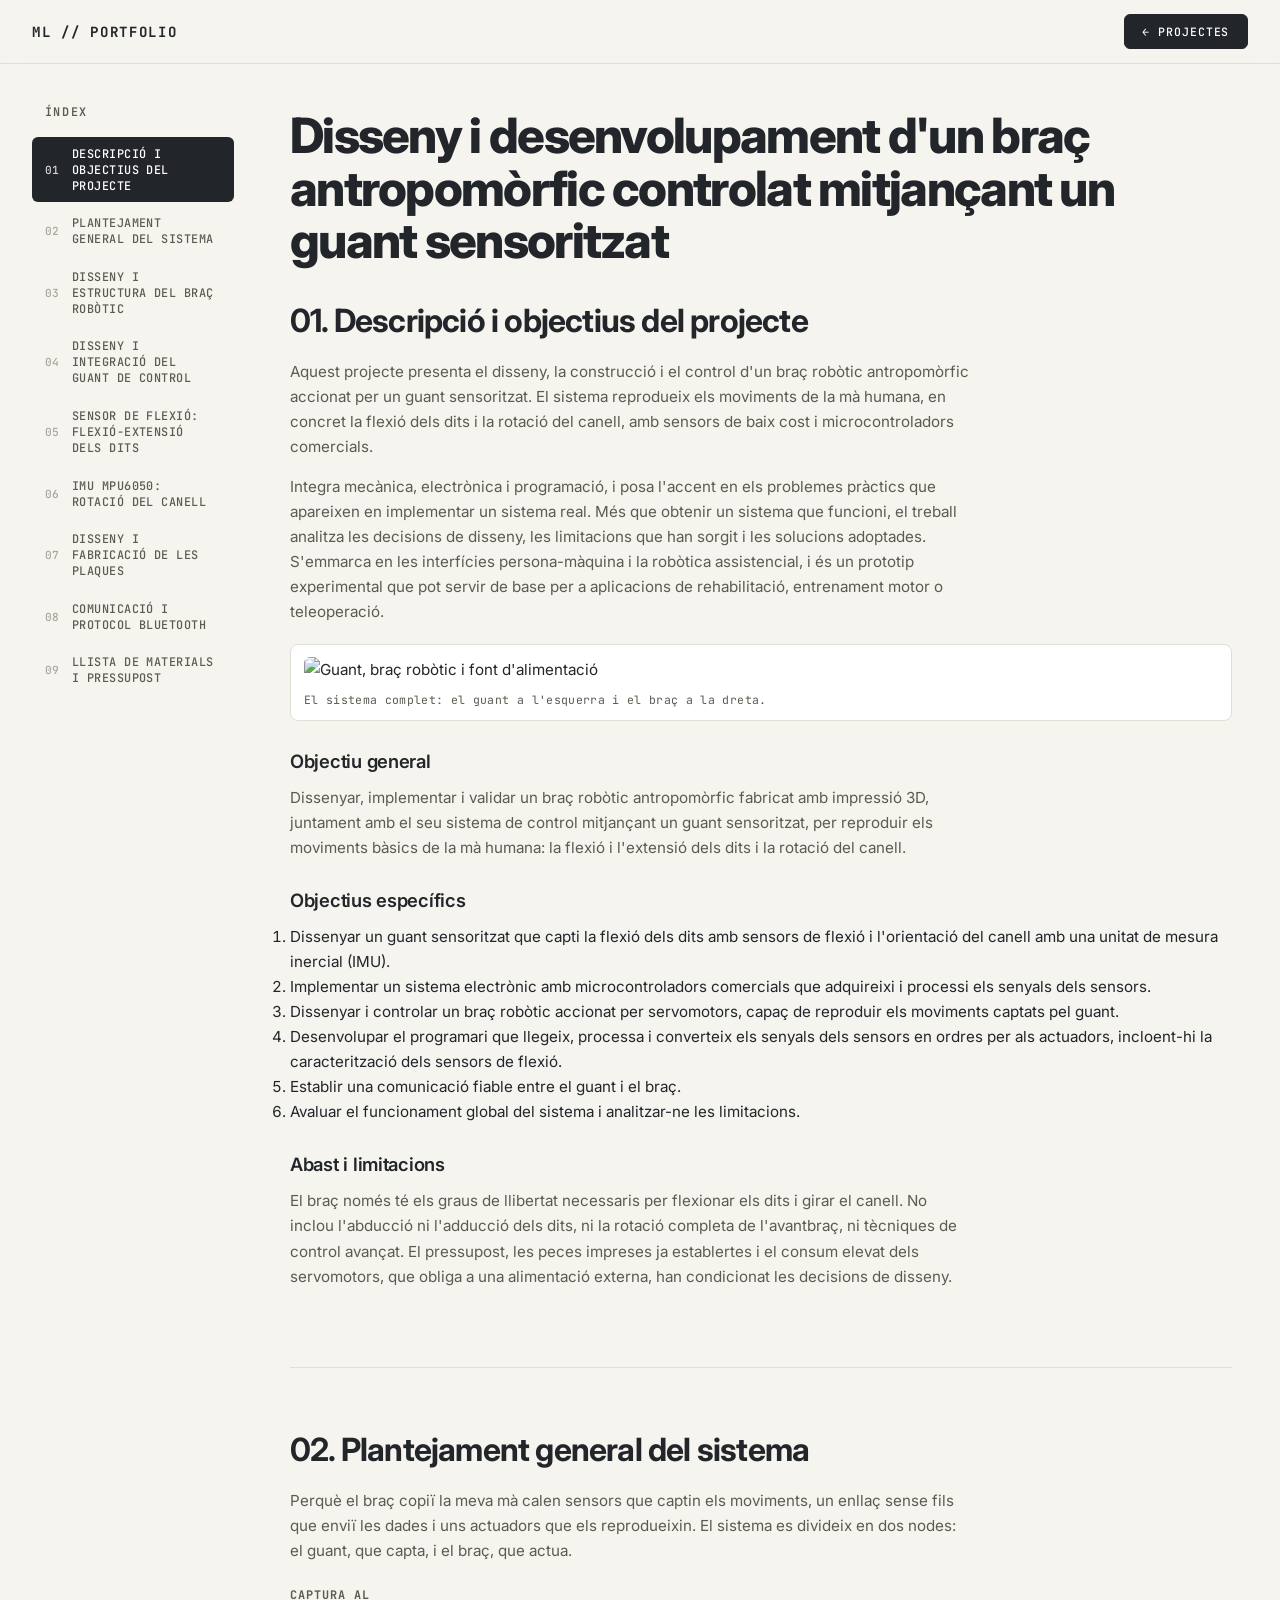
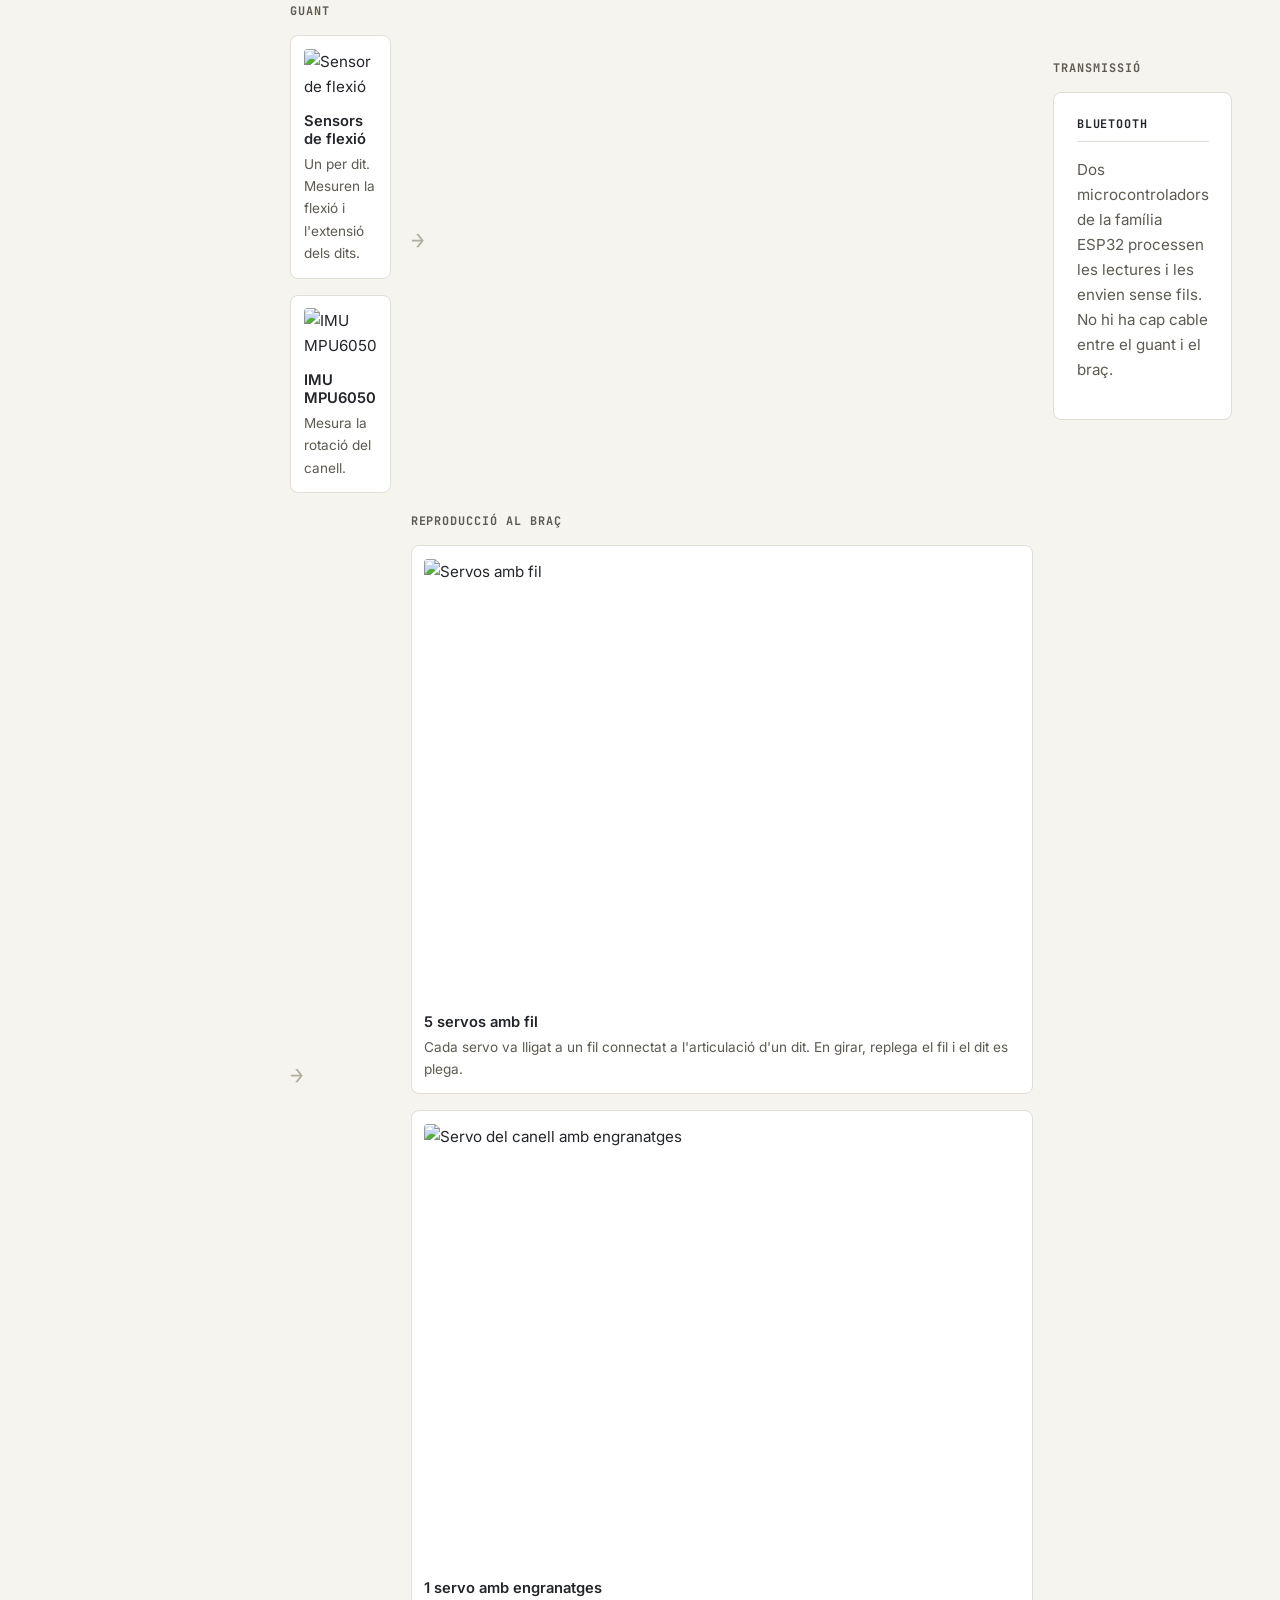
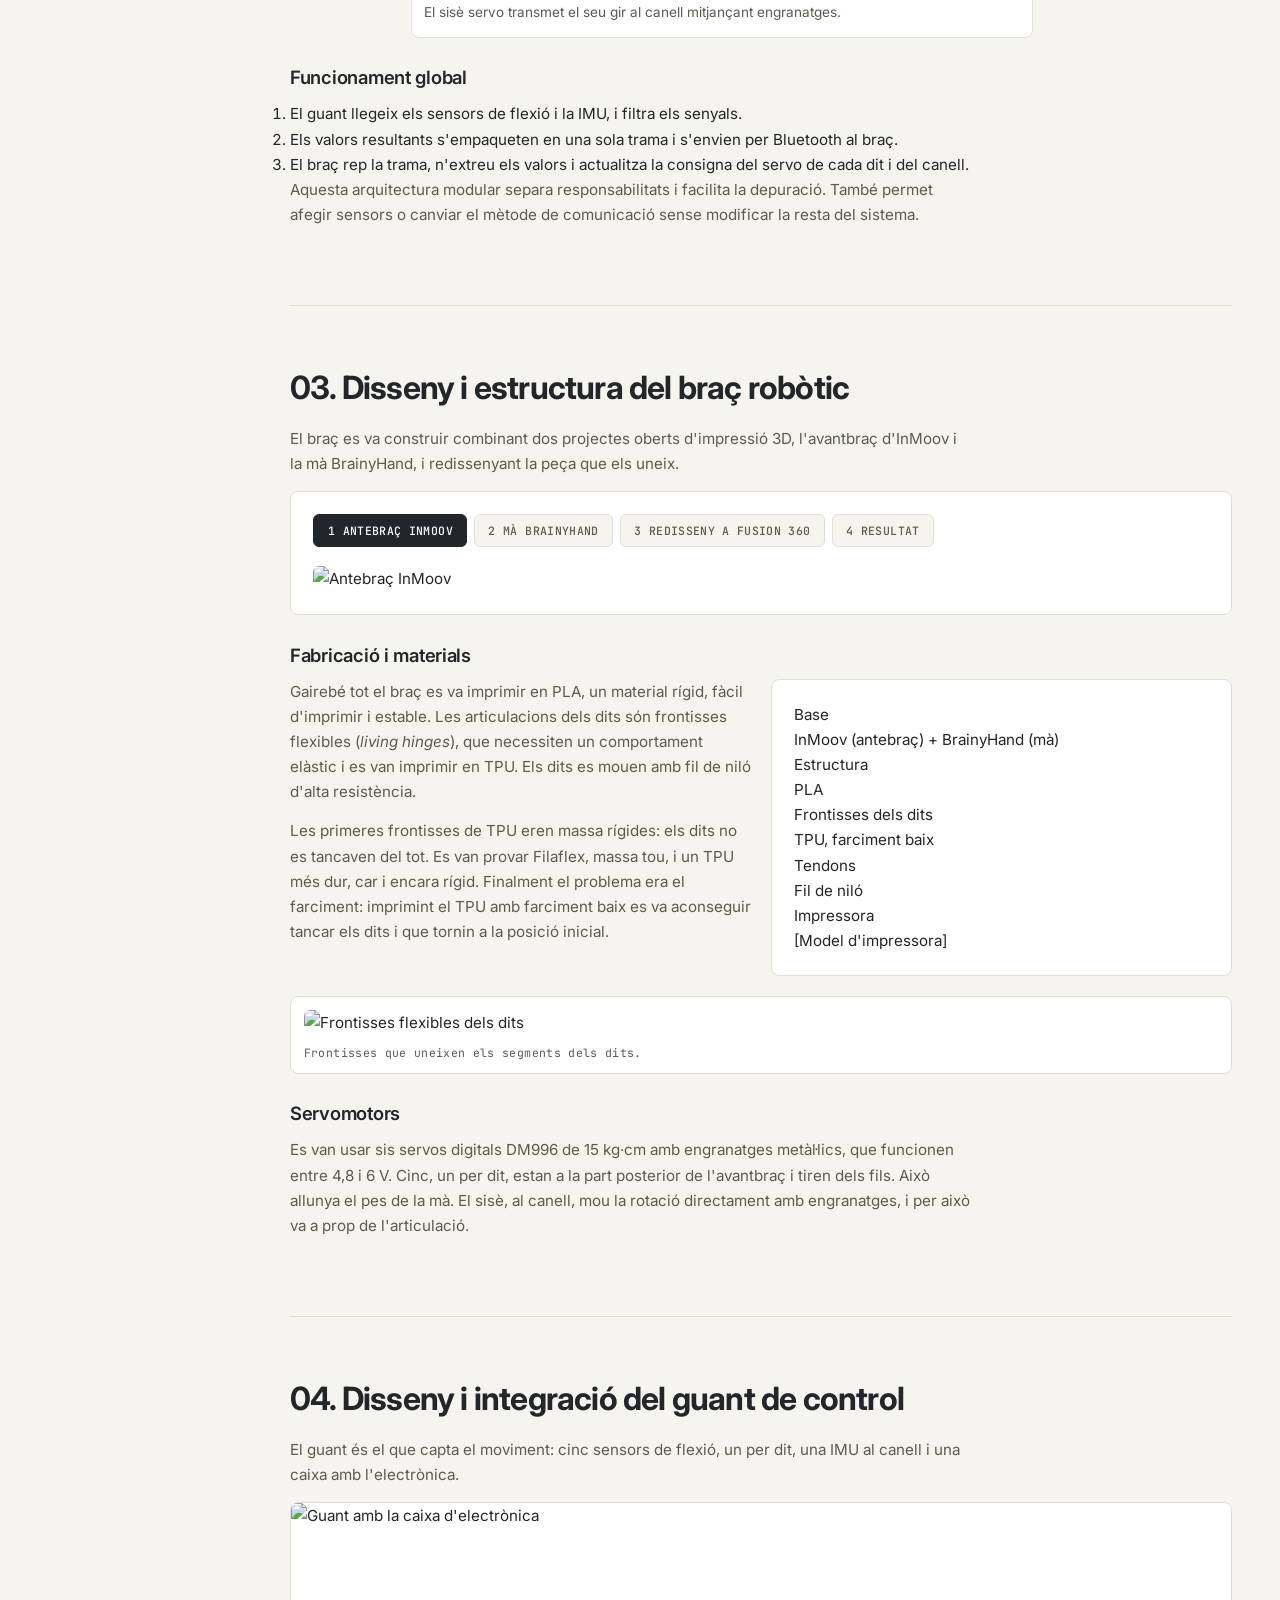
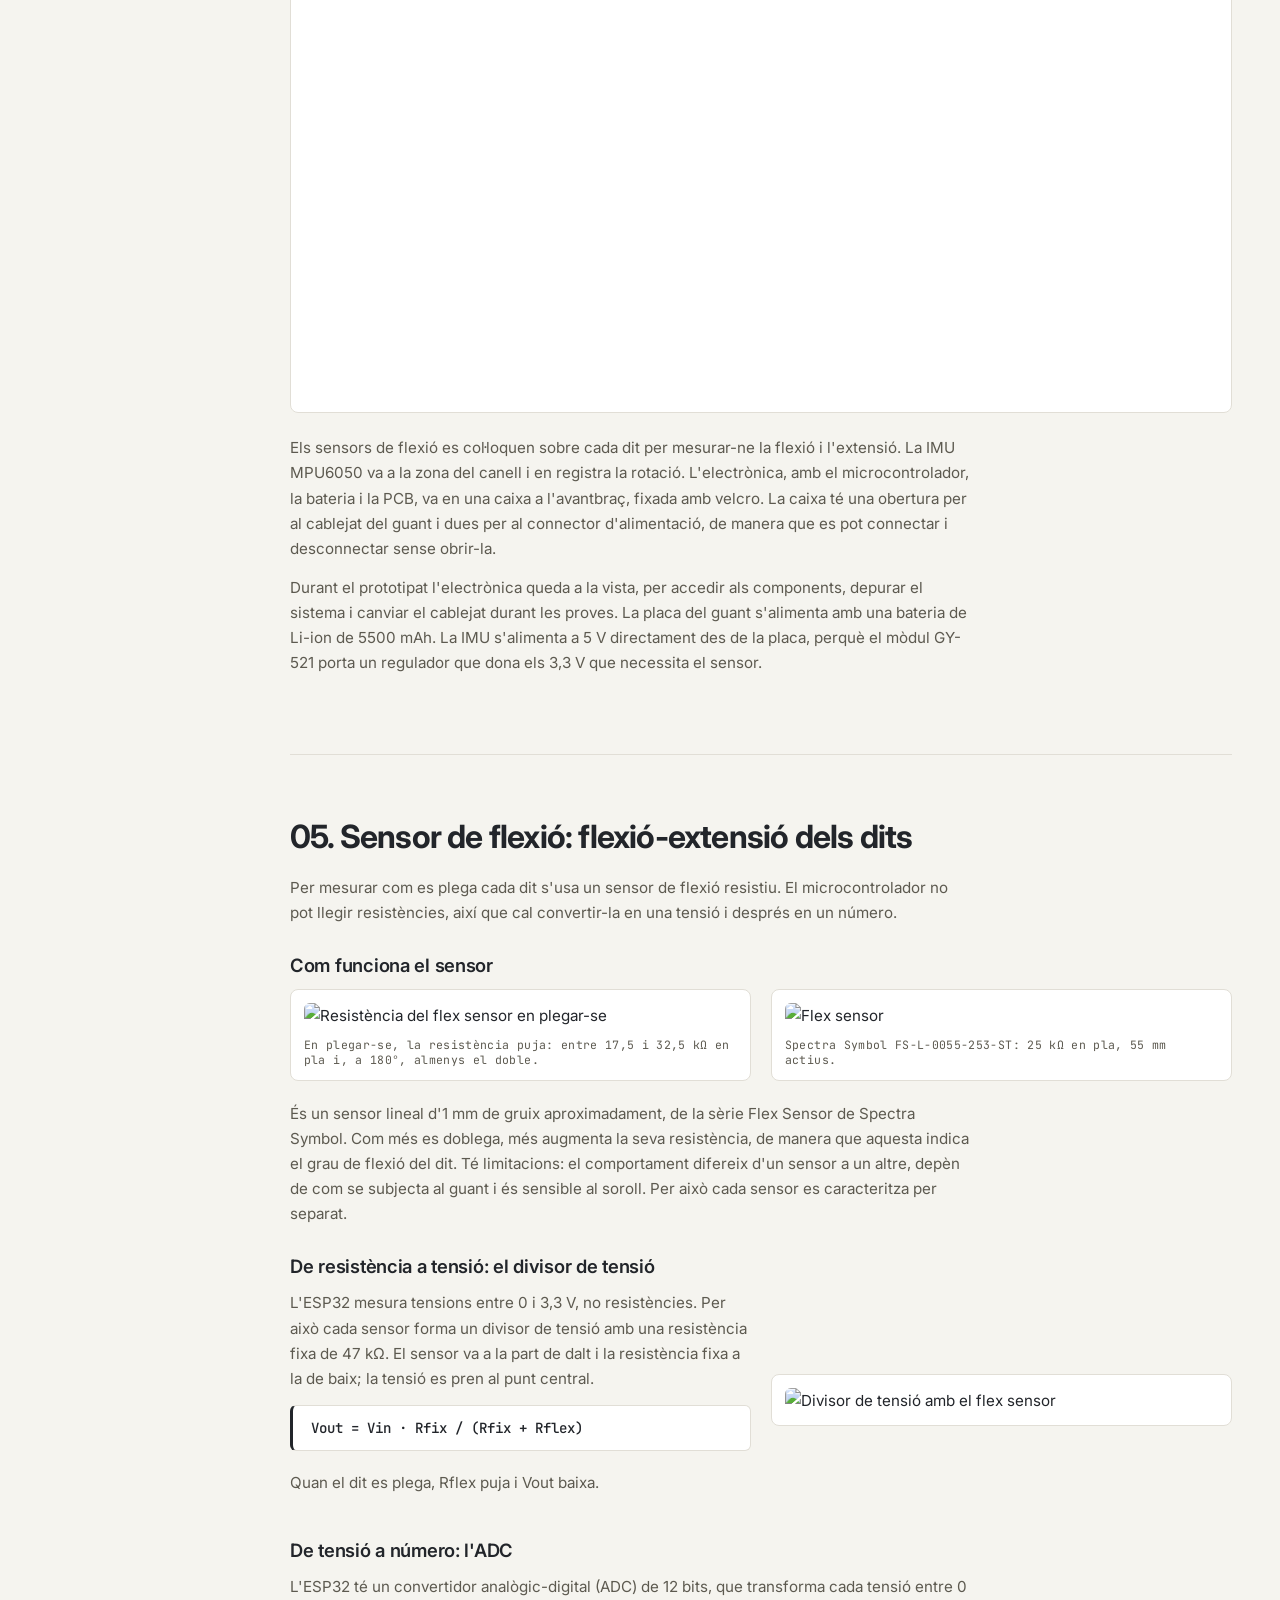
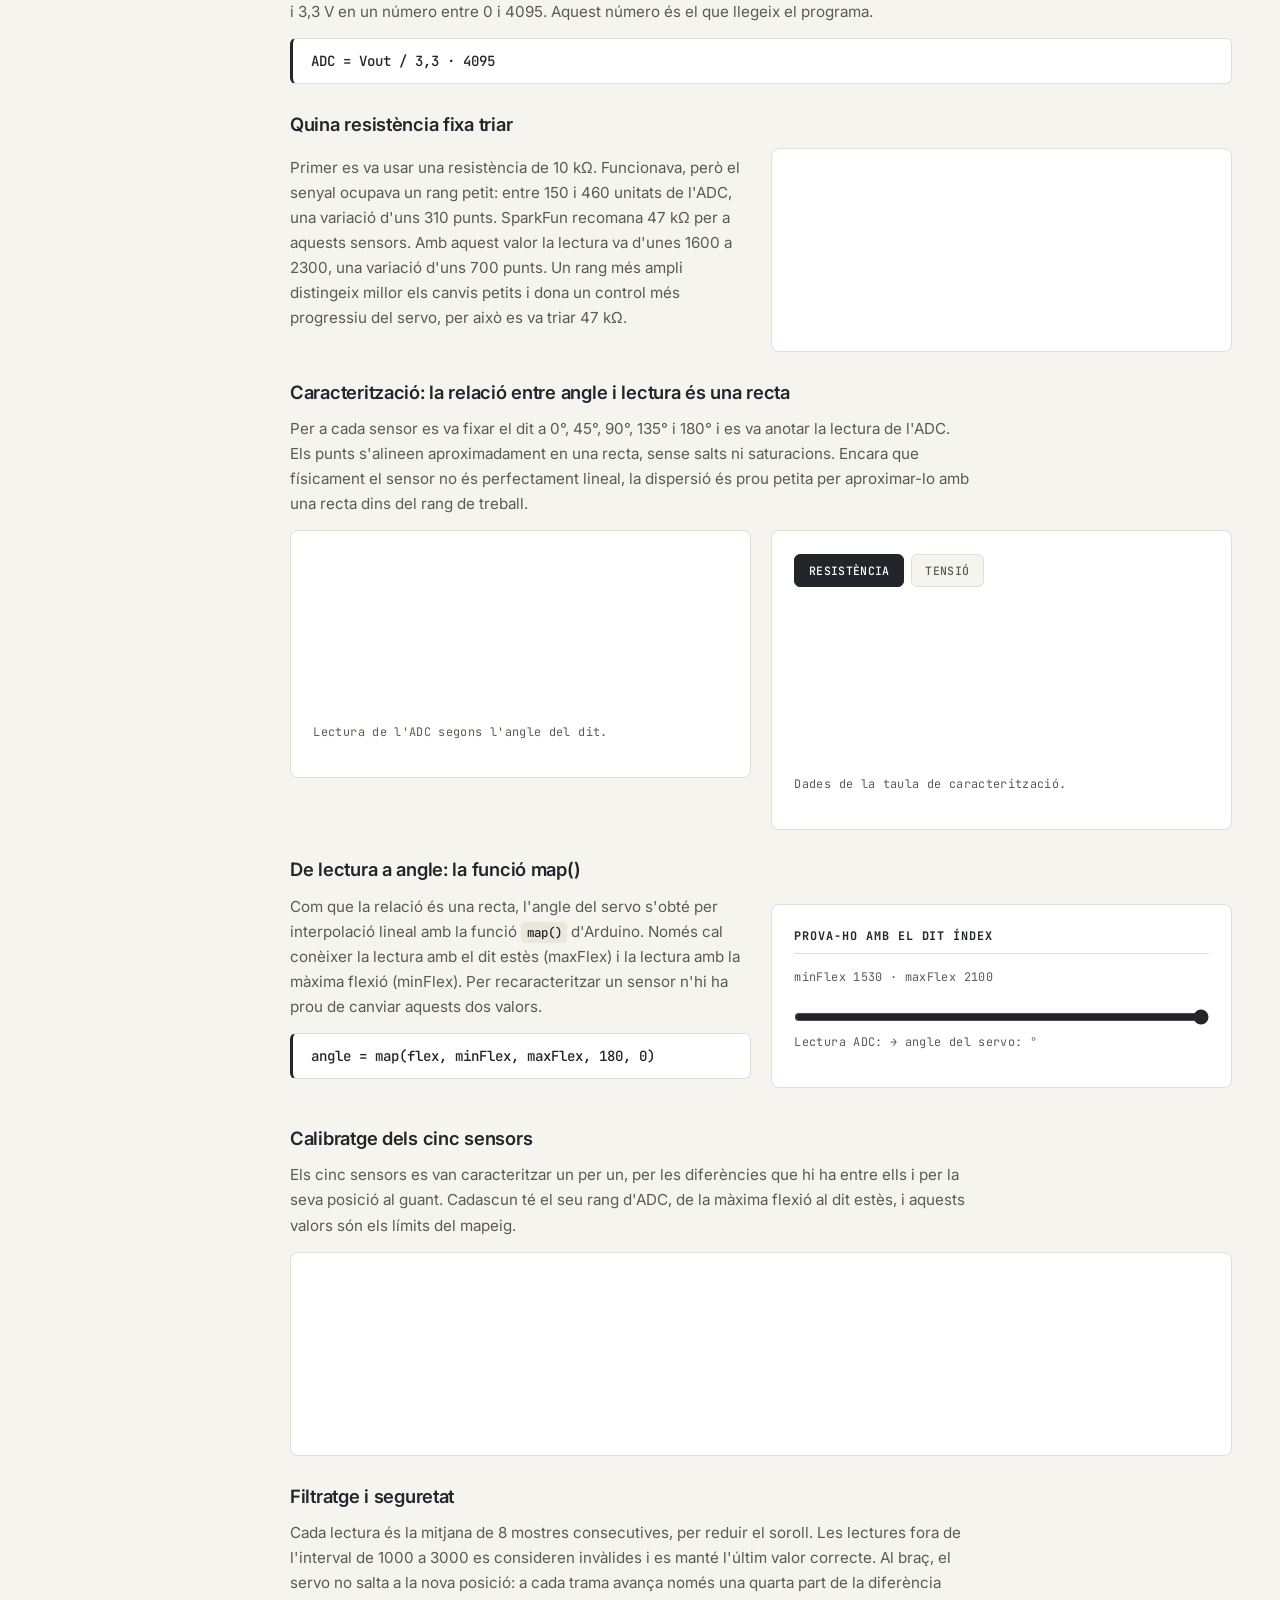
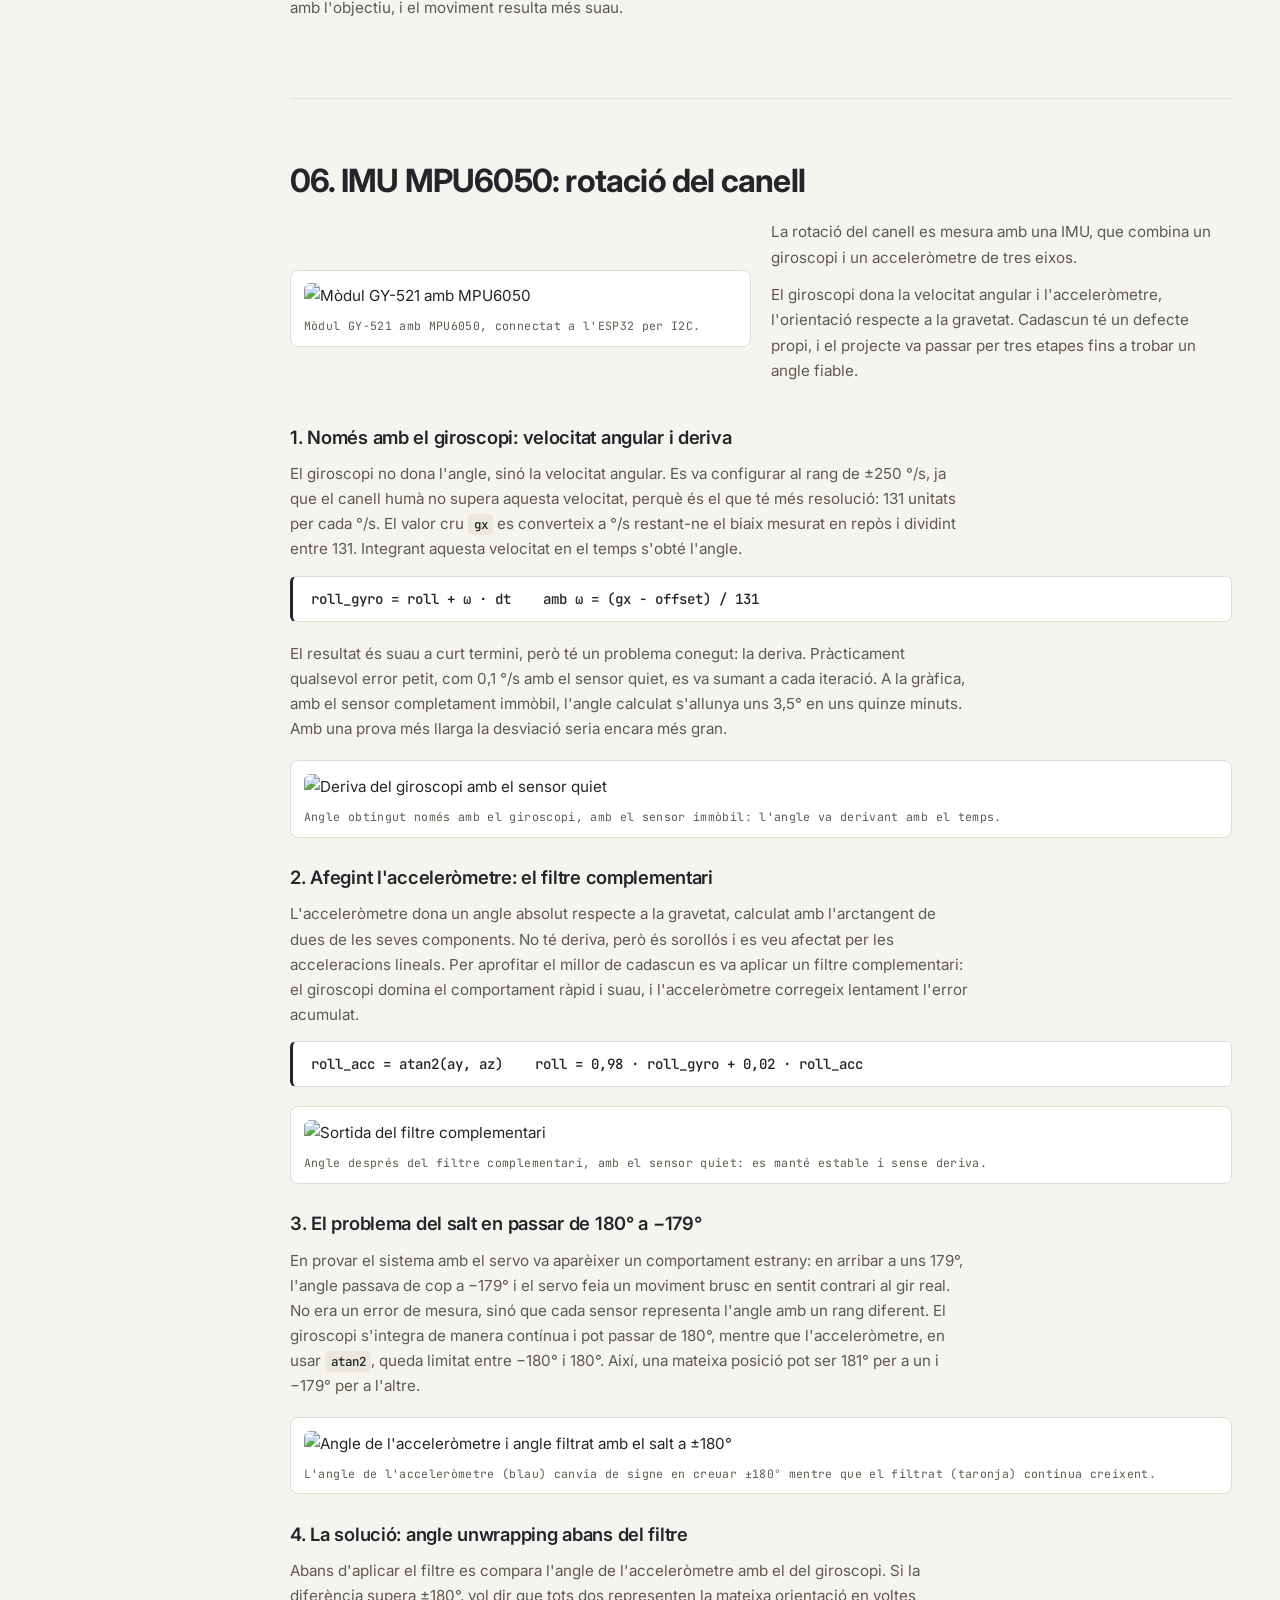
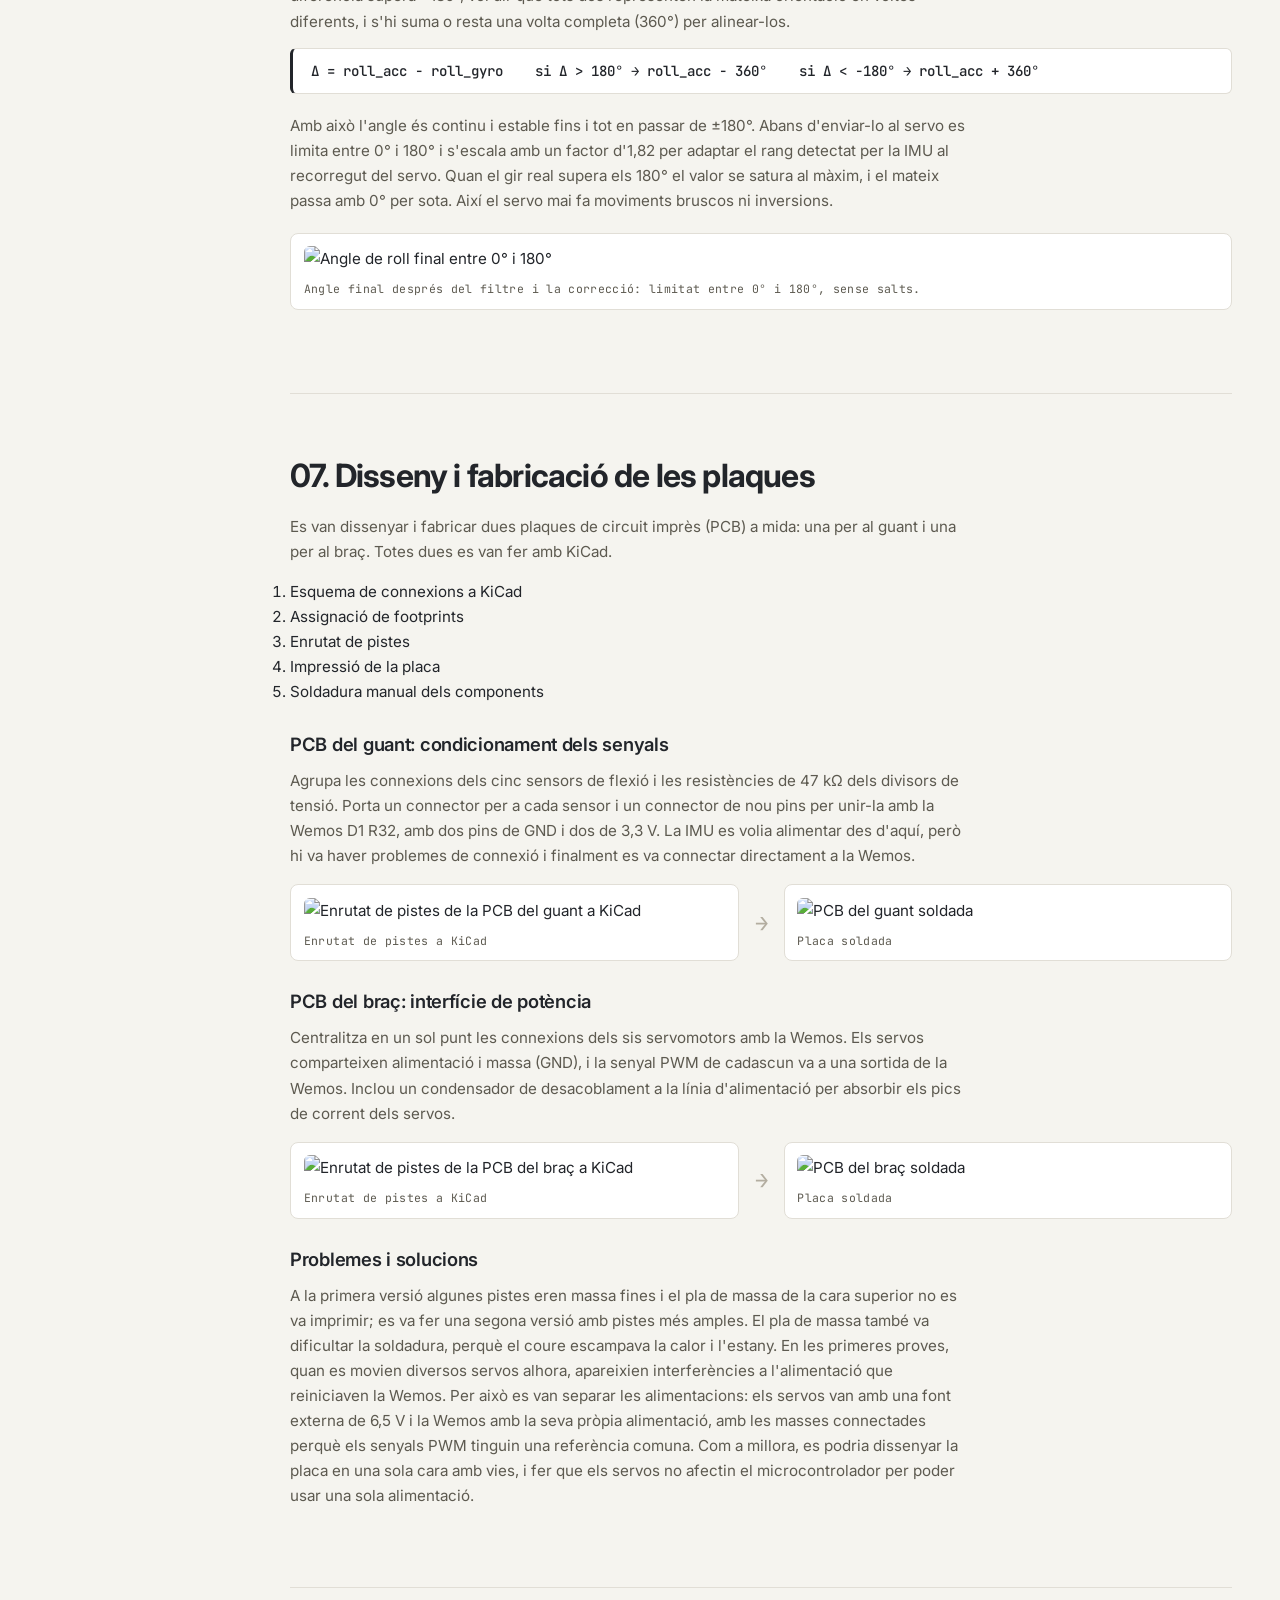
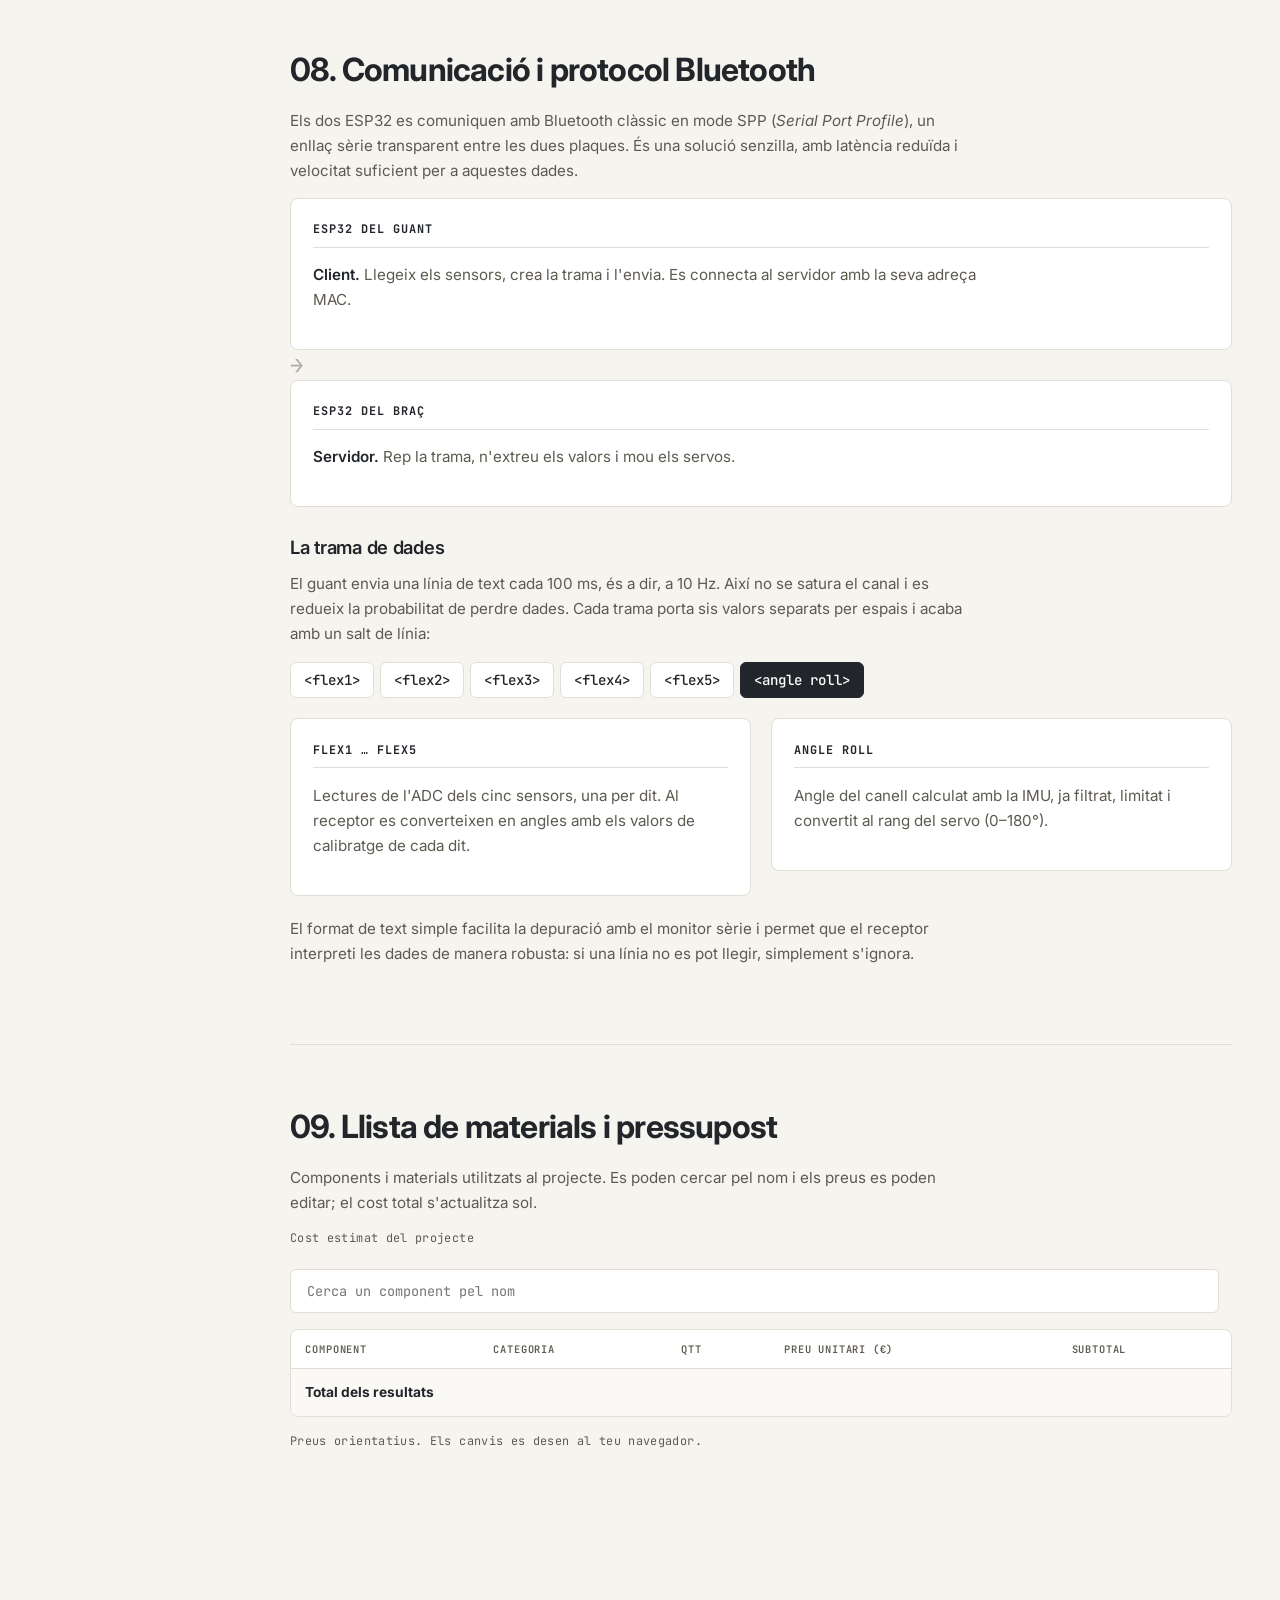
==== commit bdc96658: "Update index.html" ====
--- a/index.html
+++ b/index.html
@@ -1,311 +1,296 @@
 <!DOCTYPE html>
 <html lang="ca">
 <head>
-  <meta charset="UTF-8">
-  <meta name="viewport" content="width=device-width, initial-scale=1">
-  <title>Braç robòtic antropomòrfic controlat amb guant sensoritzat | Portfolio</title>
-  <link rel="preconnect" href="https://fonts.googleapis.com">
-  <link rel="preconnect" href="https://fonts.gstatic.com" crossorigin>
-  <link href="https://fonts.googleapis.com/css2?family=Inter:wght@400;500;600;700&family=JetBrains+Mono:wght@400;500;700&display=swap" rel="stylesheet">
-  <link rel="stylesheet" href="styles.css">
-  <script src="https://cdn.jsdelivr.net/npm/chart.js@4.4.1/dist/chart.umd.min.js" defer></script>
-  <script src="script.js" defer></script>
+<meta charset="UTF-8">
+<meta name="viewport" content="width=device-width, initial-scale=1">
+<title>Braç robòtic controlat amb guant sensoritzat | ML Portfolio</title>
+<link rel="preconnect" href="https://fonts.googleapis.com">
+<link rel="preconnect" href="https://fonts.gstatic.com" crossorigin>
+<link href="https://fonts.googleapis.com/css2?family=Inter:wght@400;500;600&family=Inter+Tight:wght@600;700&family=JetBrains+Mono:wght@400;500;700&display=swap" rel="stylesheet">
+<link rel="stylesheet" href="styles.css">
+<script src="https://cdn.jsdelivr.net/npm/chart.js@4.4.1/dist/chart.umd.min.js" defer></script>
+<script src="script.js" defer></script>
 </head>
 <body>
 <div id="progress"></div>
-
 <header class="nav">
   <a href="../index.html" class="logo">ML // Portfolio</a>
   <a href="../index.html" class="btn">&larr; Projectes</a>
 </header>
 
 <div class="layout">
-  <aside class="side">
-    <nav class="side-in" aria-label="Índex del projecte">
-      <span class="mono">Índex</span>
-      <a href="#objectius" class="active"><i>01</i>Descripció i objectius</a>
-      <a href="#plantejament"><i>02</i>Plantejament general</a>
-      <a href="#disseny-brac"><i>03</i>Disseny del braç</a>
-      <a href="#disseny-guant"><i>04</i>Integració del guant</a>
-      <a href="#sensor-flexio"><i>05</i>Sensor de flexió</a>
-      <a href="#imu-mpu6050"><i>06</i>IMU MPU6050</a>
-      <a href="#pcb-plaques"><i>07</i>Fabricació de plaques</a>
-      <a href="#comunicacio-bt"><i>08</i>Comunicació Bluetooth</a>
-      <a href="#materials-pressupost"><i>09</i>Materials i pressupost</a>
-    </nav>
-  </aside>
-
-  <main class="main">
-
-    <!-- 01. Descripció i objectius del projecte -->
-    <section id="objectius">
-      <h1>Braç robòtic antropomòrfic controlat amb guant sensoritzat</h1>
-      
-      <p class="intro-text">
-        Aquest projecte consisteix en el disseny, desenvolupament i implementació d'un sistema de teleoperació per a un braç robòtic antropomòrfic imprès en 3D, accionat en temps real mitjançant un guant sensoritzat de baix cost. La finalitat principal és la reproducció fidel dels moviments bàsics de la mà humana —concretament la flexió individual dels dits i la rotació de la articulació del canell— registrant la informació gestual de l'usuari i transmetent-la de forma sense fils.
-      </p>
-
-      <h2>Descripció general i context</h2>
-      <p>
-        Dins de l'àmbit de l'Enginyeria Biomèdica, la reproducció antropomòrfica té un paper crucial en el desenvolupament d'interfícies home-màquina (HMI), la robòtica assistencial i la rehabilitació motora. Aquest prototip experimental pretén demostrar la viabilitat de construir plataformes de teleoperació funcionals utilitzant components comercials, resolent de forma pràctica els reptes d'integració mecànica, condicionament del senyal, fusió sensorial i comunicació encastada.
-      </p>
-
-      <h2>Objectius del projecte</h2>
-      <div class="grid2">
-        <div class="card">
-          <h3>Objectiu General</h3>
-          <p>Dissenyar, construir i validar un sistema integrat format per un guant sensoritzat i un braç robòtic capaç de replicar els moviments de flexió-extensió dels dits i la pronosupinació del canell en temps real.</p>
-        </div>
-        <div class="card">
-          <h3>Objectius Específics</h3>
-          <ul>
-            <li>Desenvolupar un guant articulat amb 5 sensors de flexió resistius i una unitat de mesura inercial (IMU).</li>
-            <li>Dissenyar i fabricar plaques de circuit imprès (PCB) personalitzades per a l'adquisició de senyals i gestió de potència.</li>
-            <li>Implementar un filtre complementari amb correcció de discontinuïtats angulars per eliminar la deriva del giroscopi.</li>
-            <li>Establir un enllaç de comunicació robus i de baixa latència via Bluetooth SPP entre dos microcontroladors ESP32.</li>
-          </ul>
-        </div>
-      </div>
-
-      <figure class="card fig wide">
-        <img class="zoom" src="img/sistema.jpg" alt="Guant, braç robòtic i font d'alimentació">
-        <figcaption class="mono">Montatge final del sistema integrat: guant emissor (esquerra) i braç robòtic receptor (dreta).</figcaption>
-      </figure>
-    </section>
-
-    <!-- Plantejament general del sistema -->
-    <section id="plantejament">
-      <h2>Plantejament general del sistema</h2>
-      <p class="intro-text">
-        El sistema s'estructura en dos nodes principals clarament diferenciats que separen la captura de moviments de l'actuació mecànica:
-      </p>
-
-      <div class="pipe">
-        <div class="col">
-          <h3>1. Node Emissor (Guant)</h3>
-          <p>Un microcontrolador ESP32 capta els senyals analògics dels 5 sensors de flexió mitjançant el seu ADC i rep les dades d'orientació de la IMU MPU6050 via I²C. Realitza el filtratge digital, l'algorisme de fusió sensorial i l'empaquetat de les dades.</p>
-          <figure class="card mini"><img class="zoom" src="img/flex.jpg" alt="Sensor de flexió"><h4>Sensors de flexió</h4><p>Mesuren el grau de curvatura dels dits.</p></figure>
-          <figure class="card mini"><img class="zoom" src="img/imu.jpg" alt="IMU MPU6050"><h4>IMU MPU6050</h4><p>Mesura l'acceleració i velocitat angular del canell.</p></figure>
-        </div>
-        
-        <div class="col mid">
-          <h3>2. Enllaç Incomplert</h3>
-          <div class="card">
-            <h4>Bluetooth SPP</h4>
-            <p>Es va establir una comunicació sèrie transparent a 10 Hz (tramat cada 100 ms) entre ambdues plaques ESP32, garantint latència mínima i evitant la saturació del canal.</p>
-          </div>
-        </div>
-
-        <div class="col">
-          <h3>3. Node Receptor (Braç)</h3>
-          <p>Un segon ESP32 rep la trama de dades, descodifica els valors, aplica la conversió a angles de servo i genera 6 senyals PWM individuals per accionar la mecànica del braç robòtic.</p>
-          <figure class="card mini"><img class="zoom" src="img/servo-hilo.jpg" alt="Servos amb fil"><h4>5 Servos de tendó</h4><p>Accionen els dits mitjançant fil de niló.</p></figure>
-          <figure class="card mini"><img class="zoom" src="img/servo-engranajes.jpg" alt="Servo del canell"><h4>1 Servo d'engranatges</h4><p>Transmet el gir directament al canell.</p></figure>
-        </div>
-      </div>
-    </section>
-
-    <!-- Disseny i estructura del braç robòtic -->
-    <section id="disseny-brac">
-      <h2>Disseny i estructura del braç robòtic</h2>
-      <p>
-        El disseny mecànic es va desenvolupar combinant i adaptant dos models de codi obert reconeguts per optimitzar la fiabilitat mecànica i reduir la complexitat d'assemblatge.
-      </p>
-
-      <div class="card">
-        <div class="tabs" role="tablist">
-          <button class="tab active" role="tab" data-step="0">1. Antebraç InMoov</button>
-          <button class="tab" role="tab" data-step="1">2. Mà BrainyHand</button>
-          <button class="tab" role="tab" data-step="2">3. Redisseny Fusion 360</button>
-          <button class="tab" role="tab" data-step="3">4. Resultat Final</button>
-        </div>
-        <div class="grid2 cad" id="cad-panel">
-          <img id="cad-img" class="zoom" src="img/inmoov.jpg" alt="Antebraç InMoov">
-          <div><h3 id="cad-title"></h3><p id="cad-desc"></p></div>
-        </div>
-      </div>
-
-      <div class="card" style="margin-top:1.5rem">
-        <h3>Integració i Fabricació Mecànica</h3>
-        <p>
-          Per resoldre la incompatibilitat geomètrica entre la base plana de la mà BrainyHand i la unió cilíndrica del canell InMoov, es va dissenyar una peça d'acoblament híbrida personalitzada a CAD. Així mateix, es van optimitzar les articulacions de flexió (<em>living hinges</em>) fabricant-les en TPU amb una densitat de rebliment reduïda per garantir el retorn elàstic sense sobrecarregar els servomotors DM996 de 15 kg·cm.
-        </p>
-      </div>
-    </section>
-
-    <!-- Disseny i integració del guant de control -->
-    <section id="disseny-guant">
-      <h2>Disseny i integració del guant de control</h2>
-      <p>
-        El guant actua com la interfície d'entrada principal. Està format per una estructura tèxtil sobre la qual es van muntar 5 sensors de flexió Spectra Symbol al llarg dels dits i un mòdul GY-521 (MPU6050) fixat al dors del canell.
-      </p>
-      <div class="co" id="glove">
-        <img class="zoom" src="img/guante-caja.jpg" alt="Guant sensoritzat amb la caixa d'electrònica">
-      </div>
-      <p style="margin-top: 1rem;">
-        Tot el cableat es va canalitzar cap a una caixa d'electrònica adaptada a l'antebraç, fixada mitjançant tires de velcro. Aquesta caixa conté la PCB de condicionament de senyal, la placa ESP32 i la font d'alimentació Li-ion independent.
-      </p>
-    </section>
-
-    <!-- Sensor de flexió: flexio-extensio dels dits -->
-    <section id="sensor-flexio">
-      <h2>Sensor de flexió: flexio-extensió dels dits</h2>
-      <p>
-        Es van utilitzar sensors resistius lineals Spectra Symbol FS-L-0055-253-ST ($25\text{ k}\Omega$ en pla). En flexionar-se el sensor, la seva resistència augmenta des d'uns $17.5\text{ k}\Omega$ fins a més de $50\text{ k}\Omega$ a $180^\circ$.
-      </p>
-
-      <h3>Divisor de tensió i optimització de la resistència fixa</h3>
-      <div class="grid2 mid-al">
-        <div>
-          <p>
-            Perquè el convertidor analògic-digital (ADC) de 12 bits de l'ESP32 pugui llegir la variació de resistència, s'integra cada sensor en un divisor de tensió alimentat a $V_{in} = 3.3\text{ V}$.
-          </p>
-          <p class="eq">$$V_{out} = V_{in} \cdot \frac{R_{flex}}{R_{fix} + R_{flex}}$$</p>
-          <p>
-            Inicialment es va provar una resistència fixa de $R_{fix} = 10\text{ k}\Omega$, però la variació del senyal era de només ~310 unitats d'ADC (150 a 460). Al substituir-la per una resistència de **$47\text{ k}\Omega$**, el rang útil de l'ADC es va ampliar a més de 700 unitats (1600 a 2300), millorant dràsticament la resolució i la precisió del control.
-          </p>
-        </div>
-        <figure class="card fig"><img class="zoom" src="img/divisor.jpg" alt="Divisor de tensió"></figure>
-      </div>
-
-      <h3>Mapeig lineal i calibratge individual</h3>
-      <p>
-        Tot i que la resposta del sensor no és purament lineal, la caracterització experimental va demostrar una evolució monòtona i sostinguda. Mitjançant la funció <code>map()</code> d'Arduino es tradueix la lectura ADC a un angle de servo ($0^\circ - 180^\circ$):
-      </p>
-      <p class="eq">$$\theta = 180 \cdot \frac{flex - flex_{min}}{flex_{max} - flex_{min}}$$</p>
-
-      <div class="grid2">
-        <div class="card"><canvas id="chart" aria-label="Lectura ADC segons l'angle"></canvas></div>
-        <div class="card">
-          <h4>Proba de calibratge interactiva (Índex)</h4>
-          <input type="range" id="adc" min="1530" max="2100" value="2100" aria-label="Lectura ADC">
-          <p class="mono">Lectura ADC: <b id="adc-v"></b> &rarr; Angle calculat: <b id="adc-a"></b>°</p>
-        </div>
-      </div>
-
-      <div class="card" style="margin-top:1.5rem">
-        <h4>Calibratge dels 5 sensorsIndividuals</h4>
-        <canvas id="c-cal"></canvas>
-        <p class="mono">Cada dit va ser caracteritzat de forma independent per corregir desviacions mecàniques de fabricació.</p>
-      </div>
-    </section>
-
-    <!-- IMU MPU6050: roacion de la muñeca -->
-    <section id="imu-mpu6050">
-      <h2>IMU MPU6050: rotació del canell</h2>
-      <p>
-        Per mesurar l'orientació del canell (angle de <em>roll</em>), s'utilitza el mòdul MPU6050 connectat per bus I²C. El sensor integra un giroscopi i un acceleròmetre de 3 eixos.
-      </p>
-
-      <h3>1. Mètode inicial: Giroscopi pur i problema de la deriva</h3>
-      <p>
-        El giroscopi mesura la velocitat angular ($\omega_x$). Dividint la lectura cruda per la sensibilitat de $131\text{ LSB}/(^\circ/\text{s})$ (rang $\pm250^\circ/\text{s}$) s'obté la velocitat angular en unitats físiques. L'angle s'obté per integració temporal:
-      </p>
-      <p class="eq">$$roll_{gyro}(t) = roll_{gyro}(t-1) + \omega_x \cdot dt$$</p>
-      <p>
-        <strong>Problema detectat:</strong> Malgrat oferir un senyal molt suau a curt termini, el giroscopi acumula error per soroll continu (**deriva**). Amb el sensor totalment immòbil en repòs, l'angle calculat es desviava més de $3.5^\circ$ en pocs minuts, fent-lo inviable com a mètode únic.
-      </p>
-
-      <figure class="card fig wide">
-        <img class="zoom" src="img/deriva.jpg" alt="Deriva del giroscopi en repòs">
-        <figcaption class="mono">Deriva observada en el giroscopi pur amb el sensor en posició fixa.</figcaption>
-      </figure>
-
-      <h3>2. Solució: Aceleròmetre i Filtre Complementari</h3>
-      <p>
-        L'acceleròmetre mesura l'orientació absoluta respecte al camp gravitatori sense deriva acumulada, utilitzant la funció trigonomètrica <code>atan2()</code>:
-      </p>
-      <p class="eq">$$roll_{acc} = \text{atan2}(a_y, a_z) \cdot \frac{180}{\pi}$$</p>
-      <p>
-        Com que l'acceleròmetre és molt sensible al soroll d'alta freqüència i vibracions, es combinen ambdós sensors mitjançant un **filtre complementari**:
-      </p>
-      <p class="eq">$$roll = 0.98 \cdot roll_{gyro} + 0.02 \cdot roll_{acc}$$</p>
-
-      <h3>3. Problema del salt angular ($\pm180^\circ$) i alineació de la fase</h3>
-      <p>
-        En rotar el canell prop del límit fons de gir, la funció <code>atan2()</code> de l'acceleròmetre presenta un salt brusc de $+180^\circ$ a $-179^\circ$. Si aquest salt entra directament al filtre complementari, es produeix un descens agressiu de l'angle calculat que provocaria col·lisions brusques en el servomotor.
-      </p>
-      <p>
-        <strong>Solució implementada (Angle Unwrapping):</strong> Abans d'executar l'equació del filtre, es detecta la discontinuïtat angular en el senyal de l'acceleròmetre i s'alinea la seva fase amb la trajectòria acumulada del giroscopi. D'aquesta manera s'elimina qualsevol salt destructiu, mantenint la sortida suau i estable.
-      </p>
-
-      <figure class="card fig wide">
-        <img class="zoom" src="img/filtro.jpg" alt="Sortida del filtre complementari corregit">
-        <figcaption class="mono">Resposta final de l'angle filtrat sense deriva i lliure de salts de discontinuïtat.</figcaption>
-      </figure>
-    </section>
-
-    <!-- Disseny i fabricació de les plaques -->
-    <section id="pcb-plaques">
-      <h2>Disseny i fabricació de les plaques (PCBs)</h2>
-      <p>
-        Es van dissenyar dues plaques de circuit imprès personalitzades a KiCad per tal d'eliminar el cableat volador i centralitzar la distribució elèctrica.
-      </p>
-
-      <h3>PCB del Guant (Condicionament de Senyal)</h3>
-      <p>
-        Integra els 5 divisors de tensió amb les resistències de $47\text{ k}\Omega$ i canalitza els senyals analògics directament cap als pins ADC de la Wemos D1 R32.
-      </p>
-      <div class="pair">
-        <figure class="card fig"><img class="zoom" src="img/kicad-guante.jpg" alt="Disseny KiCad Guant"><figcaption class="mono">Disseny de pistes a KiCad</figcaption></figure>
-        <span class="arrow" aria-hidden="true">&rarr;</span>
-        <figure class="card fig"><img class="zoom" src="img/pcb-guante.jpg" alt="PCB Guant soldada"><figcaption class="mono">PCB final soldada</figcaption></figure>
-      </div>
-
-      <h3>PCB del Braç (Gestió de Potència i Actuació)</h3>
-      <p>
-        Centralitza les línies PWM dels 6 servomotors. A causa dels pics de corrent dels servos (fins a 1.6 A simultanis), es va optar per **separar completament les alimentacions**: els servos s'alimenten des d'una font externa a 6.5 V i el microcontrolador des d'una bateria independent, mantenint la massa (GND) comuna.
-      </p>
-      <div class="pair">
-        <figure class="card fig"><img class="zoom" src="img/kicad-brazo.jpg" alt="Disseny KiCad Braç"><figcaption class="mono">Disseny de pistes a KiCad</figcaption></figure>
-        <span class="arrow" aria-hidden="true">&rarr;</span>
-        <figure class="card fig"><img class="zoom" src="img/pcb-brazo-2.jpg" alt="PCB Braç soldada"><figcaption class="mono">PCB final soldada</figcaption></figure>
-      </div>
-    </section>
-
-    <!-- Comunicació i protocol Bluetooth -->
-    <section id="comunicacio-bt">
-      <h2>Comunicació i protocol Bluetooth</h2>
-      <p>
-        La comunicació sense fils s'estableix mitjançant Bluetooth Clàssic en mode SPP (Serial Port Profile). La placa ESP32 del guant actua com a **Client** i la del braç com a **Servidor**.
-      </p>
-
-      <h3>Estructura de la Trama de Dades</h3>
-      <p>
-        S'envia una línia de text formatada cada 100 ms (freqüència de 10 Hz) que conté 6 valors separats per espais:
-      </p>
-      <div class="frame" role="img" aria-label="Trama de dades">
-        <span>&lt;flex1&gt;</span><span>&lt;flex2&gt;</span><span>&lt;flex3&gt;</span><span>&lt;flex4&gt;</span><span>&lt;flex5&gt;</span><span class="roll">&lt;roll_servo&gt;</span>
-      </div>
-      <p>
-        A les meves proves, les lectures dels 5 dits s'envien com la mitjana de 8 mostres d'ADC consecutives. El valor <code>roll_servo</code> ja s'envia completament conformat i filtrat en el rang $0^\circ-180^\circ$.
-      </p>
-    </section>
-
-    <!-- Llista de materials i pressupost -->
-    <section id="materials-pressupost">
-      <h2>Llista de materials i pressupost</h2>
-      <div class="total"><span class="mono">Cost total estimat del projecte</span><b id="grand"></b></div>
-      
-      <div class="mat-bar">
-        <input id="q" type="search" placeholder="Cerca un component pel nom..." aria-label="Cerca un component">
-        <div class="chips" id="chips"></div>
-      </div>
-      
-      <div class="tbl">
-        <table id="mt">
-          <thead>
-            <tr><th>Component</th><th>Categoria</th><th>Qtt</th><th>Preu unitari (€)</th><th>Subtotal</th></tr>
-          </thead>
-          <tbody></tbody>
-          <tfoot>
-            <tr><td colspan="4">Total dels resultats</td><td id="tot"></td></tr>
-          </tfoot>
-        </table>
-      </div>
-    </section>
-
-  </main>
+<aside class="side">
+  <nav class="side-in" aria-label="Índex del projecte">
+    <span class="mono">Índex</span>
+    <a href="#objectius" class="active"><i>01</i>Descripció i objectius del projecte</a>
+    <a href="#sistema"><i>02</i>Plantejament general del sistema</a>
+    <a href="#disseny"><i>03</i>Disseny i estructura del braç robòtic</a>
+    <a href="#guant"><i>04</i>Disseny i integració del guant de control</a>
+    <a href="#flex"><i>05</i>Sensor de flexió: flexió-extensió dels dits</a>
+    <a href="#imu"><i>06</i>IMU MPU6050: rotació del canell</a>
+    <a href="#pcb"><i>07</i>Disseny i fabricació de les plaques</a>
+    <a href="#bluetooth"><i>08</i>Comunicació i protocol Bluetooth</a>
+    <a href="#material"><i>09</i>Llista de materials i pressupost</a>
+  </nav>
+</aside>
+
+<main class="main">
+
+<section id="objectius">
+  <h1>Disseny i desenvolupament d'un braç antropomòrfic controlat mitjançant un guant sensoritzat</h1>
+  <h2>01. Descripció i objectius del projecte</h2>
+  <p class="lead">Aquest projecte presenta el disseny, la construcció i el control d'un braç robòtic antropomòrfic accionat per un guant sensoritzat. El sistema reprodueix els moviments de la mà humana, en concret la flexió dels dits i la rotació del canell, amb sensors de baix cost i microcontroladors comercials.</p>
+  <p>Integra mecànica, electrònica i programació, i posa l'accent en els problemes pràctics que apareixen en implementar un sistema real. Més que obtenir un sistema que funcioni, el treball analitza les decisions de disseny, les limitacions que han sorgit i les solucions adoptades. S'emmarca en les interfícies persona-màquina i la robòtica assistencial, i és un prototip experimental que pot servir de base per a aplicacions de rehabilitació, entrenament motor o teleoperació.</p>
+  <figure class="card fig wide"><img class="zoom" src="img/sistema.jpg" alt="Guant, braç robòtic i font d'alimentació"><figcaption class="mono">El sistema complet: el guant a l'esquerra i el braç a la dreta.</figcaption></figure>
+
+  <h3>Objectiu general</h3>
+  <p>Dissenyar, implementar i validar un braç robòtic antropomòrfic fabricat amb impressió 3D, juntament amb el seu sistema de control mitjançant un guant sensoritzat, per reproduir els moviments bàsics de la mà humana: la flexió i l'extensió dels dits i la rotació del canell.</p>
+  <h3>Objectius específics</h3>
+  <ol class="obj">
+    <li>Dissenyar un guant sensoritzat que capti la flexió dels dits amb sensors de flexió i l'orientació del canell amb una unitat de mesura inercial (IMU).</li>
+    <li>Implementar un sistema electrònic amb microcontroladors comercials que adquireixi i processi els senyals dels sensors.</li>
+    <li>Dissenyar i controlar un braç robòtic accionat per servomotors, capaç de reproduir els moviments captats pel guant.</li>
+    <li>Desenvolupar el programari que llegeix, processa i converteix els senyals dels sensors en ordres per als actuadors, incloent-hi la caracterització dels sensors de flexió.</li>
+    <li>Establir una comunicació fiable entre el guant i el braç.</li>
+    <li>Avaluar el funcionament global del sistema i analitzar-ne les limitacions.</li>
+  </ol>
+  <h3>Abast i limitacions</h3>
+  <p>El braç només té els graus de llibertat necessaris per flexionar els dits i girar el canell. No inclou l'abducció ni l'adducció dels dits, ni la rotació completa de l'avantbraç, ni tècniques de control avançat. El pressupost, les peces impreses ja establertes i el consum elevat dels servomotors, que obliga a una alimentació externa, han condicionat les decisions de disseny.</p>
+</section>
+
+<section id="sistema">
+  <h2>02. Plantejament general del sistema</h2>
+  <p class="lead">Perquè el braç copiï la meva mà calen sensors que captin els moviments, un enllaç sense fils que enviï les dades i uns actuadors que els reprodueixin. El sistema es divideix en dos nodes: el guant, que capta, i el braç, que actua.</p>
+  <div class="pipe">
+    <div class="col">
+      <h3>Captura al guant</h3>
+      <figure class="card mini"><img class="zoom" src="img/flex.jpg" alt="Sensor de flexió"><h4>Sensors de flexió</h4><p>Un per dit. Mesuren la flexió i l'extensió dels dits.</p></figure>
+      <figure class="card mini"><img class="zoom" src="img/imu.jpg" alt="IMU MPU6050"><h4>IMU MPU6050</h4><p>Mesura la rotació del canell.</p></figure>
+    </div>
+    <div class="arrow" aria-hidden="true">&rarr;</div>
+    <div class="col mid">
+      <h3>Transmissió</h3>
+      <div class="card"><h4>Bluetooth</h4><p>Dos microcontroladors de la família ESP32 processen les lectures i les envien sense fils. No hi ha cap cable entre el guant i el braç.</p></div>
+    </div>
+    <div class="arrow" aria-hidden="true">&rarr;</div>
+    <div class="col">
+      <h3>Reproducció al braç</h3>
+      <figure class="card mini"><img class="zoom" src="img/servo-hilo.jpg" alt="Servos amb fil"><h4>5 servos amb fil</h4><p>Cada servo va lligat a un fil connectat a l'articulació d'un dit. En girar, replega el fil i el dit es plega.</p></figure>
+      <figure class="card mini"><img class="zoom" src="img/servo-engranajes.jpg" alt="Servo del canell amb engranatges"><h4>1 servo amb engranatges</h4><p>El sisè servo transmet el seu gir al canell mitjançant engranatges.</p></figure>
+    </div>
+  </div>
+  <h3>Funcionament global</h3>
+  <ol class="obj">
+    <li>El guant llegeix els sensors de flexió i la IMU, i filtra els senyals.</li>
+    <li>Els valors resultants s'empaqueten en una sola trama i s'envien per Bluetooth al braç.</li>
+    <li>El braç rep la trama, n'extreu els valors i actualitza la consigna del servo de cada dit i del canell.</li>
+  </ol>
+  <p>Aquesta arquitectura modular separa responsabilitats i facilita la depuració. També permet afegir sensors o canviar el mètode de comunicació sense modificar la resta del sistema.</p>
+</section>
+
+<section id="disseny">
+  <h2>03. Disseny i estructura del braç robòtic</h2>
+  <p class="lead">El braç es va construir combinant dos projectes oberts d'impressió 3D, l'avantbraç d'InMoov i la mà BrainyHand, i redissenyant la peça que els uneix.</p>
+  <div class="card">
+    <div class="tabs" role="tablist">
+      <button class="tab active" role="tab" data-step="0">1 Antebraç InMoov</button>
+      <button class="tab" role="tab" data-step="1">2 Mà BrainyHand</button>
+      <button class="tab" role="tab" data-step="2">3 Redisseny a Fusion 360</button>
+      <button class="tab" role="tab" data-step="3">4 Resultat</button>
+    </div>
+    <div class="grid2 cad" id="cad-panel">
+      <img id="cad-img" class="zoom" src="img/inmoov.jpg" alt="Antebraç InMoov">
+      <div><h3 id="cad-title"></h3><p id="cad-desc"></p></div>
+    </div>
+  </div>
+  <h3>Fabricació i materials</h3>
+  <div class="grid2">
+    <div>
+      <p>Gairebé tot el braç es va imprimir en PLA, un material rígid, fàcil d'imprimir i estable. Les articulacions dels dits són frontisses flexibles (<i>living hinges</i>), que necessiten un comportament elàstic i es van imprimir en TPU. Els dits es mouen amb fil de niló d'alta resistència.</p>
+      <p>Les primeres frontisses de TPU eren massa rígides: els dits no es tancaven del tot. Es van provar Filaflex, massa tou, i un TPU més dur, car i encara rígid. Finalment el problema era el farciment: imprimint el TPU amb farciment baix es va aconseguir tancar els dits i que tornin a la posició inicial.</p>
+    </div>
+    <div class="card">
+      <dl class="specs">
+        <div><dt>Base</dt><dd>InMoov (antebraç) + BrainyHand (mà)</dd></div>
+        <div><dt>Estructura</dt><dd>PLA</dd></div>
+        <div><dt>Frontisses dels dits</dt><dd>TPU, farciment baix</dd></div>
+        <div><dt>Tendons</dt><dd>Fil de niló</dd></div>
+        <div><dt>Impressora</dt><dd>[Model d'impressora]</dd></div>
+      </dl>
+    </div>
+  </div>
+  <figure class="card fig wide"><img class="zoom" src="img/bisagras.jpg" alt="Frontisses flexibles dels dits"><figcaption class="mono">Frontisses que uneixen els segments dels dits.</figcaption></figure>
+  <h3>Servomotors</h3>
+  <p>Es van usar sis servos digitals DM996 de 15 kg·cm amb engranatges metàl·lics, que funcionen entre 4,8 i 6 V. Cinc, un per dit, estan a la part posterior de l'avantbraç i tiren dels fils. Això allunya el pes de la mà. El sisè, al canell, mou la rotació directament amb engranatges, i per això va a prop de l'articulació.</p>
+</section>
+
+<section id="guant">
+  <h2>04. Disseny i integració del guant de control</h2>
+  <p class="lead">El guant és el que capta el moviment: cinc sensors de flexió, un per dit, una IMU al canell i una caixa amb l'electrònica.</p>
+  <div class="co" id="glove"><img class="zoom" src="img/guante-caja.jpg" alt="Guant amb la caixa d'electrònica"></div>
+  <p style="margin-top:1.4rem">Els sensors de flexió es col·loquen sobre cada dit per mesurar-ne la flexió i l'extensió. La IMU MPU6050 va a la zona del canell i en registra la rotació. L'electrònica, amb el microcontrolador, la bateria i la PCB, va en una caixa a l'avantbraç, fixada amb velcro. La caixa té una obertura per al cablejat del guant i dues per al connector d'alimentació, de manera que es pot connectar i desconnectar sense obrir-la.</p>
+  <p>Durant el prototipat l'electrònica queda a la vista, per accedir als components, depurar el sistema i canviar el cablejat durant les proves. La placa del guant s'alimenta amb una bateria de Li-ion de 5500 mAh. La IMU s'alimenta a 5 V directament des de la placa, perquè el mòdul GY-521 porta un regulador que dona els 3,3 V que necessita el sensor.</p>
+</section>
+
+<section id="flex">
+  <h2>05. Sensor de flexió: flexió-extensió dels dits</h2>
+  <p class="lead">Per mesurar com es plega cada dit s'usa un sensor de flexió resistiu. El microcontrolador no pot llegir resistències, així que cal convertir-la en una tensió i després en un número.</p>
+
+  <h3>Com funciona el sensor</h3>
+  <div class="grid2">
+    <figure class="card fig"><img class="zoom" src="img/flex-doblar.jpg" alt="Resistència del flex sensor en plegar-se"><figcaption class="mono">En plegar-se, la resistència puja: entre 17,5 i 32,5 kΩ en pla i, a 180°, almenys el doble.</figcaption></figure>
+    <figure class="card fig"><img class="zoom" src="img/flex.jpg" alt="Flex sensor"><figcaption class="mono">Spectra Symbol FS-L-0055-253-ST: 25 kΩ en pla, 55 mm actius.</figcaption></figure>
+  </div>
+  <p>És un sensor lineal d'1 mm de gruix aproximadament, de la sèrie Flex Sensor de Spectra Symbol. Com més es doblega, més augmenta la seva resistència, de manera que aquesta indica el grau de flexió del dit. Té limitacions: el comportament difereix d'un sensor a un altre, depèn de com se subjecta al guant i és sensible al soroll. Per això cada sensor es caracteritza per separat.</p>
+
+  <h3>De resistència a tensió: el divisor de tensió</h3>
+  <div class="grid2 mid-al">
+    <div>
+      <p>L'ESP32 mesura tensions entre 0 i 3,3 V, no resistències. Per això cada sensor forma un divisor de tensió amb una resistència fixa de 47 kΩ. El sensor va a la part de dalt i la resistència fixa a la de baix; la tensió es pren al punt central.</p>
+      <p class="eq">Vout = Vin · Rfix / (Rfix + Rflex)</p>
+      <p>Quan el dit es plega, Rflex puja i Vout baixa.</p>
+    </div>
+    <figure class="card fig"><img class="zoom" src="img/divisor.jpg" alt="Divisor de tensió amb el flex sensor"></figure>
+  </div>
+
+  <h3>De tensió a número: l'ADC</h3>
+  <p>L'ESP32 té un convertidor analògic-digital (ADC) de 12 bits, que transforma cada tensió entre 0 i 3,3 V en un número entre 0 i 4095. Aquest número és el que llegeix el programa.</p>
+  <p class="eq">ADC = Vout / 3,3 · 4095</p>
+
+  <h3>Quina resistència fixa triar</h3>
+  <div class="grid2 mid-al">
+    <p>Primer es va usar una resistència de 10 kΩ. Funcionava, però el senyal ocupava un rang petit: entre 150 i 460 unitats de l'ADC, una variació d'uns 310 punts. SparkFun recomana 47 kΩ per a aquests sensors. Amb aquest valor la lectura va d'unes 1600 a 2300, una variació d'uns 700 punts. Un rang més ampli distingeix millor els canvis petits i dona un control més progressiu del servo, per això es va triar 47 kΩ.</p>
+    <div class="card"><canvas id="c-rf" aria-label="Rang de l'ADC amb 10 kΩ i amb 47 kΩ"></canvas></div>
+  </div>
+
+  <h3>Caracterització: la relació entre angle i lectura és una recta</h3>
+  <p>Per a cada sensor es va fixar el dit a 0°, 45°, 90°, 135° i 180° i es va anotar la lectura de l'ADC. Els punts s'alineen aproximadament en una recta, sense salts ni saturacions. Encara que físicament el sensor no és perfectament lineal, la dispersió és prou petita per aproximar-lo amb una recta dins del rang de treball.</p>
+  <div class="grid2">
+    <div class="card"><canvas id="chart" aria-label="Lectura ADC segons l'angle"></canvas><p class="mono" style="margin-top:.8rem">Lectura de l'ADC segons l'angle del dit.</p></div>
+    <div class="card">
+      <div class="tabs" id="ctabs"><button class="tab active" data-k="r">Resistència</button><button class="tab" data-k="v">Tensió</button></div>
+      <canvas id="c-multi" aria-label="Resistència i tensió segons l'angle"></canvas><p class="mono" style="margin-top:.8rem">Dades de la taula de caracterització.</p>
+    </div>
+  </div>
+
+  <h3>De lectura a angle: la funció map()</h3>
+  <div class="grid2 mid-al">
+    <div>
+      <p>Com que la relació és una recta, l'angle del servo s'obté per interpolació lineal amb la funció <code>map()</code> d'Arduino. Només cal conèixer la lectura amb el dit estès (maxFlex) i la lectura amb la màxima flexió (minFlex). Per recaracteritzar un sensor n'hi ha prou de canviar aquests dos valors.</p>
+      <p class="eq">angle = map(flex, minFlex, maxFlex, 180, 0)</p>
+    </div>
+    <div class="card">
+      <h4>Prova-ho amb el dit índex</h4>
+      <p class="mono">minFlex 1530 · maxFlex 2100</p>
+      <input type="range" id="adc" min="1530" max="2100" value="2100" aria-label="Lectura ADC">
+      <p class="mono">Lectura ADC: <b id="adc-v"></b> &rarr; angle del servo: <b id="adc-a"></b>°</p>
+    </div>
+  </div>
+
+  <h3>Calibratge dels cinc sensors</h3>
+  <p>Els cinc sensors es van caracteritzar un per un, per les diferències que hi ha entre ells i per la seva posició al guant. Cadascun té el seu rang d'ADC, de la màxima flexió al dit estès, i aquests valors són els límits del mapeig.</p>
+  <div class="card"><canvas id="c-cal" aria-label="Rang de calibratge de cada dit"></canvas></div>
+
+  <h3>Filtratge i seguretat</h3>
+  <p>Cada lectura és la mitjana de 8 mostres consecutives, per reduir el soroll. Les lectures fora de l'interval de 1000 a 3000 es consideren invàlides i es manté l'últim valor correcte. Al braç, el servo no salta a la nova posició: a cada trama avança només una quarta part de la diferència amb l'objectiu, i el moviment resulta més suau.</p>
+</section>
+
+<section id="imu">
+  <h2>06. IMU MPU6050: rotació del canell</h2>
+  <div class="grid2 mid-al">
+    <figure class="card fig"><img class="zoom" src="img/imu.jpg" alt="Mòdul GY-521 amb MPU6050"><figcaption class="mono">Mòdul GY-521 amb MPU6050, connectat a l'ESP32 per I2C.</figcaption></figure>
+    <div>
+      <p class="lead" style="margin-bottom:.8rem">La rotació del canell es mesura amb una IMU, que combina un giroscopi i un acceleròmetre de tres eixos.</p>
+      <p>El giroscopi dona la velocitat angular i l'acceleròmetre, l'orientació respecte a la gravetat. Cadascun té un defecte propi, i el projecte va passar per tres etapes fins a trobar un angle fiable.</p>
+    </div>
+  </div>
+
+  <h3>1. Només amb el giroscopi: velocitat angular i deriva</h3>
+  <p>El giroscopi no dona l'angle, sinó la velocitat angular. Es va configurar al rang de ±250 °/s, ja que el canell humà no supera aquesta velocitat, perquè és el que té més resolució: 131 unitats per cada °/s. El valor cru <code>gx</code> es converteix a °/s restant-ne el biaix mesurat en repòs i dividint entre 131. Integrant aquesta velocitat en el temps s'obté l'angle.</p>
+  <p class="eq">roll_gyro = roll + ω · dt &nbsp;&nbsp; amb ω = (gx − offset) / 131</p>
+  <p>El resultat és suau a curt termini, però té un problema conegut: la deriva. Pràcticament qualsevol error petit, com 0,1 °/s amb el sensor quiet, es va sumant a cada iteració. A la gràfica, amb el sensor completament immòbil, l'angle calculat s'allunya uns 3,5° en uns quinze minuts. Amb una prova més llarga la desviació seria encara més gran.</p>
+  <figure class="card fig wide"><img class="zoom" src="img/deriva.png" alt="Deriva del giroscopi amb el sensor quiet"><figcaption class="mono">Angle obtingut només amb el giroscopi, amb el sensor immòbil: l'angle va derivant amb el temps.</figcaption></figure>
+
+  <h3>2. Afegint l'acceleròmetre: el filtre complementari</h3>
+  <p>L'acceleròmetre dona un angle absolut respecte a la gravetat, calculat amb l'arctangent de dues de les seves components. No té deriva, però és sorollós i es veu afectat per les acceleracions lineals. Per aprofitar el millor de cadascun es va aplicar un filtre complementari: el giroscopi domina el comportament ràpid i suau, i l'acceleròmetre corregeix lentament l'error acumulat.</p>
+  <p class="eq">roll_acc = atan2(ay, az) &nbsp;&nbsp; roll = 0,98 · roll_gyro + 0,02 · roll_acc</p>
+  <figure class="card fig wide"><img class="zoom" src="img/filtro.png" alt="Sortida del filtre complementari"><figcaption class="mono">Angle després del filtre complementari, amb el sensor quiet: es manté estable i sense deriva.</figcaption></figure>
+
+  <h3>3. El problema del salt en passar de 180° a −179°</h3>
+  <p>En provar el sistema amb el servo va aparèixer un comportament estrany: en arribar a uns 179°, l'angle passava de cop a −179° i el servo feia un moviment brusc en sentit contrari al gir real. No era un error de mesura, sinó que cada sensor representa l'angle amb un rang diferent. El giroscopi s'integra de manera contínua i pot passar de 180°, mentre que l'acceleròmetre, en usar <code>atan2</code>, queda limitat entre −180° i 180°. Així, una mateixa posició pot ser 181° per a un i −179° per a l'altre.</p>
+  <figure class="card fig wide"><img class="zoom" src="img/salto-roll.png" alt="Angle de l'acceleròmetre i angle filtrat amb el salt a ±180°"><figcaption class="mono">L'angle de l'acceleròmetre (blau) canvia de signe en creuar ±180° mentre que el filtrat (taronja) continua creixent.</figcaption></figure>
+
+  <h3>4. La solució: angle unwrapping abans del filtre</h3>
+  <p>Abans d'aplicar el filtre es compara l'angle de l'acceleròmetre amb el del giroscopi. Si la diferència supera ±180°, vol dir que tots dos representen la mateixa orientació en voltes diferents, i s'hi suma o resta una volta completa (360°) per alinear-los.</p>
+  <p class="eq">Δ = roll_acc − roll_gyro &nbsp;&nbsp; si Δ &gt; 180° → roll_acc − 360° &nbsp;&nbsp; si Δ &lt; −180° → roll_acc + 360°</p>
+  <p>Amb això l'angle és continu i estable fins i tot en passar de ±180°. Abans d'enviar-lo al servo es limita entre 0° i 180° i s'escala amb un factor d'1,82 per adaptar el rang detectat per la IMU al recorregut del servo. Quan el gir real supera els 180° el valor se satura al màxim, i el mateix passa amb 0° per sota. Així el servo mai fa moviments bruscos ni inversions.</p>
+  <figure class="card fig wide"><img class="zoom" src="img/roll-correcte.png" alt="Angle de roll final entre 0° i 180°"><figcaption class="mono">Angle final després del filtre i la correcció: limitat entre 0° i 180°, sense salts.</figcaption></figure>
+</section>
+
+<section id="pcb">
+  <h2>07. Disseny i fabricació de les plaques</h2>
+  <p class="lead">Es van dissenyar i fabricar dues plaques de circuit imprès (PCB) a mida: una per al guant i una per al braç. Totes dues es van fer amb KiCad.</p>
+  <ol class="steps">
+    <li>Esquema de connexions a KiCad</li><li>Assignació de footprints</li><li>Enrutat de pistes</li><li>Impressió de la placa</li><li>Soldadura manual dels components</li>
+  </ol>
+
+  <h3>PCB del guant: condicionament dels senyals</h3>
+  <p>Agrupa les connexions dels cinc sensors de flexió i les resistències de 47 kΩ dels divisors de tensió. Porta un connector per a cada sensor i un connector de nou pins per unir-la amb la Wemos D1 R32, amb dos pins de GND i dos de 3,3 V. La IMU es volia alimentar des d'aquí, però hi va haver problemes de connexió i finalment es va connectar directament a la Wemos.</p>
+  <div class="pair">
+    <figure class="card fig"><img class="zoom" src="img/kicad-guante.jpg" alt="Enrutat de pistes de la PCB del guant a KiCad"><figcaption class="mono">Enrutat de pistes a KiCad</figcaption></figure>
+    <span class="arrow" aria-hidden="true">&rarr;</span>
+    <figure class="card fig"><img class="zoom" src="img/pcb-guante.jpg" alt="PCB del guant soldada"><figcaption class="mono">Placa soldada</figcaption></figure>
+  </div>
+
+  <h3>PCB del braç: interfície de potència</h3>
+  <p>Centralitza en un sol punt les connexions dels sis servomotors amb la Wemos. Els servos comparteixen alimentació i massa (GND), i la senyal PWM de cadascun va a una sortida de la Wemos. Inclou un condensador de desacoblament a la línia d'alimentació per absorbir els pics de corrent dels servos.</p>
+  <div class="pair">
+    <figure class="card fig"><img class="zoom" src="img/kicad-brazo.jpg" alt="Enrutat de pistes de la PCB del braç a KiCad"><figcaption class="mono">Enrutat de pistes a KiCad</figcaption></figure>
+    <span class="arrow" aria-hidden="true">&rarr;</span>
+    <figure class="card fig"><img class="zoom" src="img/pcb-brazo-2.jpg" alt="PCB del braç soldada"><figcaption class="mono">Placa soldada</figcaption></figure>
+  </div>
+
+  <h3>Problemes i solucions</h3>
+  <p>A la primera versió algunes pistes eren massa fines i el pla de massa de la cara superior no es va imprimir; es va fer una segona versió amb pistes més amples. El pla de massa també va dificultar la soldadura, perquè el coure escampava la calor i l'estany. En les primeres proves, quan es movien diversos servos alhora, apareixien interferències a l'alimentació que reiniciaven la Wemos. Per això es van separar les alimentacions: els servos van amb una font externa de 6,5 V i la Wemos amb la seva pròpia alimentació, amb les masses connectades perquè els senyals PWM tinguin una referència comuna. Com a millora, es podria dissenyar la placa en una sola cara amb vies, i fer que els servos no afectin el microcontrolador per poder usar una sola alimentació.</p>
+</section>
+
+<section id="bluetooth">
+  <h2>08. Comunicació i protocol Bluetooth</h2>
+  <p class="lead">Els dos ESP32 es comuniquen amb Bluetooth clàssic en mode SPP (<i>Serial Port Profile</i>), un enllaç sèrie transparent entre les dues plaques. És una solució senzilla, amb latència reduïda i velocitat suficient per a aquestes dades.</p>
+  <div class="bt">
+    <div class="card"><h4>ESP32 del guant</h4><p><b>Client.</b> Llegeix els sensors, crea la trama i l'envia. Es connecta al servidor amb la seva adreça MAC.</p></div>
+    <div class="arrow" aria-hidden="true">&rarr;</div>
+    <div class="card"><h4>ESP32 del braç</h4><p><b>Servidor.</b> Rep la trama, n'extreu els valors i mou els servos.</p></div>
+  </div>
+  <h3>La trama de dades</h3>
+  <p>El guant envia una línia de text cada 100 ms, és a dir, a 10 Hz. Així no se satura el canal i es redueix la probabilitat de perdre dades. Cada trama porta sis valors separats per espais i acaba amb un salt de línia:</p>
+  <div class="frame" role="img" aria-label="Trama: flex1 flex2 flex3 flex4 flex5 angle roll">
+    <span>&lt;flex1&gt;</span><span>&lt;flex2&gt;</span><span>&lt;flex3&gt;</span><span>&lt;flex4&gt;</span><span>&lt;flex5&gt;</span><span class="roll">&lt;angle roll&gt;</span>
+  </div>
+  <div class="grid2">
+    <div class="card"><h4>flex1 … flex5</h4><p>Lectures de l'ADC dels cinc sensors, una per dit. Al receptor es converteixen en angles amb els valors de calibratge de cada dit.</p></div>
+    <div class="card"><h4>angle roll</h4><p>Angle del canell calculat amb la IMU, ja filtrat, limitat i convertit al rang del servo (0–180°).</p></div>
+  </div>
+  <p>El format de text simple facilita la depuració amb el monitor sèrie i permet que el receptor interpreti les dades de manera robusta: si una línia no es pot llegir, simplement s'ignora.</p>
+</section>
+
+<section id="material">
+  <h2>09. Llista de materials i pressupost</h2>
+  <p class="lead">Components i materials utilitzats al projecte. Es poden cercar pel nom i els preus es poden editar; el cost total s'actualitza sol.</p>
+  <div class="total"><span class="mono">Cost estimat del projecte</span><b id="grand"></b></div>
+  <div class="mat-bar">
+    <input id="q" type="search" placeholder="Cerca un component pel nom" aria-label="Cerca un component">
+    <div class="chips" id="chips"></div>
+  </div>
+  <div class="tbl"><table id="mt">
+    <thead><tr><th>Component</th><th>Categoria</th><th>Qtt</th><th>Preu unitari (€)</th><th>Subtotal</th></tr></thead>
+    <tbody></tbody>
+    <tfoot><tr><td colspan="4">Total dels resultats</td><td id="tot"></td></tr></tfoot>
+  </table></div>
+  <p class="mono">Preus orientatius. Els canvis es desen al teu navegador.</p>
+</section>
+
+</main>
 </div>
 
 <div id="lb" hidden>
--- a/styles.css
+++ b/styles.css
@@ -1,151 +1,753 @@
-:root{--bg:#f5f4ef;--card:#fff;--line:#e5e3dc;--ink:#111;--mute:#6b675c;--head:'Inter Tight','Inter',sans-serif;--sans:'Inter',system-ui,sans-serif;--mono:'JetBrains Mono',monospace}
-*,*::before,*::after{box-sizing:border-box;margin:0;padding:0}
-html{scroll-behavior:smooth}
-body{background:var(--bg);color:var(--ink);font:400 1rem/1.75 var(--sans);-webkit-font-smoothing:antialiased}
-::selection{background:var(--ink);color:#fff}
-:focus-visible{outline:2px solid var(--ink);outline-offset:3px}
-#progress{position:fixed;top:0;left:0;height:3px;width:0;background:var(--ink);z-index:60}
-.nav{position:fixed;inset:0 0 auto 0;height:4.5rem;display:flex;align-items:center;justify-content:space-between;padding:0 2.5rem;background:rgba(245,244,239,.92);backdrop-filter:blur(10px);border-bottom:1px solid var(--line);z-index:50}
-.logo{font:700 .95rem var(--mono);letter-spacing:.14em;text-transform:uppercase;text-decoration:none;color:var(--ink)}
-.btn{font:500 .76rem var(--mono);letter-spacing:.08em;text-transform:uppercase;padding:.7rem 1.2rem;border-radius:8px;border:1px solid var(--ink);background:var(--ink);color:#fff;text-decoration:none;cursor:pointer;transition:.2s}
-.btn:hover{background:transparent;color:var(--ink)}
-.mono{font:400 .74rem var(--mono);letter-spacing:.03em;color:var(--mute)}
-.layout{max-width:1500px;margin:0 auto;padding-top:4.5rem;display:grid;grid-template-columns:270px minmax(0,1fr)}
-.side{padding:3rem 1rem 3rem 2.5rem}
-.side-in{position:sticky;top:7.5rem;display:flex;flex-direction:column;gap:.2rem}
-.side-in .mono{text-transform:uppercase;letter-spacing:.14em;margin:0 0 1rem .9rem}
-.side-in a{display:flex;gap:.8rem;font:500 .76rem var(--mono);letter-spacing:.06em;text-transform:uppercase;color:var(--mute);text-decoration:none;padding:.65rem .9rem;border-radius:8px;transition:.2s}
-.side-in a i{font-style:normal;opacity:.55}
-.side-in a:hover{color:var(--ink);background:rgba(0,0,0,.05)}
-.side-in a.active{background:var(--ink);color:#fff}
-.main{padding:3.5rem 360px 6rem 2rem;min-width:0;counter-reset:sec}
-section{counter-increment:sec;padding-bottom:5rem;margin-bottom:5rem;border-bottom:1px solid var(--line);scroll-margin-top:6rem}
-section:last-child{border:0;margin:0}
-section>.mono:first-child{display:block;margin-bottom:1rem;text-transform:uppercase;letter-spacing:.16em}
-section>.mono:first-child::before{content:counter(sec,decimal-leading-zero) "  //  "}
-h1{font:900 clamp(2.4rem,5vw,4.4rem)/.98 var(--head);letter-spacing:-.045em;text-transform:uppercase;margin:.4rem 0 1.6rem}
-h1 em{font-style:normal;background:var(--ink);color:var(--bg);padding:0 .15em;border-radius:.12em}
-h2{font:900 clamp(1.8rem,3.6vw,2.9rem)/1 var(--head);letter-spacing:-.04em;text-transform:uppercase;margin:0 0 1.6rem}
-h3{font:700 1.3rem/1.3 var(--head);letter-spacing:-.02em;margin:2.8rem 0 .8rem}
-h4{font:600 1rem var(--sans);margin:.6rem 0 .3rem}
-p{color:var(--mute);max-width:68ch;margin-bottom:.9rem}
-p b{color:var(--ink);font-weight:600}
-.lead{font-size:1.15rem;color:#3a3833;max-width:56ch;margin-bottom:1.6rem}
-code{font:500 .84em var(--mono);background:#eceae1;border-radius:4px;padding:.1rem .35rem;color:var(--ink)}
-.eq{font:500 .9rem var(--mono);color:var(--ink);background:var(--card);border:1px solid var(--line);border-left:3px solid var(--ink);border-radius:8px;padding:.9rem 1.2rem;max-width:none;overflow-x:auto;margin-bottom:1.2rem}
-.card,.tbl,.co{background:var(--card);border:1px solid var(--line);border-radius:10px;transition:transform .25s,box-shadow .25s,border-color .25s}
-.card{padding:1.6rem}
-.card:hover,.co:hover{transform:translateY(-3px);border-color:#c9c5b8;box-shadow:0 14px 34px -16px rgba(0,0,0,.18)}
-.card>h3:first-child,.card>h4:first-child{font:700 .78rem var(--mono);letter-spacing:.1em;text-transform:uppercase;padding-bottom:.8rem;margin:0 0 1rem;border-bottom:1px solid var(--line)}
-.grid2{display:grid;grid-template-columns:1fr 1fr;gap:1.5rem;margin-bottom:1.5rem;align-items:start}
-.mid-al{align-items:center}
-img{max-width:100%;display:block;border-radius:6px}
-img[data-missing]{min-height:140px;padding:1rem;background:var(--bg);border:1px dashed #cfc9ba;font:400 .74rem var(--mono);color:var(--mute)}
-.zoom{cursor:zoom-in}
-.fig{margin:0;padding:1rem}.fig img{width:100%;max-height:340px;object-fit:contain}
-.fig figcaption{margin-top:.8rem}
-.wide{margin:1.4rem 0}
-.wide img{margin:0 auto;max-height:520px;width:auto}
-canvas{max-width:100%}
-.ticker{overflow:hidden;border-block:1px solid var(--line);padding:.7rem 0;margin-top:1.4rem}
-#tick{display:flex;width:max-content;animation:tk 45s linear infinite}
-#tick span{font:500 .82rem var(--mono);padding-right:2rem;white-space:nowrap;color:var(--ink)}
-#tick span::after{content:"—";margin-left:2rem;color:#b9b5a8}
-@keyframes tk{to{transform:translateX(-50%)}}
-.tk-note{margin:.6rem 0 2.2rem}
-.stats{display:grid;grid-template-columns:repeat(4,1fr);gap:1rem;margin-bottom:3.5rem}
-.stats div{background:var(--card);border:1px solid var(--line);border-radius:10px;padding:1.2rem 1.3rem}
-.stats b{display:block;font:900 clamp(2rem,3.6vw,3rem)/1 var(--head);letter-spacing:-.04em}
-.stats span{font:400 .72rem var(--mono);color:var(--mute)}
-.pipe{display:grid;grid-template-columns:1fr auto 1fr auto 1fr;gap:1rem;align-items:stretch}
-.col{display:flex;flex-direction:column;gap:1rem}
-.col>h3{margin:0;font:700 .78rem var(--mono);letter-spacing:.1em;text-transform:uppercase;color:var(--mute)}
-.col.mid{justify-content:center}
-.mini{margin:0;padding:1rem}.mini img{width:100%;aspect-ratio:4/3;object-fit:cover}
-.mini p{margin:0;font-size:.92rem}
-.arrow{align-self:center;color:#b9b5a8;font:400 1.6rem var(--mono)}
-.tabs{display:flex;flex-wrap:wrap;gap:.5rem;margin-bottom:1.4rem}
-.tab{font:500 .74rem var(--mono);letter-spacing:.04em;text-transform:uppercase;padding:.6rem 1rem;border:1px solid var(--line);background:var(--bg);border-radius:8px;cursor:pointer;color:var(--mute);transition:.2s}
-.tab:hover{color:var(--ink);border-color:#c9c5b8}
-.tab.active{background:var(--ink);border-color:var(--ink);color:#fff}
-.cad{align-items:center;margin:0;transition:opacity .25s}
-.cad.fade{opacity:0}
-.cad h3{margin-top:0}
-.specs div{display:flex;justify-content:space-between;gap:1rem;padding:.7rem 0;border-bottom:1px solid var(--line);font-size:.92rem}
-.specs dt{color:var(--mute)}.specs dd{font-weight:600;text-align:right}
-.co{position:relative;aspect-ratio:923/501;overflow:hidden}
-.co>img{width:100%;height:100%;object-fit:cover;border-radius:0}
-.co svg{position:absolute;inset:0;width:100%;height:100%;pointer-events:none}
-.tag{position:absolute;transform:translateX(-50%);background:var(--ink);color:#fff;border-radius:6px;padding:.4rem .8rem;font:500 .72rem var(--mono);letter-spacing:.04em;text-transform:uppercase;white-space:nowrap}
-.steps{display:flex;flex-wrap:wrap;gap:.6rem;list-style:none;counter-reset:s;margin-bottom:.5rem}
-.steps li{counter-increment:s;background:var(--card);border:1px solid var(--line);border-radius:8px;padding:.5rem 1rem;font-size:.86rem}
-.steps li::before{content:counter(s,decimal-leading-zero);font:500 .72rem var(--mono);color:var(--mute);margin-right:.6rem}
-.pair,.bt{display:grid;grid-template-columns:1fr auto 1fr;gap:1rem;align-items:center;margin:1rem 0 1.5rem}
-.frame{display:flex;flex-wrap:wrap;gap:.5rem;margin:1rem 0 1.5rem;font:500 .92rem var(--mono)}
-.frame span{background:var(--card);border:1px solid var(--line);border-radius:8px;padding:.6rem .9rem}
-.frame .roll{background:var(--ink);border-color:var(--ink);color:#fff}
-input[type=range]{width:100%;accent-color:var(--ink);margin:.6rem 0}
-.total{display:flex;flex-direction:column;gap:.3rem;margin-bottom:1.5rem}
-.total b{font:900 clamp(2.8rem,7vw,5rem)/1 var(--head);letter-spacing:-.05em}
-.mat-bar{display:flex;flex-wrap:wrap;gap:1rem;align-items:center;margin-bottom:1.2rem}
-#q{flex:1 1 280px;font:400 .9rem var(--mono);padding:.9rem 1.2rem;border:1px solid var(--line);border-radius:8px;background:var(--card);color:var(--ink)}
-#q:focus{outline:0;border-color:var(--ink)}
-.chips{display:flex;flex-wrap:wrap;gap:.4rem}
-.chip{font:500 .72rem var(--mono);letter-spacing:.04em;text-transform:uppercase;padding:.55rem .9rem;border:1px solid var(--line);background:var(--card);border-radius:8px;cursor:pointer;color:var(--mute)}
-.chip.on{background:var(--ink);border-color:var(--ink);color:#fff}
-.tbl{overflow-x:auto;margin-bottom:1rem}
-.tbl:hover{transform:none;box-shadow:none}
-table{width:100%;border-collapse:collapse;font-size:.9rem}
-th,td{padding:.85rem 1rem;border-bottom:1px solid var(--line);text-align:left;white-space:nowrap}
-th{font:500 .68rem var(--mono);letter-spacing:.1em;text-transform:uppercase;color:var(--mute)}
-tbody tr:hover{background:#faf9f5}
-tfoot td{font-weight:700;border:0;background:#faf9f5}
-.sub,tfoot td:last-child{font:500 .86rem var(--mono)}
-.pill{font:400 .68rem var(--mono);border:1px solid var(--line);border-radius:6px;padding:.15rem .55rem;color:var(--mute)}
-td input{width:6rem;font:500 .88rem var(--mono);border:0;border-bottom:1px solid var(--line);background:transparent;padding:.2rem 0;color:var(--ink)}
-td input:focus{outline:0;border-color:var(--ink)}
-.rv{opacity:0;transform:translateY(18px);transition:opacity .6s ease,transform .6s ease}
-.rv.in{opacity:1;transform:none}
-#hud{position:fixed;top:6.5rem;right:max(1.5rem,calc((100vw - 1500px)/2 + 1.5rem));width:290px;background:var(--card);border:1px solid var(--line);border-radius:12px;box-shadow:0 20px 40px -24px rgba(0,0,0,.25);padding:1rem;z-index:40;display:flex;flex-direction:column;gap:.7rem}
-#hud p{margin:0;color:var(--mute)}
-.hud-h{display:flex;align-items:center;gap:.6rem;text-transform:uppercase;letter-spacing:.1em}
-.pkt{position:relative;flex:1;height:1px;background:repeating-linear-gradient(90deg,#b9b5a8 0 5px,transparent 5px 10px)}
-.pkt::after{content:"";position:absolute;top:-4px;left:0;width:9px;height:9px;border-radius:50%;background:var(--ink)}
-.pkt.go::after{animation:fly .1s linear}
-@keyframes fly{from{left:0}to{left:calc(100% - 9px)}}
-.hud-hands{display:grid;grid-template-columns:1fr 1fr;gap:.5rem}
-#h-g,#h-a{width:100%;background:var(--bg);border-radius:8px}
-#h-g{touch-action:none}
-.palm{fill:#fff;stroke:#111;stroke-width:3}
-.ar{fill:#111}
-#h-g .fg{fill:#fff;stroke:#111;stroke-width:3;cursor:ns-resize}
-#h-a .fg{fill:#111;stroke:#111;stroke-width:3}
-#hud code{display:block;font:500 .68rem var(--mono);background:var(--bg);padding:.5rem;border-radius:6px;overflow:hidden;white-space:nowrap}
-#hud .btn{background:transparent;color:var(--ink);text-align:center}
-#hud .btn:hover{background:var(--ink);color:#fff}
-#lb{position:fixed;inset:0;background:rgba(17,17,17,.94);z-index:100;display:flex;flex-direction:column;align-items:center;justify-content:center;gap:1rem;overflow:hidden}
-#lb[hidden]{display:none}
-#lb-img{max-width:88vw;max-height:80vh;border-radius:0;cursor:grab;user-select:none;-webkit-user-drag:none}
-#lb .mono{color:#ddd}
-#lb-x{position:absolute;top:1rem;right:1.5rem;font-size:2.4rem;background:none;border:0;color:#fff;cursor:pointer}
-@media (max-width:1280px){
-.main{padding:3rem 2rem 10rem 2rem}
-#hud{top:auto;bottom:.8rem;left:.8rem;right:.8rem;width:auto;flex-direction:row;align-items:center;padding:.6rem;gap:.8rem}
-.hud-h,#hud .hint,#hud-r{display:none}
-.hud-hands{flex:0 0 130px}
-#hud code{flex:1;font-size:.6rem}
-}
-@media (max-width:992px){
-.layout{grid-template-columns:1fr}
-.side{padding:1rem 1.2rem 0}
-.side-in{position:static;flex-direction:row;overflow-x:auto;gap:.3rem}
-.side-in .mono{display:none}
-.side-in a{white-space:nowrap;border:1px solid var(--line)}
-.main{padding:2rem 1.2rem 10rem}
-.grid2,.pipe,.pair,.bt{grid-template-columns:1fr}
-.stats{grid-template-columns:1fr 1fr}
-.arrow{transform:rotate(90deg);justify-self:center}
-.nav{padding:0 1.2rem}
-.tag{font-size:.55rem;padding:.2rem .45rem}
-}
-@media (prefers-reduced-motion:reduce){*{transition:none!important;animation:none!important;scroll-behavior:auto!important}.rv{opacity:1;transform:none}}
+:root {
+  --bg: #f5f4ef;
+  --card: #ffffff;
+  --card-sub: #faf9f5;
+  --line: #e1ded6;
+  --ink: #22252a;
+  --ink-light: #383c43;
+  --mute: #5d5a50;
+  --head: 'Inter', system-ui, -apple-system, sans-serif;
+  --sans: 'Inter', system-ui, -apple-system, sans-serif;
+  --mono: 'JetBrains Mono', monospace;
+}
+
+*, *::before, *::after {
+  box-sizing: border-box;
+  margin: 0;
+  padding: 0;
+}
+
+html {
+  scroll-behavior: smooth;
+}
+
+body {
+  background: var(--bg);
+  color: var(--ink);
+  font: 400 0.95rem/1.65 var(--sans);
+  -webkit-font-smoothing: antialiased;
+}
+
+::selection {
+  background: var(--ink);
+  color: #ffffff;
+}
+
+:focus-visible {
+  outline: 2px solid var(--ink);
+  outline-offset: 2px;
+}
+
+/* Barra de progrés superior */
+#progress {
+  position: fixed;
+  top: 0;
+  left: 0;
+  height: 3px;
+  width: 0;
+  background: var(--ink);
+  z-index: 60;
+  transition: width 0.1s linear;
+}
+
+/* Navegació superior */
+.nav {
+  position: fixed;
+  inset: 0 0 auto 0;
+  height: 4rem;
+  display: flex;
+  align-items: center;
+  justify-content: space-between;
+  padding: 0 2rem;
+  background: rgba(245, 244, 239, 0.92);
+  backdrop-filter: blur(10px);
+  border-bottom: 1px solid var(--line);
+  z-index: 50;
+}
+
+.logo {
+  font: 700 0.88rem var(--mono);
+  letter-spacing: 0.12em;
+  text-transform: uppercase;
+  text-decoration: none;
+  color: var(--ink);
+}
+
+.btn {
+  font: 500 0.72rem var(--mono);
+  letter-spacing: 0.08em;
+  text-transform: uppercase;
+  padding: 0.55rem 1.1rem;
+  border-radius: 6px;
+  border: 1px solid var(--ink);
+  background: var(--ink);
+  color: #ffffff;
+  text-decoration: none;
+  cursor: pointer;
+  transition: all 0.2s ease;
+}
+
+.btn:hover {
+  background: transparent;
+  color: var(--ink);
+}
+
+.mono {
+  font: 400 0.74rem var(--mono);
+  letter-spacing: 0.03em;
+  color: var(--mute);
+}
+
+/* Estructura general de la pàgina */
+.layout {
+  max-width: 1350px;
+  margin: 0 auto;
+  padding-top: 4rem;
+  display: grid;
+  grid-template-columns: 250px minmax(0, 1fr);
+}
+
+.side {
+  padding: 2.5rem 1rem 2.5rem 2rem;
+}
+
+.side-in {
+  position: sticky;
+  top: 6rem;
+  display: flex;
+  flex-direction: column;
+  gap: 0.25rem;
+}
+
+.side-in .mono {
+  text-transform: uppercase;
+  letter-spacing: 0.14em;
+  margin: 0 0 0.8rem 0.8rem;
+  font-weight: 600;
+}
+
+.side-in a {
+  display: flex;
+  align-items: center;
+  gap: 0.75rem;
+  font: 500 0.74rem var(--mono);
+  letter-spacing: 0.04em;
+  text-transform: uppercase;
+  color: var(--mute);
+  text-decoration: none;
+  padding: 0.55rem 0.8rem;
+  border-radius: 6px;
+  transition: all 0.2s ease;
+}
+
+.side-in a i {
+  font-style: normal;
+  opacity: 0.5;
+  font-size: 0.7rem;
+}
+
+.side-in a:hover {
+  color: var(--ink);
+  background: rgba(34, 37, 42, 0.05);
+}
+
+.side-in a.active {
+  background: var(--ink);
+  color: #ffffff;
+}
+
+.side-in a.active i {
+  opacity: 0.8;
+}
+
+/* Contingut principal */
+.main {
+  padding: 2.5rem 3rem 5rem 2.5rem;
+  min-width: 0;
+}
+
+section {
+  padding-bottom: 4rem;
+  margin-bottom: 4rem;
+  border-bottom: 1px solid var(--line);
+  scroll-margin-top: 5rem;
+}
+
+section:last-child {
+  border: 0;
+  margin: 0;
+}
+
+h1 {
+  font: 800 clamp(2rem, 3.8vw, 3.2rem)/1.08 var(--head);
+  letter-spacing: -0.035em;
+  color: var(--ink);
+  margin: 0.4rem 0 1.2rem;
+}
+
+h2 {
+  font: 700 clamp(1.4rem, 2.5vw, 2.1rem)/1.15 var(--head);
+  letter-spacing: -0.025em;
+  color: var(--ink);
+  margin: 2.2rem 0 1.2rem;
+}
+
+h3 {
+  font: 600 1.15rem/1.3 var(--head);
+  letter-spacing: -0.015em;
+  color: var(--ink);
+  margin: 1.8rem 0 0.7rem;
+}
+
+h4 {
+  font: 600 0.92rem var(--sans);
+  color: var(--ink);
+  margin: 0.5rem 0 0.3rem;
+}
+
+p {
+  color: var(--mute);
+  max-width: 68ch;
+  margin-bottom: 0.9rem;
+}
+
+p.intro-text {
+  font-size: 1.02rem;
+  line-height: 1.7;
+  color: var(--ink-light);
+  max-width: 72ch;
+  margin-bottom: 1.5rem;
+}
+
+p b, p strong {
+  color: var(--ink);
+  font-weight: 600;
+}
+
+code {
+  font: 500 0.82em var(--mono);
+  background: #eae7dd;
+  border-radius: 4px;
+  padding: 0.12rem 0.35rem;
+  color: var(--ink);
+}
+
+.eq {
+  font: 500 0.88rem var(--mono);
+  color: var(--ink);
+  background: var(--card);
+  border: 1px solid var(--line);
+  border-left: 3px solid var(--ink);
+  border-radius: 6px;
+  padding: 0.81rem 1.1rem;
+  max-width: none;
+  overflow-x: auto;
+  margin-bottom: 1.2rem;
+}
+
+/* Targetes i contenidors */
+.card, .tbl, .co {
+  background: var(--card);
+  border: 1px solid var(--line);
+  border-radius: 8px;
+  transition: transform 0.2s ease, box-shadow 0.2s ease, border-color 0.2s ease;
+}
+
+.card {
+  padding: 1.4rem;
+}
+
+.card:hover, .co:hover {
+  border-color: #cac6ba;
+  box-shadow: 0 10px 25px -12px rgba(34, 37, 42, 0.12);
+}
+
+.card > h3:first-child, .card > h4:first-child {
+  font: 700 0.74rem var(--mono);
+  letter-spacing: 0.08em;
+  text-transform: uppercase;
+  padding-bottom: 0.6rem;
+  margin: 0 0 0.9rem;
+  border-bottom: 1px solid var(--line);
+  color: var(--ink);
+}
+
+.grid2 {
+  display: grid;
+  grid-template-columns: 1fr 1fr;
+  gap: 1.25rem;
+  margin-bottom: 1.25rem;
+  align-items: start;
+}
+
+.mid-al {
+  align-items: center;
+}
+
+img {
+  max-width: 100%;
+  display: block;
+  border-radius: 6px;
+}
+
+img[data-missing] {
+  min-height: 120px;
+  padding: 1rem;
+  background: var(--bg);
+  border: 1px dashed #c2bcac;
+  font: 400 0.72rem var(--mono);
+  color: var(--mute);
+}
+
+.zoom {
+  cursor: zoom-in;
+}
+
+.fig {
+  margin: 0;
+  padding: 0.8rem;
+}
+
+.fig img {
+  width: 100%;
+  max-height: 320px;
+  object-fit: contain;
+}
+
+.fig figcaption {
+  margin-top: 0.6rem;
+  font-size: 0.72rem;
+}
+
+.wide {
+  margin: 1.2rem 0;
+}
+
+.wide img {
+  margin: 0 auto;
+  max-height: 480px;
+  width: auto;
+}
+
+canvas {
+  max-width: 100%;
+}
+
+/* Esquema de canonada (Pipeline) */
+.pipe {
+  display: grid;
+  grid-template-columns: 1fr auto 1fr;
+  gap: 1.25rem;
+  align-items: stretch;
+  margin: 1.5rem 0;
+}
+
+.col {
+  display: flex;
+  flex-direction: column;
+  gap: 1rem;
+}
+
+.col > h3 {
+  margin: 0;
+  font: 700 0.74rem var(--mono);
+  letter-spacing: 0.08em;
+  text-transform: uppercase;
+  color: var(--mute);
+}
+
+.col.mid {
+  justify-content: center;
+}
+
+.mini {
+  margin: 0;
+  padding: 0.8rem;
+}
+
+.mini img {
+  width: 100%;
+  aspect-ratio: 4/3;
+  object-fit: cover;
+  border-radius: 4px;
+}
+
+.mini p {
+  margin: 0;
+  font-size: 0.85rem;
+}
+
+.arrow {
+  align-self: center;
+  color: #b3ada0;
+  font: 400 1.4rem var(--mono);
+}
+
+/* Pestanyes de disseny */
+.tabs {
+  display: flex;
+  flex-wrap: wrap;
+  gap: 0.4rem;
+  margin-bottom: 1.2rem;
+}
+
+.tab {
+  font: 500 0.72rem var(--mono);
+  letter-spacing: 0.03em;
+  text-transform: uppercase;
+  padding: 0.5rem 0.85rem;
+  border: 1px solid var(--line);
+  background: var(--bg);
+  border-radius: 6px;
+  cursor: pointer;
+  color: var(--mute);
+  transition: all 0.2s ease;
+}
+
+.tab:hover {
+  color: var(--ink);
+  border-color: #c5c0b2;
+}
+
+.tab.active {
+  background: var(--ink);
+  border-color: var(--ink);
+  color: #ffffff;
+}
+
+.cad {
+  align-items: center;
+  margin: 0;
+  transition: opacity 0.25s ease;
+}
+
+.cad.fade {
+  opacity: 0;
+}
+
+.cad h3 {
+  margin-top: 0;
+}
+
+/* Guant interactiu amb anotacions */
+.co {
+  position: relative;
+  aspect-ratio: 923/501;
+  overflow: hidden;
+}
+
+.co > img {
+  width: 100%;
+  height: 100%;
+  object-fit: cover;
+  border-radius: 0;
+}
+
+.co svg {
+  position: absolute;
+  inset: 0;
+  width: 100%;
+  height: 100%;
+  pointer-events: none;
+}
+
+.tag {
+  position: absolute;
+  transform: translateX(-50%);
+  background: var(--ink);
+  color: #ffffff;
+  border-radius: 5px;
+  padding: 0.35rem 0.65rem;
+  font: 500 0.68rem var(--mono);
+  letter-spacing: 0.03em;
+  text-transform: uppercase;
+  white-space: nowrap;
+  box-shadow: 0 4px 12px rgba(0, 0, 0, 0.15);
+}
+
+/* Parelles d'imatges amb fletxa */
+.pair {
+  display: grid;
+  grid-template-columns: 1fr auto 1fr;
+  gap: 1rem;
+  align-items: center;
+  margin: 1rem 0 1.25rem;
+}
+
+/* Trama Bluetooth */
+.frame {
+  display: flex;
+  flex-wrap: wrap;
+  gap: 0.4rem;
+  margin: 1rem 0 1.25rem;
+  font: 500 0.88rem var(--mono);
+}
+
+.frame span {
+  background: var(--card);
+  border: 1px solid var(--line);
+  border-radius: 6px;
+  padding: 0.5rem 0.8rem;
+  color: var(--ink);
+}
+
+.frame .roll {
+  background: var(--ink);
+  border-color: var(--ink);
+  color: #ffffff;
+}
+
+/* Controls d'entrada */
+input[type=range] {
+  width: 100%;
+  accent-color: var(--ink);
+  margin: 0.6rem 0;
+}
+
+/* Taula de materials i cerca */
+.total {
+  display: flex;
+  flex-direction: column;
+  gap: 0.2rem;
+  margin-bottom: 1.25rem;
+}
+
+.total b {
+  font: 800 clamp(2.2rem, 5vw, 3.8rem)/1 var(--head);
+  letter-spacing: -0.04em;
+  color: var(--ink);
+}
+
+.mat-bar {
+  display: flex;
+  flex-wrap: wrap;
+  gap: 0.8rem;
+  align-items: center;
+  margin-bottom: 1rem;
+}
+
+#q {
+  flex: 1 1 240px;
+  font: 400 0.85rem var(--mono);
+  padding: 0.75rem 1rem;
+  border: 1px solid var(--line);
+  border-radius: 6px;
+  background: var(--card);
+  color: var(--ink);
+}
+
+#q:focus {
+  outline: 0;
+  border-color: var(--ink);
+}
+
+.chips {
+  display: flex;
+  flex-wrap: wrap;
+  gap: 0.35rem;
+}
+
+.chip {
+  font: 500 0.68rem var(--mono);
+  letter-spacing: 0.03em;
+  text-transform: uppercase;
+  padding: 0.45rem 0.75rem;
+  border: 1px solid var(--line);
+  background: var(--card);
+  border-radius: 6px;
+  cursor: pointer;
+  color: var(--mute);
+  transition: all 0.2s ease;
+}
+
+.chip.on {
+  background: var(--ink);
+  border-color: var(--ink);
+  color: #ffffff;
+}
+
+.tbl {
+  overflow-x: auto;
+  margin-bottom: 1rem;
+}
+
+table {
+  width: 100%;
+  border-collapse: collapse;
+  font-size: 0.86rem;
+}
+
+th, td {
+  padding: 0.75rem 0.9rem;
+  border-bottom: 1px solid var(--line);
+  text-align: left;
+  white-space: nowrap;
+}
+
+th {
+  font: 600 0.65rem var(--mono);
+  letter-spacing: 0.08em;
+  text-transform: uppercase;
+  color: var(--mute);
+}
+
+tbody tr:hover {
+  background: var(--card-sub);
+}
+
+tfoot td {
+  font-weight: 700;
+  border: 0;
+  background: var(--card-sub);
+  color: var(--ink);
+}
+
+.sub, tfoot td:last-child {
+  font: 500 0.82rem var(--mono);
+}
+
+.pill {
+  font: 400 0.65rem var(--mono);
+  border: 1px solid var(--line);
+  border-radius: 4px;
+  padding: 0.12rem 0.45rem;
+  color: var(--mute);
+  background: var(--bg);
+}
+
+td input {
+  width: 5.5rem;
+  font: 500 0.82rem var(--mono);
+  border: 0;
+  border-bottom: 1px solid var(--line);
+  background: transparent;
+  padding: 0.15rem 0;
+  color: var(--ink);
+}
+
+td input:focus {
+  outline: 0;
+  border-color: var(--ink);
+}
+
+/* Efecte d'aparició */
+.rv {
+  opacity: 0;
+  transform: translateY(16px);
+  transition: opacity 0.5s ease, transform 0.5s ease;
+}
+
+.rv.in {
+  opacity: 1;
+  transform: none;
+}
+
+/* Modal Visor Lightbox */
+#lb {
+  position: fixed;
+  inset: 0;
+  background: rgba(20, 22, 26, 0.92);
+  backdrop-filter: blur(6px);
+  z-index: 100;
+  display: flex;
+  flex-direction: column;
+  align-items: center;
+  justify-content: center;
+  gap: 1rem;
+  overflow: hidden;
+}
+
+#lb[hidden] {
+  display: none;
+}
+
+#lb-img {
+  max-width: 88vw;
+  max-height: 80vh;
+  border-radius: 4px;
+  cursor: grab;
+  user-select: none;
+  -webkit-user-drag: none;
+}
+
+#lb-img:active {
+  cursor: grabbing;
+}
+
+#lb .mono {
+  color: #d0c2b0;
+}
+
+#lb-x {
+  position: absolute;
+  top: 1rem;
+  right: 1.5rem;
+  font-size: 2.2rem;
+  background: none;
+  border: 0;
+  color: #ffffff;
+  cursor: pointer;
+  line-height: 1;
+}
+
+/* Disseny Adaptatiu (Media Queries) */
+@media (max-width: 1024px) {
+  .layout {
+    grid-template-columns: 1fr;
+  }
+  
+  .side {
+    padding: 1rem 1.5rem 0;
+  }
+  
+  .side-in {
+    position: static;
+    flex-direction: row;
+    overflow-x: auto;
+    gap: 0.3rem;
+    padding-bottom: 0.5rem;
+  }
+  
+  .side-in .mono {
+    display: none;
+  }
+  
+  .side-in a {
+    white-space: nowrap;
+    border: 1px solid var(--line);
+  }
+  
+  .main {
+    padding: 1.5rem 1.5rem 6rem;
+  }
+  
+  .grid2, .pipe, .pair {
+    grid-template-columns: 1fr;
+  }
+  
+  .arrow {
+    transform: rotate(90deg);
+    justify-self: center;
+  }
+  
+  .nav {
+    padding: 0 1.2rem;
+  }
+  
+  .tag {
+    font-size: 0.55rem;
+    padding: 0.2rem 0.4rem;
+  }
+}
+
+@media (prefers-reduced-motion: reduce) {
+  *, *::before, *::after {
+    transition: none !important;
+    animation: none !important;
+    scroll-behavior: auto !important;
+  }
+  .rv {
+    opacity: 1;
+    transform: none;
+  }
+}
